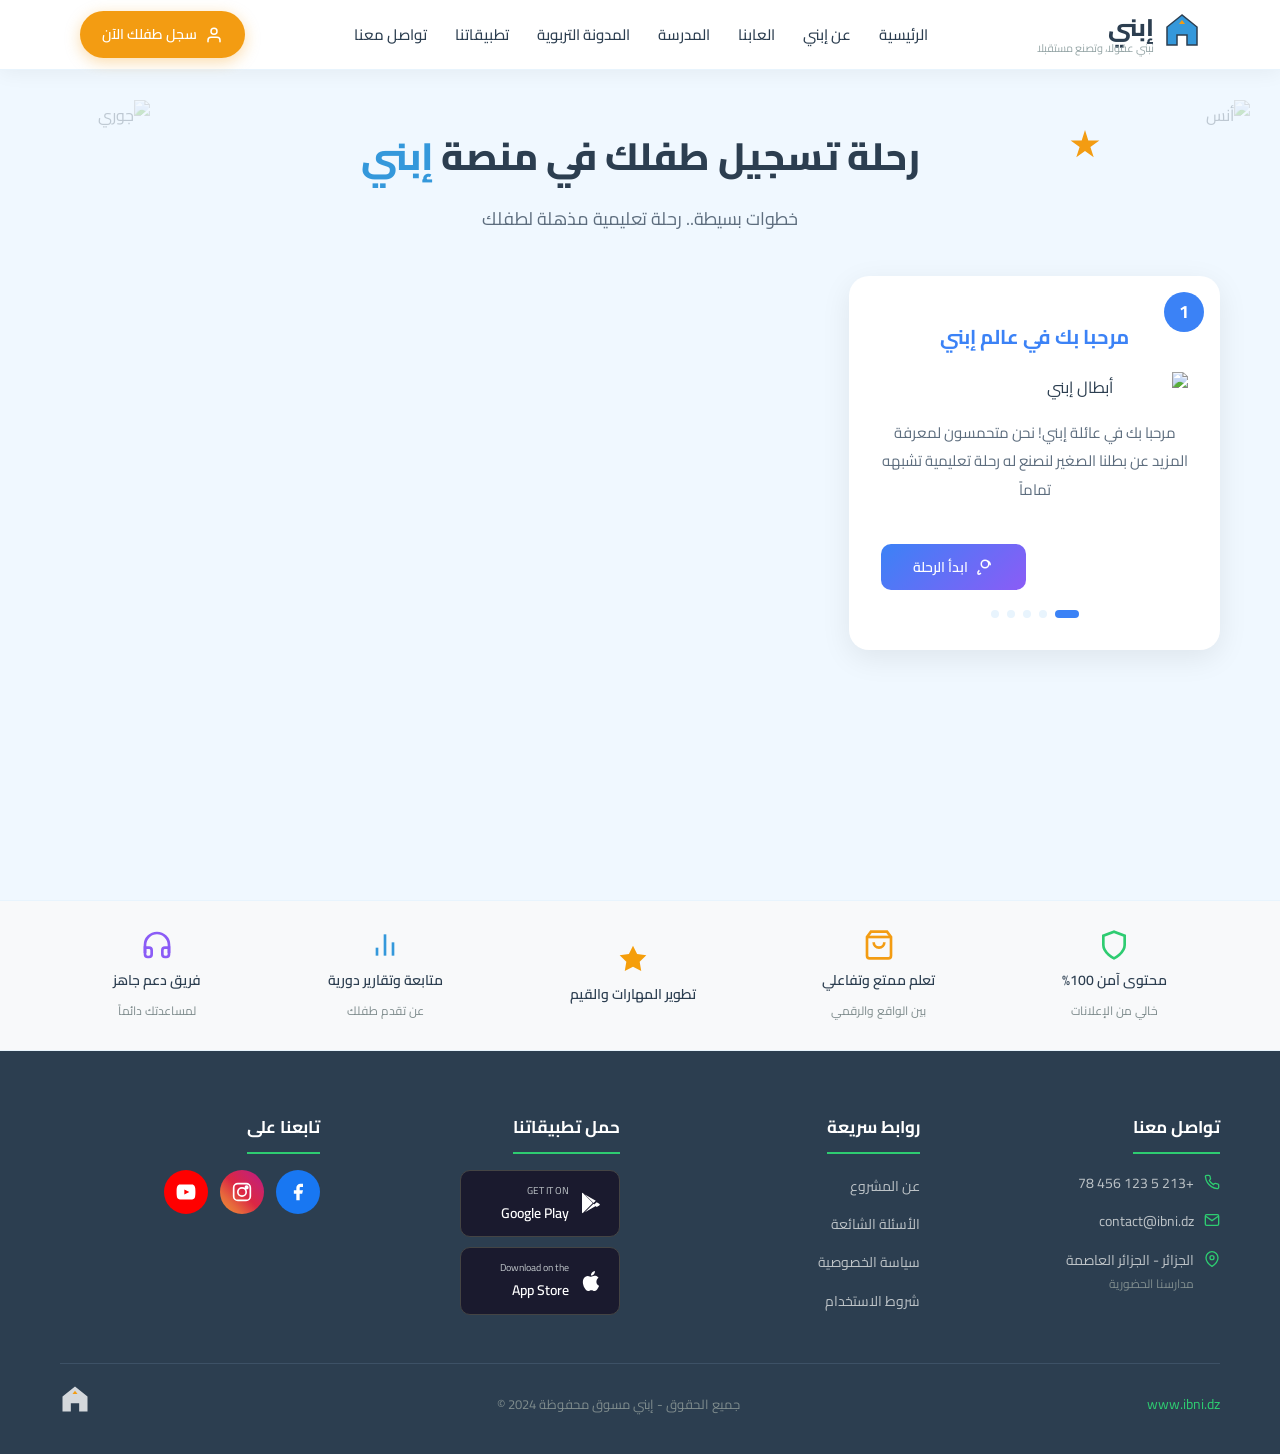
==== register.html @ ed9579e9 "Add files via upload" ====
<!DOCTYPE html>
<html lang="ar" dir="rtl">
<head>
  <meta charset="UTF-8">
  <meta name="viewport" content="width=device-width, initial-scale=1.0">
  <title>إبني - تسجيل طفلك</title>
  <link rel="preconnect" href="https://fonts.googleapis.com">
  <link rel="preconnect" href="https://fonts.gstatic.com" crossorigin>
  <link href="https://fonts.googleapis.com/css2?family=Cairo:wght@400;600;700;800&family=Tajawal:wght@400;500;700&display=swap" rel="stylesheet">
  <link rel="stylesheet" href="https://cdnjs.cloudflare.com/ajax/libs/font-awesome/6.5.1/css/all.min.css">
  <link rel="stylesheet" href="styles.css">
</head>
<body class="register-page">

<!-- ═══════════════ NAVIGATION BAR ═══════════════ -->
<nav class="navbar" id="navbar">
  <div class="nav-container">
    <a href="index.html" class="nav-logo">
      <div class="logo-icon">
        <svg width="36" height="36" viewBox="0 0 36 36" fill="none">
          <path d="M18 3L3 15V33H13V23H23V33H33V15L18 3Z" fill="#3498DB" stroke="#2C3E50" stroke-width="1.5"/>
          <polygon points="18,8 15,12 21,12" fill="#F39C12"/>
        </svg>
      </div>
      <div class="logo-text">
        <span class="logo-name">إبني</span>
        <span class="logo-tagline">نبني عقولا، وتصنع مستقبلا</span>
      </div>
    </a>
    <ul class="nav-links" id="navLinks">
      <li><a href="index.html">الرئيسية</a></li>
      <li><a href="index.html#about">عن إبني</a></li>
      <li><a href="index.html#games">العابنا</a></li>
      <li><a href="index.html#school">المدرسة</a></li>
      <li><a href="index.html#blog">المدونة التربوية</a></li>
      <li><a href="index.html#apps">تطبيقاتنا</a></li>
      <li><a href="index.html#contact">تواصل معنا</a></li>
    </ul>
    <a href="register.html" class="nav-cta active-cta">
      <svg width="18" height="18" viewBox="0 0 24 24" fill="none" stroke="currentColor" stroke-width="2" stroke-linecap="round" stroke-linejoin="round"><path d="M20 21v-2a4 4 0 0 0-4-4H8a4 4 0 0 0-4 4v2"/><circle cx="12" cy="7" r="4"/></svg>
      <span>سجل طفلك الآن</span>
    </a>
    <button class="hamburger" id="hamburger" aria-label="القائمة">
      <svg width="28" height="28" viewBox="0 0 24 24" fill="none" stroke="#2C3E50" stroke-width="2.5" stroke-linecap="round"><line x1="3" y1="6" x2="21" y2="6"/><line x1="3" y1="12" x2="21" y2="12"/><line x1="3" y1="18" x2="21" y2="18"/></svg>
    </button>
  </div>
</nav>

<!-- ═══════════════ REGISTRATION SECTION ═══════════════ -->
<section class="register-section">
  <!-- Decorative characters -->
  <img src="img/anas.png" alt="أنس" class="register-deco register-deco-right" loading="lazy">
  <img src="img/jouri.png" alt="جوري" class="register-deco register-deco-left" loading="lazy">
  <span class="register-star float-animation"></span>

  <div class="container">
    <h1 class="register-title">رحلة تسجيل طفلك في منصة <span class="text-blue">إبني</span></h1>
    <p class="register-subtitle">خطوات بسيطة.. رحلة تعليمية مذهلة لطفلك</p>

    <div class="register-grid" id="registerGrid">

      <!-- ═══ STEP 1 ═══ -->
      <div class="step-card active-step" data-step="1">
        <span class="step-badge" style="background:#3B82F6">1</span>
        <h3 class="step-title" style="color:#3B82F6">مرحبا بك في عالم إبني</h3>
        <div class="step-illustration">
          <img src="img/hero-characters.png" alt="أبطال إبني" loading="lazy" class="float-animation" style="width:200px">
        </div>
        <p class="step-paragraph">مرحبا بك في عائلة إبني! نحن متحمسون لمعرفة المزيد عن بطلنا الصغير لنصنع له رحلة تعليمية تشبهه تماماً</p>
        <div class="step-nav">
          <div></div>
          <button class="btn-next" style="background:linear-gradient(135deg,#3B82F6,#8B5CF6)" data-next="2">
            <svg width="18" height="18" viewBox="0 0 24 24" fill="none" stroke="currentColor" stroke-width="2"><path d="M4.5 16.5c-1.5 1.38-2 2.5-2 3.5 0 2 2.5 2 4 0"/><circle cx="12" cy="8" r="5" fill="none"/><path d="M15 4.1c2.3.8 4 3 4 5.4"/></svg>
            ابدأ الرحلة
          </button>
        </div>
        <div class="progress-dots">
          <span class="dot active-dot" style="background:#3B82F6"></span>
          <span class="dot"></span><span class="dot"></span><span class="dot"></span><span class="dot"></span>
        </div>
      </div>

      <!-- ═══ STEP 2 ═══ -->
      <div class="step-card" data-step="2">
        <span class="step-badge" style="background:#22C55E">2</span>
        <h3 class="step-title" style="color:#22C55E">تعرف على بطلنا</h3>
        <div class="form-group">
          <label>ما اسم بطلنا/بطلتنا الصغير؟</label>
          <div class="input-wrap">
            <svg class="input-icon" width="18" height="18" viewBox="0 0 24 24" fill="none" stroke="#95A5A6" stroke-width="2"><path d="M20 21v-2a4 4 0 0 0-4-4H8a4 4 0 0 0-4 4v2"/><circle cx="12" cy="7" r="4"/></svg>
            <input type="text" id="childName" placeholder="اكتب اسم الطفل" required>
          </div>
        </div>
        <div class="form-group">
          <label>كم شمعة أطفأ في كعكة ميلاده الأخيرة؟</label>
          <span class="sub-label">(اختر عمر الطفل)</span>
          <div class="age-picker" id="agePicker">
            <button type="button" class="age-btn" data-age="5">5</button>
            <button type="button" class="age-btn" data-age="6">6</button>
            <button type="button" class="age-btn" data-age="7">7</button>
            <button type="button" class="age-btn" data-age="8">8</button>
            <button type="button" class="age-btn" data-age="9">9</button>
            <button type="button" class="age-btn" data-age="10">10</button>
          </div>
        </div>
        <div class="step-deco-bottom">
          <img src="img/anas.png" alt="أنس" class="step-deco-char float-animation" loading="lazy" style="width:60px">
          <img src="img/jouri.png" alt="جوري" class="step-deco-char float-animation" loading="lazy" style="width:60px;animation-delay:1s">
        </div>
        <div class="step-nav">
          <button class="btn-prev" data-prev="1">السابق</button>
          <button class="btn-next" style="background:#22C55E" data-next="3">التالي</button>
        </div>
        <div class="progress-dots">
          <span class="dot done-dot"></span>
          <span class="dot active-dot" style="background:#22C55E"></span>
          <span class="dot"></span><span class="dot"></span><span class="dot"></span>
        </div>
      </div>

      <!-- ═══ STEP 3 ═══ -->
      <div class="step-card" data-step="3">
        <span class="step-badge" style="background:#F97316">3</span>
        <h3 class="step-title" style="color:#F97316">اهتمامات بطلنا</h3>
        <p class="step-question">إذا تركت الخيارات لبطلنا كيف يفضل قضاء وقته؟</p>
        <span class="sub-label">(اختر إجابة أو أكثر)</span>
        <div class="selection-grid" id="interestsGrid">
          <div class="selection-card" data-value="blocks">
            <svg width="32" height="32" viewBox="0 0 24 24" fill="none" stroke="#F97316" stroke-width="2"><path d="M12 2l-2 7H3l6 4.5L7 21l5-3.5L17 21l-2-7.5L21 9h-7z"/><rect x="6" y="14" width="4" height="4" rx="1"/><rect x="14" y="14" width="4" height="4" rx="1"/></svg>
            <span>تركيب المكعبات وبناء الأبراج</span>
            <span class="check-badge"><svg width="12" height="12" viewBox="0 0 24 24" fill="none" stroke="white" stroke-width="3"><polyline points="20,6 9,17 4,12"/></svg></span>
          </div>
          <div class="selection-card" data-value="drawing">
            <svg width="32" height="32" viewBox="0 0 24 24" fill="none" stroke="#F97316" stroke-width="2"><path d="M12 19l7-7 3 3-7 7-3-3z"/><path d="M18 13l-1.5-7.5L2 2l3.5 14.5L13 18"/><path d="M2 2l7.586 7.586"/><circle cx="11" cy="11" r="2"/></svg>
            <span>الرسم والتلوين واكتشاف الألوان</span>
            <span class="check-badge"><svg width="12" height="12" viewBox="0 0 24 24" fill="none" stroke="white" stroke-width="3"><polyline points="20,6 9,17 4,12"/></svg></span>
          </div>
          <div class="selection-card" data-value="games">
            <svg width="32" height="32" viewBox="0 0 24 24" fill="none" stroke="#F97316" stroke-width="2"><rect x="2" y="6" width="20" height="12" rx="2"/><line x1="6" y1="12" x2="10" y2="12"/><line x1="8" y1="10" x2="8" y2="14"/><circle cx="15" cy="10" r="1" fill="#F97316"/><circle cx="18" cy="13" r="1" fill="#F97316"/></svg>
            <span>اللعب بالألعاب الرقمية</span>
            <span class="check-badge"><svg width="12" height="12" viewBox="0 0 24 24" fill="none" stroke="white" stroke-width="3"><polyline points="20,6 9,17 4,12"/></svg></span>
          </div>
          <div class="selection-card" data-value="sports">
            <svg width="32" height="32" viewBox="0 0 24 24" fill="none" stroke="#F97316" stroke-width="2"><circle cx="12" cy="5" r="2"/><path d="M4 17l4-5 3 3 5-7 4 4"/></svg>
            <span>الحركة، الجري، الرياضة الحركية</span>
            <span class="check-badge"><svg width="12" height="12" viewBox="0 0 24 24" fill="none" stroke="white" stroke-width="3"><polyline points="20,6 9,17 4,12"/></svg></span>
          </div>
        </div>
        <div class="step-nav">
          <button class="btn-prev" data-prev="2">السابق</button>
          <button class="btn-next" style="background:#F97316" data-next="4">التالي</button>
        </div>
        <div class="progress-dots">
          <span class="dot done-dot"></span><span class="dot done-dot"></span>
          <span class="dot active-dot" style="background:#F97316"></span>
          <span class="dot"></span><span class="dot"></span>
        </div>
      </div>

      <!-- ═══ STEP 4 ═══ -->
      <div class="step-card" data-step="4">
        <span class="step-badge" style="background:#8B5CF6">4</span>
        <h3 class="step-title" style="color:#8B5CF6">القوة الخارقة التي نطمح لها</h3>
        <p class="step-question">ولي أمر حريص، ما هي القوة الخارقة التي تطمع أن يطورها طفلك معنا في إبني؟</p>
        <div class="selection-grid" id="superpowersGrid">
          <div class="selection-card superpower-card" data-value="focus">
            <svg width="32" height="32" viewBox="0 0 24 24" fill="none" stroke="#8B5CF6" stroke-width="2"><path d="M12 2a8 8 0 0 0-8 8c0 3.4 2 6.1 5 7.4V20h6v-2.6c3-1.3 5-4 5-7.4a8 8 0 0 0-8-8z"/><line x1="12" y1="20" x2="12" y2="22"/><line x1="9" y1="22" x2="15" y2="22"/></svg>
            <span>التركيز القوي والذكاء المنطقي</span>
            <span class="check-badge purple"><svg width="12" height="12" viewBox="0 0 24 24" fill="none" stroke="white" stroke-width="3"><polyline points="20,6 9,17 4,12"/></svg></span>
          </div>
          <div class="selection-card superpower-card" data-value="social">
            <svg width="32" height="32" viewBox="0 0 24 24" fill="none" stroke="#8B5CF6" stroke-width="2"><path d="M17 21v-2a4 4 0 0 0-4-4H5a4 4 0 0 0-4 4v2"/><circle cx="9" cy="7" r="4"/><path d="M23 21v-2a4 4 0 0 0-3-3.87"/><path d="M16 3.13a4 4 0 0 1 0 7.75"/></svg>
            <span>المهارات الاجتماعية والعمل الجماعي</span>
            <span class="check-badge purple"><svg width="12" height="12" viewBox="0 0 24 24" fill="none" stroke="white" stroke-width="3"><polyline points="20,6 9,17 4,12"/></svg></span>
          </div>
          <div class="selection-card superpower-card" data-value="tech">
            <svg width="32" height="32" viewBox="0 0 24 24" fill="none" stroke="#8B5CF6" stroke-width="2"><rect x="4" y="4" width="16" height="16" rx="2"/><rect x="9" y="9" width="6" height="6"/><line x1="9" y1="1" x2="9" y2="4"/><line x1="15" y1="1" x2="15" y2="4"/><line x1="9" y1="20" x2="9" y2="23"/><line x1="15" y1="20" x2="15" y2="23"/><line x1="20" y1="9" x2="23" y2="9"/><line x1="20" y1="14" x2="23" y2="14"/><line x1="1" y1="9" x2="4" y2="9"/><line x1="1" y1="14" x2="4" y2="14"/></svg>
            <span>دمج التكنولوجيا بالتعلم الذكي</span>
            <span class="check-badge purple"><svg width="12" height="12" viewBox="0 0 24 24" fill="none" stroke="white" stroke-width="3"><polyline points="20,6 9,17 4,12"/></svg></span>
          </div>
          <div class="selection-card superpower-card" data-value="creativity">
            <svg width="32" height="32" viewBox="0 0 24 24" fill="none" stroke="#8B5CF6" stroke-width="2"><path d="M4.5 16.5c-1.5 1.38-2 2.5-2 3.5 0 2 2.5 2 4 0 1.5-2 .5-3.5 0-4.5"/><path d="M12 2C6.5 2 2 6 2 10c0 1.5.5 2.8 1 4l9 8 9-8c.5-1.2 1-2.5 1-4 0-4-4.5-8-10-8z" fill="none"/><path d="M15 4.1c2.3.8 4 3 4 5.4"/></svg>
            <span>الإبداع والإبتكار والخيال</span>
            <span class="check-badge purple"><svg width="12" height="12" viewBox="0 0 24 24" fill="none" stroke="white" stroke-width="3"><polyline points="20,6 9,17 4,12"/></svg></span>
          </div>
        </div>
        <div class="step-nav">
          <button class="btn-prev" data-prev="3">السابق</button>
          <button class="btn-next" style="background:#8B5CF6" data-next="5">التالي</button>
        </div>
        <div class="progress-dots">
          <span class="dot done-dot"></span><span class="dot done-dot"></span><span class="dot done-dot"></span>
          <span class="dot active-dot" style="background:#8B5CF6"></span>
          <span class="dot"></span>
        </div>
      </div>

      <!-- ═══ STEP 5 ═══ -->
      <div class="step-card" data-step="5">
        <span class="step-badge" style="background:#3B82F6">5</span>
        <h3 class="step-title" style="color:#3B82F6">وسيلة التواصل</h3>
        <p class="step-subtitle-text">لنرسل لك كل جديد ومحتوى مميز لطفلك</p>
        <div class="form-group">
          <label>اسم ولي الأمر</label>
          <div class="input-wrap">
            <svg class="input-icon" width="18" height="18" viewBox="0 0 24 24" fill="none" stroke="#95A5A6" stroke-width="2"><path d="M20 21v-2a4 4 0 0 0-4-4H8a4 4 0 0 0-4 4v2"/><circle cx="12" cy="7" r="4"/></svg>
            <input type="text" id="regParentName" placeholder="اكتب اسمك الكامل" required>
          </div>
        </div>
        <div class="form-group">
          <label>رقم الهاتف</label>
          <div class="input-wrap">
            <svg class="input-icon" width="18" height="18" viewBox="0 0 24 24" fill="none" stroke="#95A5A6" stroke-width="2"><path d="M22 16.92v3a2 2 0 0 1-2.18 2 19.79 19.79 0 0 1-8.63-3.07 19.5 19.5 0 0 1-6-6 19.79 19.79 0 0 1-3.07-8.67A2 2 0 0 1 4.11 2h3a2 2 0 0 1 2 1.72c.13.81.32 1.6.57 2.37a2 2 0 0 1-.45 2.11L8.09 9.91a16 16 0 0 0 6 6l1.27-1.27a2 2 0 0 1 2.11-.45c.77.25 1.56.44 2.37.57A2 2 0 0 1 22 16.92z"/></svg>
            <input type="tel" id="regPhone" placeholder="07 XX XX XX XX" pattern="0[5-7][0-9]{8}" required>
          </div>
        </div>
        <div class="form-group">
          <label>الولاية</label>
          <div class="input-wrap">
            <svg class="input-icon" width="18" height="18" viewBox="0 0 24 24" fill="none" stroke="#95A5A6" stroke-width="2"><path d="M21 10c0 7-9 13-9 13s-9-6-9-13a9 9 0 0 1 18 0z"/><circle cx="12" cy="10" r="3"/></svg>
            <select id="regWilaya" required>
              <option value="">اختر الولاية</option>
              <option value="01">01 - Adrar</option><option value="02">02 - Chlef</option><option value="03">03 - Laghouat</option><option value="04">04 - Oum El Bouaghi</option><option value="05">05 - Batna</option><option value="06">06 - Béjaïa</option><option value="07">07 - Biskra</option><option value="08">08 - Béchar</option><option value="09">09 - Blida</option><option value="10">10 - Bouira</option><option value="11">11 - Tamanrasset</option><option value="12">12 - Tébessa</option><option value="13">13 - Tlemcen</option><option value="14">14 - Tiaret</option><option value="15">15 - Tizi Ouzou</option><option value="16">16 - Algiers</option><option value="17">17 - Djelfa</option><option value="18">18 - Jijel</option><option value="19">19 - Sétif</option><option value="20">20 - Saïda</option><option value="21">21 - Skikda</option><option value="22">22 - Sidi Bel Abbès</option><option value="23">23 - Annaba</option><option value="24">24 - Guelma</option><option value="25">25 - Constantine</option><option value="26">26 - Médéa</option><option value="27">27 - Mostaganem</option><option value="28">28 - M'Sila</option><option value="29">29 - Mascara</option><option value="30">30 - Ouargla</option><option value="31">31 - Oran</option><option value="32">32 - El Bayadh</option><option value="33">33 - Illizi</option><option value="34">34 - Bordj Bou Arréridj</option><option value="35">35 - Boumerdès</option><option value="36">36 - El Tarf</option><option value="37">37 - Tindouf</option><option value="38">38 - Tissemsilt</option><option value="39">39 - El Oued</option><option value="40">40 - Khenchela</option><option value="41">41 - Souk Ahras</option><option value="42">42 - Tipaza</option><option value="43">43 - Mila</option><option value="44">44 - Aïn Defla</option><option value="45">45 - Naâma</option><option value="46">46 - Aïn Témouchent</option><option value="47">47 - Ghardaïa</option><option value="48">48 - Relizane</option><option value="49">49 - Timimoun</option><option value="50">50 - Bordj Badji Mokhtar</option><option value="51">51 - Ouled Djellal</option><option value="52">52 - Béni Abbès</option><option value="53">53 - In Salah</option><option value="54">54 - In Guezzam</option><option value="55">55 - Touggourt</option><option value="56">56 - Djanet</option><option value="57">57 - El M'Ghair</option><option value="58">58 - El Meniaa</option>
            </select>
          </div>
        </div>
        <div class="trust-note">
          <svg width="16" height="16" viewBox="0 0 24 24" fill="none" stroke="#22C55E" stroke-width="2"><path d="M12 22s8-4 8-10V5l-8-3-8 3v7c0 6 8 10 8 10z"/><polyline points="9,12 11,14 15,10"/></svg>
          <span>معلوماتك آمنة 100% ولا نشاركها مع أي جهة</span>
        </div>
        <div class="step-nav">
          <button class="btn-prev" data-prev="4">السابق</button>
          <button class="btn-next" style="background:#3B82F6" data-next="6">التالي</button>
        </div>
        <div class="progress-dots">
          <span class="dot done-dot"></span><span class="dot done-dot"></span><span class="dot done-dot"></span><span class="dot done-dot"></span>
          <span class="dot active-dot" style="background:#3B82F6"></span>
        </div>
      </div>

      <!-- ═══ STEP 6 ═══ -->
      <div class="step-card" data-step="6">
        <span class="step-badge step-badge-star" style="background:#22C55E">
          <svg width="20" height="20" viewBox="0 0 24 24" fill="white"><polygon points="12,2 15.09,8.26 22,9.27 17,14.14 18.18,21.02 12,17.77 5.82,21.02 7,14.14 2,9.27 8.91,8.26"/></svg>
        </span>
        <div class="confetti-container" id="confettiContainer"></div>
        <div class="celebration-image">
          <img src="img/hero-characters.png" alt="أبطال إبني يحتفلون" loading="lazy" style="width:220px">
        </div>
        <div class="success-check">
          <svg width="50" height="50" viewBox="0 0 24 24" fill="none" stroke="#2ECC71" stroke-width="2"><circle cx="12" cy="12" r="10"/><polyline points="9,12 11,14 15,10"/></svg>
        </div>
        <h3 class="step-title success-title">تم بنجاح</h3>
        <div class="success-box">
          <p class="success-line1">تم تجهيز ملف البطل بنجاح</p>
          <p class="success-line2">أرسلنا لك هدية ترحيبية عبر الواتساب تحتوي على نصائح وألعاب تعليمية مجانية.</p>
        </div>
        <a href="index.html" class="btn-home">
          <svg width="18" height="18" viewBox="0 0 24 24" fill="none" stroke="currentColor" stroke-width="2"><path d="M3 9l9-7 9 7v11a2 2 0 0 1-2 2H5a2 2 0 0 1-2-2z"/><polyline points="9,22 9,12 15,12 15,22"/></svg>
          الذهاب للصفحة الرئيسية
        </a>
      </div>
    </div>
  </div>
</section>

<!-- ═══════════════ TRUST BAR ═══════════════ -->
<section class="trust-bar">
  <div class="container">
    <div class="trust-bar-grid">
      <div class="trust-bar-item">
        <svg width="32" height="32" viewBox="0 0 24 24" fill="none" stroke="#2ECC71" stroke-width="2"><path d="M12 22s8-4 8-10V5l-8-3-8 3v7c0 6 8 10 8 10z"/></svg>
        <span class="trust-bar-text">محتوى آمن 100%</span>
        <span class="trust-bar-sub">خالي من الإعلانات</span>
      </div>
      <div class="trust-bar-item">
        <svg width="32" height="32" viewBox="0 0 24 24" fill="none" stroke="#F39C12" stroke-width="2"><path d="M6 2L3 6v14a2 2 0 0 0 2 2h14a2 2 0 0 0 2-2V6l-3-4z"/><line x1="3" y1="6" x2="21" y2="6"/><path d="M16 10a4 4 0 0 1-8 0"/></svg>
        <span class="trust-bar-text">تعلم ممتع وتفاعلي</span>
        <span class="trust-bar-sub">بين الواقع والرقمي</span>
      </div>
      <div class="trust-bar-item">
        <svg width="32" height="32" viewBox="0 0 24 24" fill="#F59E0B"><polygon points="12,2 15.09,8.26 22,9.27 17,14.14 18.18,21.02 12,17.77 5.82,21.02 7,14.14 2,9.27 8.91,8.26"/></svg>
        <span class="trust-bar-text">تطوير المهارات والقيم</span>
      </div>
      <div class="trust-bar-item">
        <svg width="32" height="32" viewBox="0 0 24 24" fill="none" stroke="#3498DB" stroke-width="2"><line x1="18" y1="20" x2="18" y2="10"/><line x1="12" y1="20" x2="12" y2="4"/><line x1="6" y1="20" x2="6" y2="14"/></svg>
        <span class="trust-bar-text">متابعة وتقارير دورية</span>
        <span class="trust-bar-sub">عن تقدم طفلك</span>
      </div>
      <div class="trust-bar-item">
        <svg width="32" height="32" viewBox="0 0 24 24" fill="none" stroke="#8B5CF6" stroke-width="2"><path d="M3 18v-6a9 9 0 0 1 18 0v6"/><path d="M21 19a2 2 0 0 1-2 2h-1a2 2 0 0 1-2-2v-3a2 2 0 0 1 2-2h3zM3 19a2 2 0 0 0 2 2h1a2 2 0 0 0 2-2v-3a2 2 0 0 0-2-2H3z"/></svg>
        <span class="trust-bar-text">فريق دعم جاهز</span>
        <span class="trust-bar-sub">لمساعدتك دائماً</span>
      </div>
    </div>
  </div>
</section>

<!-- ═══════════════ FOOTER ═══════════════ -->
<footer class="site-footer">
  <div class="container">
    <div class="footer-grid">
      <div class="footer-col">
        <h4 class="footer-heading">تواصل معنا</h4>
        <ul class="footer-contact">
          <li><svg width="16" height="16" viewBox="0 0 24 24" fill="none" stroke="#2ECC71" stroke-width="2"><path d="M22 16.92v3a2 2 0 0 1-2.18 2 19.79 19.79 0 0 1-8.63-3.07 19.5 19.5 0 0 1-6-6 19.79 19.79 0 0 1-3.07-8.67A2 2 0 0 1 4.11 2h3a2 2 0 0 1 2 1.72c.13.81.32 1.6.57 2.37a2 2 0 0 1-.45 2.11L8.09 9.91a16 16 0 0 0 6 6l1.27-1.27a2 2 0 0 1 2.11-.45c.77.25 1.56.44 2.37.57A2 2 0 0 1 22 16.92z"/></svg><span>+213 5 123 456 78</span></li>
          <li><svg width="16" height="16" viewBox="0 0 24 24" fill="none" stroke="#2ECC71" stroke-width="2"><path d="M4 4h16c1.1 0 2 .9 2 2v12c0 1.1-.9 2-2 2H4c-1.1 0-2-.9-2-2V6c0-1.1.9-2 2-2z"/><polyline points="22,6 12,13 2,6"/></svg><span>contact@ibni.dz</span></li>
          <li><svg width="16" height="16" viewBox="0 0 24 24" fill="none" stroke="#2ECC71" stroke-width="2"><path d="M21 10c0 7-9 13-9 13s-9-6-9-13a9 9 0 0 1 18 0z"/><circle cx="12" cy="10" r="3"/></svg><div><span>الجزائر - الجزائر العاصمة</span><span class="footer-sub">مدارسنا الحضورية</span></div></li>
        </ul>
      </div>
      <div class="footer-col">
        <h4 class="footer-heading">روابط سريعة</h4>
        <ul class="footer-links"><li><a href="#">عن المشروع</a></li><li><a href="#">الأسئلة الشائعة</a></li><li><a href="#">سياسة الخصوصية</a></li><li><a href="#">شروط الاستخدام</a></li></ul>
      </div>
      <div class="footer-col">
        <h4 class="footer-heading">حمل تطبيقاتنا</h4>
        <div class="store-buttons">
          <a href="#" class="store-btn"><svg width="24" height="24" viewBox="0 0 24 24" fill="#FFFFFF"><path d="M3.609 1.814L13.792 12 3.61 22.186a.996.996 0 0 1-.61-.92V2.734a1 1 0 0 1 .609-.92zm10.89 10.893l2.302 2.302-10.937 6.333 8.635-8.635zm3.199-1.4l2.538 1.472a1 1 0 0 1 0 1.728l-2.538 1.47-2.536-2.534 2.536-2.137zM5.864 3.469L16.8 9.802l-2.302 2.302L5.864 3.47z"/></svg><div><span class="store-small">GET IT ON</span><span class="store-big">Google Play</span></div></a>
          <a href="#" class="store-btn"><svg width="24" height="24" viewBox="0 0 24 24" fill="#FFFFFF"><path d="M18.71 19.5c-.83 1.24-1.71 2.45-3.05 2.47-1.34.03-1.77-.79-3.29-.79-1.53 0-2 .77-3.27.82-1.31.05-2.3-1.32-3.14-2.53C4.25 17 2.94 12.45 4.7 9.39c.87-1.52 2.43-2.48 4.12-2.51 1.28-.02 2.5.87 3.29.87.78 0 2.26-1.07 3.8-.91.65.03 2.47.26 3.64 1.98-.09.06-2.17 1.28-2.15 3.81.03 3.02 2.65 4.03 2.68 4.04-.03.07-.42 1.44-1.38 2.83M13 3.5c.73-.83 1.94-1.46 2.94-1.5.13 1.17-.34 2.35-1.04 3.19-.69.85-1.83 1.51-2.95 1.42-.15-1.15.41-2.35 1.05-3.11z"/></svg><div><span class="store-small">Download on the</span><span class="store-big">App Store</span></div></a>
        </div>
      </div>
      <div class="footer-col">
        <h4 class="footer-heading">تابعنا على</h4>
        <div class="social-icons">
          <a href="#" class="social-circle social-fb" aria-label="فيسبوك"><svg width="20" height="20" viewBox="0 0 24 24" fill="#FFFFFF"><path d="M18 2h-3a5 5 0 0 0-5 5v3H7v4h3v8h4v-8h3l1-4h-4V7a1 1 0 0 1 1-1h3z"/></svg></a>
          <a href="#" class="social-circle social-ig" aria-label="انستغرام"><svg width="20" height="20" viewBox="0 0 24 24" fill="none" stroke="#FFFFFF" stroke-width="2"><rect x="2" y="2" width="20" height="20" rx="5"/><circle cx="12" cy="12" r="5"/><circle cx="17.5" cy="6.5" r="1.5" fill="#FFFFFF"/></svg></a>
          <a href="#" class="social-circle social-yt" aria-label="يوتيوب"><svg width="20" height="20" viewBox="0 0 24 24" fill="#FFFFFF"><path d="M23 7s-.3-2-1.2-2.9C20.7 3 19.5 3 19 3H5c-.5 0-1.7 0-2.8 1.1C1.3 5 1 7 1 7s-.3 2-.3 4v2c0 2 .3 4 .3 4s.3 2 1.2 2.9C3.3 21 4.5 21 5 21h14c.5 0 1.7 0 2.8-1.1.9-.9 1.2-2.9 1.2-2.9s.3-2 .3-4v-2c0-2-.3-4-.3-4zM10 15V9l6 3-6 3z"/></svg></a>
        </div>
      </div>
    </div>
    <div class="footer-bottom">
      <span class="footer-url">www.ibni.dz</span>
      <span class="footer-copy">جميع الحقوق - إبني مسوق محفوظة 2024 &copy;</span>
      <div class="footer-logo-small"><svg width="30" height="30" viewBox="0 0 36 36" fill="none"><path d="M18 3L3 15V33H13V23H23V33H33V15L18 3Z" fill="#FFFFFF" opacity="0.8"/><polygon points="18,8 15,12 21,12" fill="#F39C12"/></svg></div>
    </div>
  </div>
</footer>

<script src="script.js"></script>
</body>
</html>
---- styles.css ----
/* ═══════════════════════════════════════
   IBNI DESIGN SYSTEM — styles.css
   ═══════════════════════════════════════ */

/* ── RESET & BASE ─────────────────────── */
*, *::before, *::after { margin: 0; padding: 0; box-sizing: border-box; }
html { scroll-behavior: smooth; }
body {
  font-family: 'Cairo', 'Tajawal', sans-serif;
  background: #F0F8FF;
  color: #2C3E50;
  line-height: 1.9;
  font-size: 16px;
  overflow-x: hidden;
}
img { max-width: 100%; height: auto; display: block; }
a { text-decoration: none; color: inherit; }
ul { list-style: none; }
button { cursor: pointer; border: none; background: none; font-family: inherit; }
input, select, textarea { font-family: inherit; }
.container { max-width: 1200px; margin: 0 auto; padding: 0 20px; }

/* ── NAVBAR ───────────────────────────── */
.navbar {
  position: fixed; top: 0; width: 100%; z-index: 1000;
  background: #FFFFFF;
  border-bottom: 1px solid #E8F4FD;
  box-shadow: 0 2px 20px rgba(0,0,0,0.06);
  height: 70px;
  transition: all 0.3s ease;
}
.navbar.scrolled {
  box-shadow: 0 4px 30px rgba(0,0,0,0.12);
  height: 62px;
}
.nav-container {
  max-width: 1200px; margin: 0 auto;
  display: flex; align-items: center; justify-content: space-between;
  height: 100%; padding: 0 40px;
}
.nav-logo { display: flex; align-items: center; gap: 10px; }
.logo-icon { flex-shrink: 0; }
.logo-text { display: flex; flex-direction: column; }
.logo-name { font-size: 24px; font-weight: 800; color: #2C3E50; line-height: 1.2; }
.logo-tagline { font-size: 11px; color: #95A5A6; line-height: 1.2; }
.nav-links {
  display: flex; align-items: center; gap: 28px;
}
.nav-links a {
  font-size: 15px; font-weight: 500; color: #2C3E50;
  transition: all 0.3s ease;
  padding-bottom: 4px;
  border-bottom: 2px solid transparent;
}
.nav-links a:hover { color: #2ECC71; }
.nav-links a.active {
  color: #3498DB;
  border-bottom: 2px solid #3498DB;
}
.nav-cta {
  display: flex; align-items: center; gap: 8px;
  background: #F39C12; color: #FFFFFF;
  padding: 10px 22px; border-radius: 25px;
  font-weight: 600; font-size: 14px;
  transition: all 0.3s ease;
  box-shadow: 0 4px 15px rgba(243,156,18,0.35);
  white-space: nowrap;
}
.nav-cta:hover { background: #E67E22; transform: scale(1.03); }
.hamburger { display: none; padding: 8px; }

/* ── HERO ─────────────────────────────── */
.hero {
  background: linear-gradient(135deg, #F0F8FF 0%, #FFFFFF 100%);
  min-height: 100vh;
  padding-top: 100px;
  position: relative;
  overflow: hidden;
}
.hero-grid {
  display: grid; grid-template-columns: 55% 45%;
  align-items: center; gap: 40px;
  min-height: calc(100vh - 100px);
}
.hero-text h1 {
  margin-bottom: 20px;
}
.hero-line {
  display: block;
  font-size: 42px; font-weight: 800; color: #2C3E50;
  line-height: 1.4;
}
.hero-highlight { color: #F39C12; }
.hero-subtitle {
  font-size: 18px; color: #5D6D7E; line-height: 1.9;
  margin-bottom: 35px;
}
.hero-buttons {
  display: flex; gap: 16px; flex-wrap: wrap;
  margin-bottom: 30px;
}
.btn { display: inline-flex; align-items: center; gap: 10px; transition: all 0.3s ease; }
.btn:active { transform: scale(0.97); }
.btn-primary-cta {
  background: #F39C12; color: #FFFFFF;
  padding: 16px 32px; border-radius: 14px;
  font-size: 18px; font-weight: 700;
  box-shadow: 0 6px 20px rgba(243,156,18,0.4);
}
.btn-primary-cta:hover { background: #E67E22; transform: translateY(-2px); }
.btn-main-text { display: block; font-size: 18px; font-weight: 700; }
.btn-sub-text { display: block; font-size: 12px; font-weight: 400; opacity: 0.9; }
.btn-secondary-cta {
  background: transparent; color: #3498DB;
  padding: 14px 28px; border-radius: 14px;
  border: 2px solid #3498DB;
  font-size: 16px; font-weight: 600;
}
.btn-secondary-cta:hover { background: #3498DB; color: #FFFFFF; }
.trust-badges {
  display: flex; gap: 20px; flex-wrap: wrap;
}
.trust-badge {
  display: flex; align-items: center; gap: 6px;
  font-size: 14px; color: #5D6D7E;
}
.hero-image {
  position: relative; display: flex; justify-content: center; align-items: center;
}
.hero-image img {
  width: 100%; max-width: 560px;
  filter: drop-shadow(0 20px 40px rgba(0,0,0,0.12));
  animation: float 4s ease-in-out infinite;
}

/* Floating dots */
.floating-dot {
  position: absolute; border-radius: 50%; pointer-events: none;
}
.dot-1 { width: 14px; height: 14px; background: #F39C12; top: 10%; right: 10%; animation: float 3s ease-in-out infinite; }
.dot-2 { width: 10px; height: 10px; background: #2ECC71; bottom: 20%; left: 5%; animation: float 5s ease-in-out infinite 1s; }
.dot-3 { width: 12px; height: 12px; background: #3498DB; top: 30%; left: 15%; animation: float 6s ease-in-out infinite 2s; }

/* Decorative circles */
.hero-decorations { position: absolute; width: 100%; height: 100%; top: 0; left: 0; pointer-events: none; overflow: hidden; }
.deco-circle {
  position: absolute; border-radius: 50%; opacity: 0.15;
}
.deco-1 { width: 12px; height: 12px; background: #F39C12; top: 15%; left: 8%; animation: float 5s ease-in-out infinite; }
.deco-2 { width: 10px; height: 10px; background: #2ECC71; top: 25%; right: 12%; animation: float 4s ease-in-out infinite 0.5s; }
.deco-3 { width: 8px; height: 8px; background: #3498DB; top: 60%; left: 15%; animation: float 6s ease-in-out infinite 1s; }
.deco-4 { width: 14px; height: 14px; background: #8B5CF6; top: 70%; right: 20%; animation: float 5s ease-in-out infinite 1.5s; }
.deco-5 { width: 10px; height: 10px; background: #F39C12; bottom: 20%; left: 25%; animation: float 4s ease-in-out infinite 2s; }
.deco-6 { width: 8px; height: 8px; background: #2ECC71; top: 40%; right: 35%; animation: float 3s ease-in-out infinite 0.8s; }
.deco-7 { width: 12px; height: 12px; background: #3498DB; bottom: 30%; right: 8%; animation: float 5s ease-in-out infinite 1.2s; }
.deco-8 { width: 10px; height: 10px; background: #E74C3C; top: 50%; left: 40%; animation: float 6s ease-in-out infinite 2.5s; }

/* Wave dividers */
.wave-divider { position: relative; width: 100%; line-height: 0; margin-top: -2px; }
.wave-divider svg { width: 100%; height: 80px; }

/* ── SECTION HEADERS ──────────────────── */
.section-header {
  text-align: center; margin-bottom: 50px;
  display: flex; align-items: center; justify-content: center;
  gap: 12px; flex-wrap: wrap;
}
.section-header h2 {
  font-size: 32px; font-weight: 700; color: #2C3E50;
}
.section-icon { flex-shrink: 0; }
.section-underline {
  width: 60px; height: 3px; background: #2ECC71;
  margin: 10px auto 0; border-radius: 2px;
  display: block; flex-basis: 100%;
}

/* ── CHARACTERS SECTION ───────────────── */
.characters-section {
  background: #FFFFFF; padding: 80px 40px;
}
.characters-grid {
  display: flex; gap: 24px; justify-content: center; flex-wrap: wrap;
}
.character-card {
  background: #FFFFFF; border-radius: 20px; padding: 28px;
  box-shadow: 0 8px 30px rgba(0,0,0,0.08);
  text-align: center; flex: 1; min-width: 260px; max-width: 340px;
  transition: all 0.3s ease;
  border: 1px solid #E8F4FD;
}
.character-card:hover {
  transform: translateY(-6px);
  box-shadow: 0 16px 48px rgba(0,0,0,0.12);
}
.character-img-wrap { margin-bottom: 16px; }
.character-img { width: 160px; margin: 0 auto; }
.character-name { font-size: 22px; font-weight: 700; color: #2C3E50; margin-bottom: 4px; }
.character-desc { font-size: 14px; color: #7F8C8D; margin-bottom: 16px; }
.character-actions { display: flex; justify-content: space-between; align-items: center; }
.btn-discover {
  background: #2ECC71; color: #FFFFFF;
  padding: 8px 18px; border-radius: 20px;
  font-size: 13px; font-weight: 600;
  transition: all 0.3s ease;
}
.btn-discover:hover { background: #27AE60; transform: scale(1.03); }
.btn-audio {
  background: #F0F8FF; padding: 8px; border-radius: 50%;
  display: flex; align-items: center; justify-content: center;
  transition: all 0.3s ease;
}
.btn-audio:hover { background: #E8F4FD; }

/* ── PILLARS SECTION ──────────────────── */
.pillars-section {
  background: #F8FBFF; padding: 80px 40px;
}
.pillars-grid {
  display: grid; grid-template-columns: repeat(4, 1fr); gap: 20px;
}
.pillar-card {
  background: #FFFFFF; border-radius: 20px; padding: 28px;
  box-shadow: 0 8px 30px rgba(0,0,0,0.08);
  display: flex; flex-direction: column;
  transition: all 0.3s ease;
  border: 1px solid #E8F4FD;
}
.pillar-card:hover {
  transform: translateY(-6px);
  box-shadow: 0 16px 48px rgba(0,0,0,0.14);
}
.pillar-icon-wrap {
  width: 50px; height: 50px; border-radius: 50%;
  display: flex; align-items: center; justify-content: center;
  margin-bottom: 16px;
}
.pillar-image-wrap {
  border-radius: 12px; overflow: hidden; margin-bottom: 16px;
  height: 140px;
}
.pillar-image-wrap img { width: 100%; height: 100%; object-fit: cover; }
.pillar-title { font-size: 20px; font-weight: 700; margin-bottom: 10px; }
.pillar-body { font-size: 15px; color: #5D6D7E; line-height: 1.8; margin-bottom: 16px; flex: 1; }
.pillar-link {
  display: inline-flex; align-items: center; gap: 6px;
  color: #3498DB; font-weight: 600; font-size: 14px;
  transition: all 0.3s ease; margin-top: auto;
}
.pillar-link:hover { color: #2ECC71; }

/* ── COMPARISON SECTION ───────────────── */
.comparison-section { background: #FFFFFF; padding: 80px 40px; }
.comparison-grid {
  display: grid; grid-template-columns: 1fr auto 1fr;
  gap: 30px; align-items: start;
}
.comparison-col {
  background: #FFFFFF; border-radius: 20px; padding: 28px;
  box-shadow: 0 8px 30px rgba(0,0,0,0.08);
  border: 1px solid #E8F4FD;
}
.comparison-header {
  padding: 12px 24px; border-radius: 12px;
  font-size: 18px; font-weight: 700; color: #FFFFFF;
  text-align: center; margin-bottom: 16px;
}
.comparison-header-green { background: #2ECC71; }
.comparison-header-gray { background: #95A5A6; }
.comparison-img-wrap { text-align: center; margin-bottom: 16px; }
.comparison-img-wrap img { width: 140px; margin: 0 auto; }
.grayscale-img { filter: grayscale(60%); }
.comparison-list li {
  display: flex; align-items: center; gap: 10px;
  padding: 10px 0;
  border-bottom: 1px dashed #E8F4FD;
  font-size: 15px; color: #2C3E50;
}
.comparison-list li:last-child { border-bottom: none; }
.comparison-center {
  display: flex; align-items: center; justify-content: center;
  padding-top: 80px;
}
.comparison-logo { display: flex; }

/* ── CTA SECTION ──────────────────────── */
.cta-section { padding: 80px 40px; }
.cta-wrapper {
  background: linear-gradient(135deg, #EBF5FB 0%, #E8F8F5 100%);
  border-radius: 30px; padding: 60px 40px;
  text-align: center;
}
.cta-title { font-size: 32px; font-weight: 700; color: #2C3E50; margin-bottom: 10px; }
.cta-subtitle { font-size: 18px; color: #5D6D7E; margin-bottom: 40px; }
.cta-grid {
  display: grid; grid-template-columns: 200px 1fr 200px;
  gap: 30px; align-items: start;
}
.cta-badge {
  display: flex; flex-direction: column; align-items: center; gap: 8px;
  padding: 20px; text-align: center;
}
.cta-badge-title { font-size: 16px; font-weight: 700; color: #2C3E50; }
.cta-badge-sub { font-size: 14px; color: #7F8C8D; }
.cta-form {
  background: #FFFFFF; padding: 36px; border-radius: 20px;
  box-shadow: 0 8px 30px rgba(0,0,0,0.08);
  text-align: right;
}

/* ── FORM ELEMENTS ────────────────────── */
.form-group { margin-bottom: 16px; }
.form-group label {
  display: block; font-size: 15px; font-weight: 600;
  color: #2C3E50; margin-bottom: 6px;
}
.input-wrap {
  position: relative;
}
.input-icon {
  position: absolute; right: 14px; top: 50%; transform: translateY(-50%);
  pointer-events: none;
}
.input-wrap input,
.input-wrap select {
  width: 100%; height: 52px;
  border: 1.5px solid #E8F4FD; border-radius: 10px;
  padding: 0 44px 0 16px;
  font-size: 15px; font-family: 'Cairo', sans-serif;
  color: #2C3E50; background: #FFFFFF;
  transition: all 0.3s ease;
  appearance: none; -webkit-appearance: none;
}
.input-wrap input:focus,
.input-wrap select:focus {
  outline: none;
  border-color: #2ECC71;
  box-shadow: 0 0 0 3px rgba(46,204,113,0.15);
}
.input-wrap input::placeholder { color: #95A5A6; }
.input-wrap input.error,
.input-wrap select.error {
  border-color: #E74C3C;
  animation: shake 0.4s ease;
}
.btn-submit {
  width: 100%; height: 54px;
  background: #F39C12; color: #FFFFFF;
  font-size: 18px; font-weight: 700;
  border: none; border-radius: 12px;
  cursor: pointer;
  box-shadow: 0 6px 20px rgba(243,156,18,0.4);
  transition: all 0.3s ease;
  margin-top: 8px;
}
.btn-submit:hover { background: #E67E22; transform: translateY(-2px); }
.btn-submit:active { transform: scale(0.97); }

/* ── TRUST BAR ────────────────────────── */
.trust-bar {
  background: #F8F9FA; padding: 28px 40px;
  border-top: 1px solid #E8F4FD;
  border-bottom: 1px solid #E8F4FD;
}
.trust-bar-grid {
  display: flex; justify-content: space-around; align-items: center;
  flex-wrap: wrap; gap: 20px;
}
.trust-bar-item {
  display: flex; flex-direction: column; align-items: center; gap: 6px;
  text-align: center;
}
.trust-bar-text { font-size: 14px; font-weight: 600; color: #2C3E50; }
.trust-bar-sub { font-size: 12px; color: #7F8C8D; }

/* ── FOOTER ───────────────────────────── */
.site-footer {
  background: #2C3E50; color: #ECF0F1;
  padding: 60px 40px 30px;
}
.footer-grid {
  display: grid; grid-template-columns: repeat(4, 1fr);
  gap: 40px;
}
.footer-heading {
  font-size: 17px; font-weight: 700; color: #FFFFFF;
  padding-bottom: 8px;
  border-bottom: 2px solid #2ECC71;
  margin-bottom: 16px; display: inline-block;
}
.footer-contact li {
  display: flex; align-items: flex-start; gap: 10px;
  font-size: 14px; color: #BDC3C7;
  margin-bottom: 12px;
}
.footer-contact li svg { flex-shrink: 0; margin-top: 4px; }
.footer-sub { display: block; font-size: 12px; color: #7F8C8D; }
.footer-links li { margin-bottom: 8px; }
.footer-links a {
  font-size: 14px; color: #BDC3C7;
  transition: all 0.2s ease;
}
.footer-links a:hover { color: #2ECC71; padding-right: 5px; }
.store-buttons { display: flex; flex-direction: column; gap: 10px; }
.store-btn {
  display: flex; align-items: center; gap: 10px;
  background: #1A1A2E; border: 1px solid #444;
  border-radius: 10px; padding: 10px 16px;
  width: 160px; transition: all 0.3s ease;
}
.store-btn:hover { border-color: #2ECC71; }
.store-small { display: block; font-size: 10px; color: #BDC3C7; }
.store-big { display: block; font-size: 14px; font-weight: 600; color: #FFFFFF; }
.social-icons { display: flex; gap: 12px; }
.social-circle {
  width: 44px; height: 44px; border-radius: 50%;
  display: flex; align-items: center; justify-content: center;
  transition: all 0.2s ease;
}
.social-circle:hover { transform: scale(1.15) rotate(5deg); filter: brightness(1.15); }
.social-fb { background: #1877F2; }
.social-ig { background: linear-gradient(45deg, #f09433, #e6683c, #dc2743, #cc2366, #bc1888); }
.social-yt { background: #FF0000; }
.footer-bottom {
  border-top: 1px solid #3D5166;
  padding-top: 20px; margin-top: 40px;
  display: flex; justify-content: space-between; align-items: center;
}
.footer-url { color: #2ECC71; font-size: 14px; }
.footer-copy { color: #7F8C8D; font-size: 13px; }

/* ═══════════════════════════════════════
   REGISTRATION PAGE
   ═══════════════════════════════════════ */
.register-page { background: #F0F8FF; }
.register-section {
  padding: 120px 20px 60px;
  position: relative; min-height: 100vh;
}
.register-deco {
  position: absolute; width: 120px; opacity: 0.25;
  pointer-events: none; z-index: 0;
}
.register-deco-right { top: 100px; right: 30px; }
.register-deco-left { top: 100px; left: 30px; }
.register-star {
  position: absolute; top: 130px; right: 180px;
  width: 30px; height: 30px; pointer-events: none;
  background: #F39C12; clip-path: polygon(50% 0%,61% 35%,98% 35%,68% 57%,79% 91%,50% 70%,21% 91%,32% 57%,2% 35%,39% 35%);
}
.register-title {
  font-size: 38px; font-weight: 800; color: #2C3E50;
  text-align: center; margin-bottom: 10px;
}
.text-blue { color: #3498DB; }
.register-subtitle {
  font-size: 18px; color: #5D6D7E; text-align: center;
  margin-bottom: 40px;
}
.register-grid {
  display: grid; grid-template-columns: repeat(3, 1fr);
  gap: 24px; max-width: 1200px; margin: 0 auto;
}
.step-card {
  background: #FFFFFF; border-radius: 20px; padding: 32px;
  box-shadow: 0 8px 30px rgba(0,0,0,0.08);
  position: relative; display: none;
  flex-direction: column; overflow: hidden;
}
.step-card.active-step { display: flex; }
.step-badge {
  position: absolute; top: 16px; right: 16px;
  width: 40px; height: 40px; border-radius: 50%;
  display: flex; align-items: center; justify-content: center;
  color: #FFFFFF; font-size: 18px; font-weight: 700;
}
.step-badge-star { padding: 8px; }
.step-title {
  font-size: 20px; font-weight: 700;
  text-align: center; margin-bottom: 16px; margin-top: 10px;
}
.step-illustration { text-align: center; margin-bottom: 16px; }
.step-paragraph {
  font-size: 15px; color: #5D6D7E; text-align: center;
  line-height: 1.9; margin-bottom: 20px;
}
.step-question {
  font-size: 14px; color: #5D6D7E; margin-bottom: 8px;
  line-height: 1.8;
}
.sub-label {
  display: block; font-size: 13px; color: #95A5A6; margin-bottom: 16px;
}
.step-subtitle-text {
  font-size: 14px; color: #5D6D7E; margin-bottom: 20px; text-align: center;
}

/* Age picker */
.age-picker {
  display: flex; gap: 10px; justify-content: center; flex-wrap: wrap;
  margin-bottom: 16px;
}
.age-btn {
  width: 48px; height: 48px; border-radius: 50%;
  border: 2px solid #E8F4FD; background: #FFFFFF;
  font-size: 16px; font-weight: 600; color: #5D6D7E;
  transition: all 0.2s ease; cursor: pointer;
}
.age-btn.selected {
  background: #22C55E; color: #FFFFFF;
  border-color: #22C55E; transform: scale(1.1);
  box-shadow: 0 4px 12px rgba(34,197,94,0.35);
}

/* Selection cards */
.selection-grid {
  display: grid; grid-template-columns: 1fr 1fr; gap: 12px;
  margin-bottom: 16px;
}
.selection-card {
  padding: 16px 12px; border: 2px solid #E8F4FD;
  border-radius: 14px; background: #FFFFFF;
  text-align: center; cursor: pointer;
  transition: all 0.2s ease; position: relative;
}
.selection-card svg { margin-bottom: 8px; }
.selection-card span:not(.check-badge) { display: block; font-size: 13px; font-weight: 600; }
.check-badge {
  position: absolute; top: -6px; right: -6px;
  width: 20px; height: 20px; border-radius: 50%;
  background: #F97316; display: none;
  align-items: center; justify-content: center;
}
.check-badge.purple { background: #8B5CF6; }
.selection-card.selected .check-badge { display: flex; }
.selection-card.selected {
  border-color: #F97316; background: #FFF7ED;
  transform: scale(1.02);
}
.selection-card:hover:not(.selected) {
  border-color: rgba(249,115,22,0.5); background: #FFFAF5;
}
.superpower-card.selected {
  border-color: #8B5CF6; background: #FAF5FF;
}
.superpower-card:hover:not(.selected) {
  border-color: rgba(139,92,246,0.5); background: #FDFAFF;
}

/* Step navigation */
.step-nav {
  display: flex; justify-content: space-between; align-items: center;
  margin-top: 20px; gap: 12px;
}
.btn-prev {
  background: #FFFFFF; border: 1.5px solid #E8F4FD;
  color: #5D6D7E; padding: 10px 24px; border-radius: 10px;
  font-size: 14px; font-weight: 500;
  transition: all 0.3s ease;
}
.btn-prev:hover { border-color: #BDC3C7; }
.btn-next {
  color: #FFFFFF; padding: 10px 32px; border-radius: 10px;
  font-size: 14px; font-weight: 600;
  transition: all 0.3s ease;
  display: flex; align-items: center; gap: 8px;
}
.btn-next:hover { transform: scale(1.03); filter: brightness(1.1); }

/* Progress dots */
.progress-dots {
  display: flex; justify-content: center; gap: 8px;
  margin-top: 20px;
}
.dot {
  width: 8px; height: 8px; border-radius: 50%;
  background: #E8F4FD; transition: all 0.3s ease;
}
.active-dot { width: 24px; border-radius: 4px; }
.done-dot { background: #BDC3C7; }

/* Step decorative bottom */
.step-deco-bottom {
  display: flex; justify-content: center; gap: 20px;
  margin: 16px 0;
}
.step-deco-char { opacity: 0.5; }

/* Step 6 - Success */
.confetti-container {
  position: absolute; top: 0; left: 0; width: 100%; height: 100%;
  pointer-events: none; overflow: hidden;
}
.confetti-piece {
  position: absolute; top: -20px; opacity: 0;
  animation: confettiFall 3s ease-in forwards;
}
.celebration-image { text-align: center; margin-bottom: 16px; }
.success-check { text-align: center; margin-bottom: 8px; }
.success-title { color: #22C55E !important; font-size: 24px !important; font-weight: 800 !important; }
.success-box {
  background: #F0FFF4; border: 1px solid #22C55E;
  border-radius: 14px; padding: 16px 20px;
  margin-bottom: 20px;
}
.success-line1 { font-size: 16px; font-weight: 700; color: #2C3E50; margin-bottom: 4px; }
.success-line2 { font-size: 14px; color: #5D6D7E; line-height: 1.8; }
.btn-home {
  display: flex; align-items: center; justify-content: center; gap: 8px;
  width: 100%; height: 52px;
  background: #22C55E; color: #FFFFFF;
  font-size: 16px; font-weight: 700;
  border-radius: 12px; margin-top: 20px;
  transition: all 0.3s ease;
}
.btn-home:hover { background: #16A34A; transform: translateY(-2px); }

/* Trust note */
.trust-note {
  display: flex; align-items: center; justify-content: center; gap: 6px;
  font-size: 13px; color: #22C55E;
  margin-top: 12px;
}

/* ═══════════════════════════════════════
   ANIMATIONS
   ═══════════════════════════════════════ */
@keyframes float {
  0%, 100% { transform: translateY(0px); }
  50% { transform: translateY(-12px); }
}
.float-animation { animation: float 4s ease-in-out infinite; }

@keyframes fadeInRight {
  from { opacity: 0; transform: translateX(30px); }
  to { opacity: 1; transform: translateX(0); }
}
@keyframes fadeInLeft {
  from { opacity: 0; transform: translateX(-30px); }
  to { opacity: 1; transform: translateX(0); }
}
@keyframes fadeInUp {
  from { opacity: 0; transform: translateY(20px); }
  to { opacity: 1; transform: translateY(0); }
}
.animate-fadeInRight { animation: fadeInRight 0.8s ease both; }
.animate-fadeInLeft { animation: fadeInLeft 0.8s ease 0.2s both; }
.animate-fadeInUp { animation: fadeInUp 0.6s ease both; }
.delay-1 { animation-delay: 0.4s; }
.delay-2 { animation-delay: 0.6s; }

@keyframes pulse {
  0%, 100% { transform: scale(1); }
  50% { transform: scale(1.05); }
}
.pulse-animation { animation: pulse 3s ease-in-out infinite; }

@keyframes confettiFall {
  0% { transform: translateY(-20px) rotate(0deg); opacity: 1; }
  100% { transform: translateY(380px) rotate(720deg); opacity: 0; }
}

@keyframes shake {
  0%, 100% { transform: translateX(0); }
  20% { transform: translateX(-6px); }
  40% { transform: translateX(6px); }
  60% { transform: translateX(-4px); }
  80% { transform: translateX(4px); }
}

/* Scroll reveal */
.reveal {
  opacity: 0; transform: translateY(30px);
  transition: opacity 0.6s ease, transform 0.6s ease;
}
.reveal.revealed { opacity: 1; transform: translateY(0); }

/* ═══════════════════════════════════════
   RESPONSIVE
   ═══════════════════════════════════════ */

/* Laptop */
@media (max-width: 1200px) {
  .hero-line { font-size: 36px; }
  .pillars-grid { grid-template-columns: repeat(4, 1fr); gap: 16px; }
  .pillar-card { padding: 22px; }
  .register-grid { grid-template-columns: repeat(3, 1fr); gap: 20px; }
  .nav-container { padding: 0 20px; }
  .nav-links { gap: 18px; }
}

/* Tablet */
@media (max-width: 1024px) {
  .hero-grid { grid-template-columns: 1fr 1fr; }
  .hero-line { font-size: 32px; }
  .hero-image img { max-width: 400px; }
  .pillars-grid { grid-template-columns: repeat(2, 1fr); }
  .register-grid { grid-template-columns: repeat(2, 1fr); }
  .footer-grid { grid-template-columns: repeat(2, 1fr); gap: 30px; }
  .cta-grid { grid-template-columns: 1fr; }
  .cta-badge { display: none; }
  .comparison-grid { grid-template-columns: 1fr auto 1fr; gap: 16px; }
}

/* Mobile */
@media (max-width: 768px) {
  .nav-links { 
    display: none; flex-direction: column;
    position: absolute; top: 100%; left: 0; right: 0;
    background: #FFFFFF; padding: 20px;
    box-shadow: 0 8px 30px rgba(0,0,0,0.1);
    gap: 16px; z-index: 999;
  }
  .nav-links.open { display: flex; }
  .hamburger { display: block; }
  .nav-cta { padding: 8px 16px; font-size: 12px; }

  .hero { padding-top: 80px; }
  .hero-grid { grid-template-columns: 1fr; text-align: center; }
  .hero-image { order: -1; }
  .hero-image img { max-width: 300px; margin: 0 auto; }
  .hero-line { font-size: 28px; }
  .hero-subtitle { font-size: 16px; }
  .hero-buttons { flex-direction: column; align-items: stretch; }
  .btn-primary-cta, .btn-secondary-cta { width: 100%; justify-content: center; }
  .trust-badges { justify-content: center; }
  .trust-badge { font-size: 12px; }

  .characters-section { padding: 60px 20px; }
  .characters-grid { flex-direction: column; align-items: center; }
  .character-card { max-width: 100%; }

  .pillars-section { padding: 60px 20px; }
  .pillars-grid { grid-template-columns: 1fr 1fr; }

  .comparison-grid {
    grid-template-columns: 1fr;
    gap: 20px;
  }
  .comparison-center { order: -1; padding-top: 0; }
  .comparison-before { order: -1; }

  .cta-section { padding: 40px 20px; }
  .cta-wrapper { padding: 40px 20px; border-radius: 20px; }
  .cta-title { font-size: 24px; }
  .cta-form { padding: 24px; }

  .register-section { padding: 100px 10px 40px; }
  .register-title { font-size: 26px; }
  .register-subtitle { font-size: 15px; }
  .register-grid { grid-template-columns: 1fr; max-width: 480px; }
  .register-deco { display: none; }
  .register-star { display: none; }

  .trust-bar { padding: 20px; }
  .trust-bar-grid { justify-content: center; }
  .trust-bar-item { min-width: 140px; }

  .footer-grid { grid-template-columns: 1fr; gap: 30px; }
  .footer-bottom { flex-direction: column; gap: 10px; text-align: center; }

  .section-header h2 { font-size: 24px; }
}

/* Very small */
@media (max-width: 480px) {
  .pillars-grid { grid-template-columns: 1fr; }
  .hero-line { font-size: 24px; }
  .selection-grid { grid-template-columns: 1fr; }
  .trust-bar-item { min-width: 120px; }
}
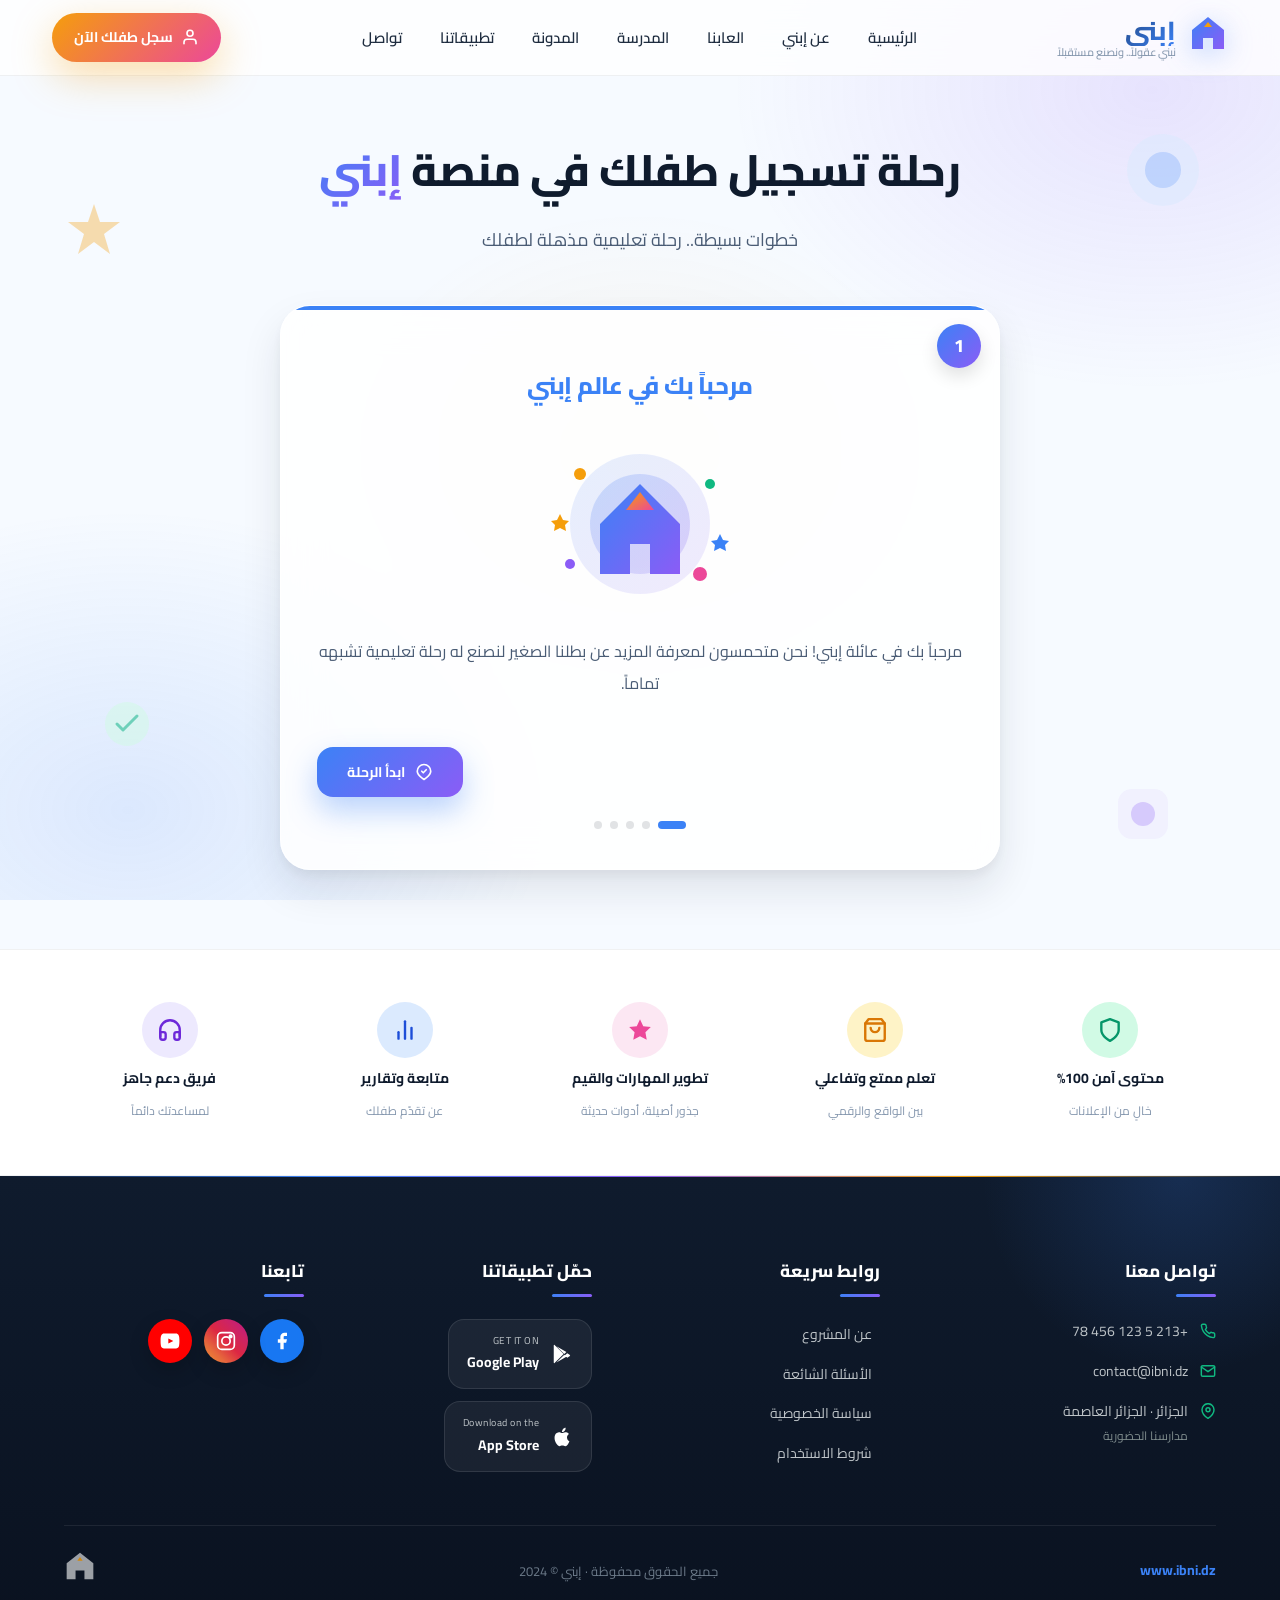
==== commit 9e2fc3ef: "feat: premium redesign — remove register card, dedupe images, add icons & smooth animations Co-Autho" ====
--- a/register.html
+++ b/register.html
@@ -3,55 +3,73 @@
 <head>
   <meta charset="UTF-8">
   <meta name="viewport" content="width=device-width, initial-scale=1.0">
-  <title>إبني - تسجيل طفلك</title>
+  <title>إبني · رحلة تسجيل طفلك</title>
+  <meta name="theme-color" content="#3B82F6">
   <link rel="preconnect" href="https://fonts.googleapis.com">
   <link rel="preconnect" href="https://fonts.gstatic.com" crossorigin>
   <link href="https://fonts.googleapis.com/css2?family=Cairo:wght@400;600;700;800&family=Tajawal:wght@400;500;700&display=swap" rel="stylesheet">
-  <link rel="stylesheet" href="https://cdnjs.cloudflare.com/ajax/libs/font-awesome/6.5.1/css/all.min.css">
   <link rel="stylesheet" href="styles.css">
 </head>
 <body class="register-page">
 
-<!-- ═══════════════ NAVIGATION BAR ═══════════════ -->
+<!-- ═══════════════ NAVIGATION ═══════════════ -->
 <nav class="navbar" id="navbar">
   <div class="nav-container">
     <a href="index.html" class="nav-logo">
       <div class="logo-icon">
-        <svg width="36" height="36" viewBox="0 0 36 36" fill="none">
-          <path d="M18 3L3 15V33H13V23H23V33H33V15L18 3Z" fill="#3498DB" stroke="#2C3E50" stroke-width="1.5"/>
-          <polygon points="18,8 15,12 21,12" fill="#F39C12"/>
+        <svg width="40" height="40" viewBox="0 0 40 40" fill="none">
+          <defs>
+            <linearGradient id="logoGradR" x1="0" y1="0" x2="1" y2="1">
+              <stop offset="0%" stop-color="#3B82F6"/>
+              <stop offset="100%" stop-color="#8B5CF6"/>
+            </linearGradient>
+          </defs>
+          <path d="M20 4L4 17v19h11V25h10v11h11V17L20 4z" fill="url(#logoGradR)"/>
+          <polygon points="20,9 16,14 24,14" fill="#F59E0B"/>
         </svg>
       </div>
       <div class="logo-text">
         <span class="logo-name">إبني</span>
-        <span class="logo-tagline">نبني عقولا، وتصنع مستقبلا</span>
+        <span class="logo-tagline">نبني عقولاً.. ونصنع مستقبلاً</span>
       </div>
     </a>
+
     <ul class="nav-links" id="navLinks">
       <li><a href="index.html">الرئيسية</a></li>
       <li><a href="index.html#about">عن إبني</a></li>
       <li><a href="index.html#games">العابنا</a></li>
       <li><a href="index.html#school">المدرسة</a></li>
-      <li><a href="index.html#blog">المدونة التربوية</a></li>
+      <li><a href="index.html#blog">المدونة</a></li>
       <li><a href="index.html#apps">تطبيقاتنا</a></li>
-      <li><a href="index.html#contact">تواصل معنا</a></li>
+      <li><a href="index.html#contact">تواصل</a></li>
     </ul>
-    <a href="register.html" class="nav-cta active-cta">
-      <svg width="18" height="18" viewBox="0 0 24 24" fill="none" stroke="currentColor" stroke-width="2" stroke-linecap="round" stroke-linejoin="round"><path d="M20 21v-2a4 4 0 0 0-4-4H8a4 4 0 0 0-4 4v2"/><circle cx="12" cy="7" r="4"/></svg>
+
+    <a href="register.html" class="nav-cta">
+      <svg width="18" height="18" viewBox="0 0 24 24" fill="none" stroke="currentColor" stroke-width="2.2" stroke-linecap="round" stroke-linejoin="round"><path d="M20 21v-2a4 4 0 0 0-4-4H8a4 4 0 0 0-4 4v2"/><circle cx="12" cy="7" r="4"/></svg>
       <span>سجل طفلك الآن</span>
     </a>
+
     <button class="hamburger" id="hamburger" aria-label="القائمة">
-      <svg width="28" height="28" viewBox="0 0 24 24" fill="none" stroke="#2C3E50" stroke-width="2.5" stroke-linecap="round"><line x1="3" y1="6" x2="21" y2="6"/><line x1="3" y1="12" x2="21" y2="12"/><line x1="3" y1="18" x2="21" y2="18"/></svg>
+      <svg width="28" height="28" viewBox="0 0 24 24" fill="none" stroke="#0F1B2D" stroke-width="2.4" stroke-linecap="round"><line x1="3" y1="6" x2="21" y2="6"/><line x1="3" y1="12" x2="21" y2="12"/><line x1="3" y1="18" x2="21" y2="18"/></svg>
     </button>
   </div>
 </nav>
 
-<!-- ═══════════════ REGISTRATION SECTION ═══════════════ -->
+<!-- ═══════════════ REGISTRATION ═══════════════ -->
 <section class="register-section">
-  <!-- Decorative characters -->
-  <img src="img/anas.png" alt="أنس" class="register-deco register-deco-right" loading="lazy">
-  <img src="img/jouri.png" alt="جوري" class="register-deco register-deco-left" loading="lazy">
-  <span class="register-star float-animation"></span>
+  <!-- Abstract floating shapes (no character duplicates) -->
+  <span class="register-shape s1" aria-hidden="true">
+    <svg viewBox="0 0 80 80" fill="none"><circle cx="40" cy="40" r="36" fill="#DBEAFE"/><circle cx="40" cy="40" r="18" fill="#3B82F6" opacity="0.4"/></svg>
+  </span>
+  <span class="register-shape s2" aria-hidden="true">
+    <svg viewBox="0 0 60 60" fill="none"><polygon points="30,4 36,22 56,22 40,34 46,54 30,42 14,54 20,34 4,22 24,22" fill="#F59E0B" opacity="0.6"/></svg>
+  </span>
+  <span class="register-shape s3" aria-hidden="true">
+    <svg viewBox="0 0 70 70" fill="none"><rect x="10" y="10" width="50" height="50" rx="14" fill="#EDE9FE"/><circle cx="35" cy="35" r="12" fill="#8B5CF6" opacity="0.5"/></svg>
+  </span>
+  <span class="register-shape s4" aria-hidden="true">
+    <svg viewBox="0 0 50 50" fill="none"><circle cx="25" cy="25" r="22" fill="#D1FAE5"/><path d="M15 25l6 6 14-14" stroke="#10B981" stroke-width="3" stroke-linecap="round" stroke-linejoin="round" fill="none"/></svg>
+  </span>
 
   <div class="container">
     <h1 class="register-title">رحلة تسجيل طفلك في منصة <span class="text-blue">إبني</span></h1>
@@ -60,37 +78,64 @@
     <div class="register-grid" id="registerGrid">
 
       <!-- ═══ STEP 1 ═══ -->
-      <div class="step-card active-step" data-step="1">
-        <span class="step-badge" style="background:#3B82F6">1</span>
-        <h3 class="step-title" style="color:#3B82F6">مرحبا بك في عالم إبني</h3>
+      <div class="step-card active-step" data-step="1" style="--step-color: #3B82F6;">
+        <span class="step-badge" style="background: linear-gradient(135deg,#3B82F6,#8B5CF6);">1</span>
+        <h3 class="step-title" style="color:#3B82F6;">مرحباً بك في عالم إبني</h3>
+
         <div class="step-illustration">
-          <img src="img/hero-characters.png" alt="أبطال إبني" loading="lazy" class="float-animation" style="width:200px">
-        </div>
-        <p class="step-paragraph">مرحبا بك في عائلة إبني! نحن متحمسون لمعرفة المزيد عن بطلنا الصغير لنصنع له رحلة تعليمية تشبهه تماماً</p>
+          <svg width="220" height="180" viewBox="0 0 220 180" fill="none" aria-hidden="true">
+            <defs>
+              <linearGradient id="welcomeGrad" x1="0" y1="0" x2="1" y2="1">
+                <stop offset="0%" stop-color="#3B82F6"/>
+                <stop offset="100%" stop-color="#8B5CF6"/>
+              </linearGradient>
+              <linearGradient id="warmGrad" x1="0" y1="0" x2="1" y2="1">
+                <stop offset="0%" stop-color="#F59E0B"/>
+                <stop offset="100%" stop-color="#EC4899"/>
+              </linearGradient>
+            </defs>
+            <circle cx="110" cy="90" r="70" fill="url(#welcomeGrad)" opacity="0.12"/>
+            <circle cx="110" cy="90" r="50" fill="url(#welcomeGrad)" opacity="0.2"/>
+            <path d="M110 50 L70 90 v50 h30 v-30 h20 v30 h30 V90 L110 50z" fill="url(#welcomeGrad)"/>
+            <polygon points="110,58 96,76 124,76" fill="url(#warmGrad)"/>
+            <circle cx="50" cy="40" r="6" fill="#F59E0B"/>
+            <circle cx="180" cy="50" r="5" fill="#10B981"/>
+            <circle cx="170" cy="140" r="7" fill="#EC4899"/>
+            <circle cx="40" cy="130" r="5" fill="#8B5CF6"/>
+            <polygon points="30,80 33,86 39,87 35,91 36,97 30,94 24,97 25,91 21,87 27,86" fill="#F59E0B"/>
+            <polygon points="190,100 193,106 199,107 195,111 196,117 190,114 184,117 185,111 181,107 187,106" fill="#3B82F6"/>
+          </svg>
+        </div>
+
+        <p class="step-paragraph">مرحباً بك في عائلة إبني! نحن متحمسون لمعرفة المزيد عن بطلنا الصغير لنصنع له رحلة تعليمية تشبهه تماماً.</p>
+
         <div class="step-nav">
           <div></div>
-          <button class="btn-next" style="background:linear-gradient(135deg,#3B82F6,#8B5CF6)" data-next="2">
-            <svg width="18" height="18" viewBox="0 0 24 24" fill="none" stroke="currentColor" stroke-width="2"><path d="M4.5 16.5c-1.5 1.38-2 2.5-2 3.5 0 2 2.5 2 4 0"/><circle cx="12" cy="8" r="5" fill="none"/><path d="M15 4.1c2.3.8 4 3 4 5.4"/></svg>
+          <button class="btn-next" style="background: linear-gradient(135deg,#3B82F6,#8B5CF6); box-shadow: 0 14px 30px rgba(59,130,246,0.35);" data-next="2">
+            <svg width="18" height="18" viewBox="0 0 24 24" fill="none" stroke="currentColor" stroke-width="2.2" stroke-linecap="round" stroke-linejoin="round"><path d="M12 2C7 2 3 6 3 11c0 5 9 11 9 11s9-6 9-11c0-5-4-9-9-9z"/><path d="M9 11l2 2 4-4"/></svg>
             ابدأ الرحلة
           </button>
         </div>
+
         <div class="progress-dots">
-          <span class="dot active-dot" style="background:#3B82F6"></span>
+          <span class="dot active-dot" style="background:#3B82F6;"></span>
           <span class="dot"></span><span class="dot"></span><span class="dot"></span><span class="dot"></span>
         </div>
       </div>
 
       <!-- ═══ STEP 2 ═══ -->
-      <div class="step-card" data-step="2">
-        <span class="step-badge" style="background:#22C55E">2</span>
-        <h3 class="step-title" style="color:#22C55E">تعرف على بطلنا</h3>
+      <div class="step-card" data-step="2" style="--step-color: #10B981;">
+        <span class="step-badge" style="background: linear-gradient(135deg,#10B981,#059669);">2</span>
+        <h3 class="step-title" style="color:#059669;">تعرّف على بطلنا</h3>
+
         <div class="form-group">
           <label>ما اسم بطلنا/بطلتنا الصغير؟</label>
           <div class="input-wrap">
-            <svg class="input-icon" width="18" height="18" viewBox="0 0 24 24" fill="none" stroke="#95A5A6" stroke-width="2"><path d="M20 21v-2a4 4 0 0 0-4-4H8a4 4 0 0 0-4 4v2"/><circle cx="12" cy="7" r="4"/></svg>
+            <svg class="input-icon" width="18" height="18" viewBox="0 0 24 24" fill="none" stroke="#8597AE" stroke-width="2" stroke-linecap="round" stroke-linejoin="round"><path d="M20 21v-2a4 4 0 0 0-4-4H8a4 4 0 0 0-4 4v2"/><circle cx="12" cy="7" r="4"/></svg>
             <input type="text" id="childName" placeholder="اكتب اسم الطفل" required>
           </div>
         </div>
+
         <div class="form-group">
           <label>كم شمعة أطفأ في كعكة ميلاده الأخيرة؟</label>
           <span class="sub-label">(اختر عمر الطفل)</span>
@@ -103,163 +148,210 @@
             <button type="button" class="age-btn" data-age="10">10</button>
           </div>
         </div>
-        <div class="step-deco-bottom">
-          <img src="img/anas.png" alt="أنس" class="step-deco-char float-animation" loading="lazy" style="width:60px">
-          <img src="img/jouri.png" alt="جوري" class="step-deco-char float-animation" loading="lazy" style="width:60px;animation-delay:1s">
-        </div>
+
         <div class="step-nav">
           <button class="btn-prev" data-prev="1">السابق</button>
-          <button class="btn-next" style="background:#22C55E" data-next="3">التالي</button>
-        </div>
+          <button class="btn-next" style="background: linear-gradient(135deg,#10B981,#059669); box-shadow: 0 14px 30px rgba(16,185,129,0.35);" data-next="3">التالي</button>
+        </div>
+
         <div class="progress-dots">
           <span class="dot done-dot"></span>
-          <span class="dot active-dot" style="background:#22C55E"></span>
+          <span class="dot active-dot" style="background:#10B981;"></span>
           <span class="dot"></span><span class="dot"></span><span class="dot"></span>
         </div>
       </div>
 
       <!-- ═══ STEP 3 ═══ -->
-      <div class="step-card" data-step="3">
-        <span class="step-badge" style="background:#F97316">3</span>
-        <h3 class="step-title" style="color:#F97316">اهتمامات بطلنا</h3>
-        <p class="step-question">إذا تركت الخيارات لبطلنا كيف يفضل قضاء وقته؟</p>
+      <div class="step-card" data-step="3" style="--step-color: #F59E0B;">
+        <span class="step-badge" style="background: linear-gradient(135deg,#F59E0B,#D97706);">3</span>
+        <h3 class="step-title" style="color:#D97706;">اهتمامات بطلنا</h3>
+
+        <p class="step-question">إذا تركت الخيارات لبطلنا، كيف يفضّل قضاء وقته؟</p>
         <span class="sub-label">(اختر إجابة أو أكثر)</span>
+
         <div class="selection-grid" id="interestsGrid">
           <div class="selection-card" data-value="blocks">
-            <svg width="32" height="32" viewBox="0 0 24 24" fill="none" stroke="#F97316" stroke-width="2"><path d="M12 2l-2 7H3l6 4.5L7 21l5-3.5L17 21l-2-7.5L21 9h-7z"/><rect x="6" y="14" width="4" height="4" rx="1"/><rect x="14" y="14" width="4" height="4" rx="1"/></svg>
+            <svg width="32" height="32" viewBox="0 0 24 24" fill="none" stroke="#F59E0B" stroke-width="2" stroke-linecap="round" stroke-linejoin="round">
+              <rect x="3" y="3" width="8" height="8" rx="1.5"/><rect x="13" y="3" width="8" height="8" rx="1.5"/>
+              <rect x="8" y="13" width="8" height="8" rx="1.5"/>
+            </svg>
             <span>تركيب المكعبات وبناء الأبراج</span>
             <span class="check-badge"><svg width="12" height="12" viewBox="0 0 24 24" fill="none" stroke="white" stroke-width="3"><polyline points="20,6 9,17 4,12"/></svg></span>
           </div>
           <div class="selection-card" data-value="drawing">
-            <svg width="32" height="32" viewBox="0 0 24 24" fill="none" stroke="#F97316" stroke-width="2"><path d="M12 19l7-7 3 3-7 7-3-3z"/><path d="M18 13l-1.5-7.5L2 2l3.5 14.5L13 18"/><path d="M2 2l7.586 7.586"/><circle cx="11" cy="11" r="2"/></svg>
+            <svg width="32" height="32" viewBox="0 0 24 24" fill="none" stroke="#F59E0B" stroke-width="2" stroke-linecap="round" stroke-linejoin="round">
+              <path d="M3 17.25V21h3.75L17.81 9.94l-3.75-3.75z"/>
+              <path d="M14 7l3 3"/><path d="M5 21l4-1.5"/>
+            </svg>
             <span>الرسم والتلوين واكتشاف الألوان</span>
             <span class="check-badge"><svg width="12" height="12" viewBox="0 0 24 24" fill="none" stroke="white" stroke-width="3"><polyline points="20,6 9,17 4,12"/></svg></span>
           </div>
           <div class="selection-card" data-value="games">
-            <svg width="32" height="32" viewBox="0 0 24 24" fill="none" stroke="#F97316" stroke-width="2"><rect x="2" y="6" width="20" height="12" rx="2"/><line x1="6" y1="12" x2="10" y2="12"/><line x1="8" y1="10" x2="8" y2="14"/><circle cx="15" cy="10" r="1" fill="#F97316"/><circle cx="18" cy="13" r="1" fill="#F97316"/></svg>
+            <svg width="32" height="32" viewBox="0 0 24 24" fill="none" stroke="#F59E0B" stroke-width="2" stroke-linecap="round" stroke-linejoin="round">
+              <rect x="2" y="6" width="20" height="12" rx="3"/>
+              <line x1="6" y1="12" x2="10" y2="12"/><line x1="8" y1="10" x2="8" y2="14"/>
+              <circle cx="15" cy="10" r="1" fill="#F59E0B"/><circle cx="18" cy="13" r="1" fill="#F59E0B"/>
+            </svg>
             <span>اللعب بالألعاب الرقمية</span>
             <span class="check-badge"><svg width="12" height="12" viewBox="0 0 24 24" fill="none" stroke="white" stroke-width="3"><polyline points="20,6 9,17 4,12"/></svg></span>
           </div>
           <div class="selection-card" data-value="sports">
-            <svg width="32" height="32" viewBox="0 0 24 24" fill="none" stroke="#F97316" stroke-width="2"><circle cx="12" cy="5" r="2"/><path d="M4 17l4-5 3 3 5-7 4 4"/></svg>
+            <svg width="32" height="32" viewBox="0 0 24 24" fill="none" stroke="#F59E0B" stroke-width="2" stroke-linecap="round" stroke-linejoin="round">
+              <circle cx="12" cy="5" r="2"/>
+              <path d="M4 17l4-5 3 3 5-7 4 4"/>
+            </svg>
             <span>الحركة، الجري، الرياضة الحركية</span>
             <span class="check-badge"><svg width="12" height="12" viewBox="0 0 24 24" fill="none" stroke="white" stroke-width="3"><polyline points="20,6 9,17 4,12"/></svg></span>
           </div>
         </div>
+
         <div class="step-nav">
           <button class="btn-prev" data-prev="2">السابق</button>
-          <button class="btn-next" style="background:#F97316" data-next="4">التالي</button>
-        </div>
+          <button class="btn-next" style="background: linear-gradient(135deg,#F59E0B,#D97706); box-shadow: 0 14px 30px rgba(245,158,11,0.35);" data-next="4">التالي</button>
+        </div>
+
         <div class="progress-dots">
           <span class="dot done-dot"></span><span class="dot done-dot"></span>
-          <span class="dot active-dot" style="background:#F97316"></span>
+          <span class="dot active-dot" style="background:#F59E0B;"></span>
           <span class="dot"></span><span class="dot"></span>
         </div>
       </div>
 
       <!-- ═══ STEP 4 ═══ -->
-      <div class="step-card" data-step="4">
-        <span class="step-badge" style="background:#8B5CF6">4</span>
-        <h3 class="step-title" style="color:#8B5CF6">القوة الخارقة التي نطمح لها</h3>
-        <p class="step-question">ولي أمر حريص، ما هي القوة الخارقة التي تطمع أن يطورها طفلك معنا في إبني؟</p>
+      <div class="step-card" data-step="4" style="--step-color: #8B5CF6;">
+        <span class="step-badge" style="background: linear-gradient(135deg,#8B5CF6,#6D28D9);">4</span>
+        <h3 class="step-title" style="color:#6D28D9;">القوة الخارقة التي نطمح لها</h3>
+
+        <p class="step-question">ولي أمر حريص، ما القوة الخارقة التي تطمح أن يطوّرها طفلك معنا في إبني؟</p>
+        <span class="sub-label">(اختر إجابة أو أكثر)</span>
+
         <div class="selection-grid" id="superpowersGrid">
           <div class="selection-card superpower-card" data-value="focus">
-            <svg width="32" height="32" viewBox="0 0 24 24" fill="none" stroke="#8B5CF6" stroke-width="2"><path d="M12 2a8 8 0 0 0-8 8c0 3.4 2 6.1 5 7.4V20h6v-2.6c3-1.3 5-4 5-7.4a8 8 0 0 0-8-8z"/><line x1="12" y1="20" x2="12" y2="22"/><line x1="9" y1="22" x2="15" y2="22"/></svg>
+            <svg width="32" height="32" viewBox="0 0 24 24" fill="none" stroke="#8B5CF6" stroke-width="2" stroke-linecap="round" stroke-linejoin="round">
+              <circle cx="12" cy="12" r="9"/><circle cx="12" cy="12" r="5"/><circle cx="12" cy="12" r="1.5" fill="#8B5CF6"/>
+            </svg>
             <span>التركيز القوي والذكاء المنطقي</span>
             <span class="check-badge purple"><svg width="12" height="12" viewBox="0 0 24 24" fill="none" stroke="white" stroke-width="3"><polyline points="20,6 9,17 4,12"/></svg></span>
           </div>
           <div class="selection-card superpower-card" data-value="social">
-            <svg width="32" height="32" viewBox="0 0 24 24" fill="none" stroke="#8B5CF6" stroke-width="2"><path d="M17 21v-2a4 4 0 0 0-4-4H5a4 4 0 0 0-4 4v2"/><circle cx="9" cy="7" r="4"/><path d="M23 21v-2a4 4 0 0 0-3-3.87"/><path d="M16 3.13a4 4 0 0 1 0 7.75"/></svg>
+            <svg width="32" height="32" viewBox="0 0 24 24" fill="none" stroke="#8B5CF6" stroke-width="2" stroke-linecap="round" stroke-linejoin="round">
+              <path d="M17 21v-2a4 4 0 0 0-4-4H5a4 4 0 0 0-4 4v2"/><circle cx="9" cy="7" r="4"/>
+              <path d="M23 21v-2a4 4 0 0 0-3-3.87"/><path d="M16 3.13a4 4 0 0 1 0 7.75"/>
+            </svg>
             <span>المهارات الاجتماعية والعمل الجماعي</span>
             <span class="check-badge purple"><svg width="12" height="12" viewBox="0 0 24 24" fill="none" stroke="white" stroke-width="3"><polyline points="20,6 9,17 4,12"/></svg></span>
           </div>
           <div class="selection-card superpower-card" data-value="tech">
-            <svg width="32" height="32" viewBox="0 0 24 24" fill="none" stroke="#8B5CF6" stroke-width="2"><rect x="4" y="4" width="16" height="16" rx="2"/><rect x="9" y="9" width="6" height="6"/><line x1="9" y1="1" x2="9" y2="4"/><line x1="15" y1="1" x2="15" y2="4"/><line x1="9" y1="20" x2="9" y2="23"/><line x1="15" y1="20" x2="15" y2="23"/><line x1="20" y1="9" x2="23" y2="9"/><line x1="20" y1="14" x2="23" y2="14"/><line x1="1" y1="9" x2="4" y2="9"/><line x1="1" y1="14" x2="4" y2="14"/></svg>
-            <span>دمج التكنولوجيا بالتعلم الذكي</span>
+            <svg width="32" height="32" viewBox="0 0 24 24" fill="none" stroke="#8B5CF6" stroke-width="2" stroke-linecap="round" stroke-linejoin="round">
+              <rect x="4" y="4" width="16" height="16" rx="2.5"/><rect x="9" y="9" width="6" height="6"/>
+              <line x1="9" y1="2" x2="9" y2="4"/><line x1="15" y1="2" x2="15" y2="4"/>
+              <line x1="9" y1="20" x2="9" y2="22"/><line x1="15" y1="20" x2="15" y2="22"/>
+              <line x1="20" y1="9" x2="22" y2="9"/><line x1="20" y1="14" x2="22" y2="14"/>
+              <line x1="2" y1="9" x2="4" y2="9"/><line x1="2" y1="14" x2="4" y2="14"/>
+            </svg>
+            <span>دمج التكنولوجيا بالتعلّم الذكي</span>
             <span class="check-badge purple"><svg width="12" height="12" viewBox="0 0 24 24" fill="none" stroke="white" stroke-width="3"><polyline points="20,6 9,17 4,12"/></svg></span>
           </div>
           <div class="selection-card superpower-card" data-value="creativity">
-            <svg width="32" height="32" viewBox="0 0 24 24" fill="none" stroke="#8B5CF6" stroke-width="2"><path d="M4.5 16.5c-1.5 1.38-2 2.5-2 3.5 0 2 2.5 2 4 0 1.5-2 .5-3.5 0-4.5"/><path d="M12 2C6.5 2 2 6 2 10c0 1.5.5 2.8 1 4l9 8 9-8c.5-1.2 1-2.5 1-4 0-4-4.5-8-10-8z" fill="none"/><path d="M15 4.1c2.3.8 4 3 4 5.4"/></svg>
-            <span>الإبداع والإبتكار والخيال</span>
+            <svg width="32" height="32" viewBox="0 0 24 24" fill="none" stroke="#8B5CF6" stroke-width="2" stroke-linecap="round" stroke-linejoin="round">
+              <path d="M9 2L12 8l6 1-4.5 4.5L15 20l-6-3-6 3 1.5-6.5L0 9l6-1L9 2z" transform="translate(3,1)"/>
+            </svg>
+            <span>الإبداع والابتكار والخيال</span>
             <span class="check-badge purple"><svg width="12" height="12" viewBox="0 0 24 24" fill="none" stroke="white" stroke-width="3"><polyline points="20,6 9,17 4,12"/></svg></span>
           </div>
         </div>
+
         <div class="step-nav">
           <button class="btn-prev" data-prev="3">السابق</button>
-          <button class="btn-next" style="background:#8B5CF6" data-next="5">التالي</button>
-        </div>
+          <button class="btn-next" style="background: linear-gradient(135deg,#8B5CF6,#6D28D9); box-shadow: 0 14px 30px rgba(139,92,246,0.35);" data-next="5">التالي</button>
+        </div>
+
         <div class="progress-dots">
           <span class="dot done-dot"></span><span class="dot done-dot"></span><span class="dot done-dot"></span>
-          <span class="dot active-dot" style="background:#8B5CF6"></span>
+          <span class="dot active-dot" style="background:#8B5CF6;"></span>
           <span class="dot"></span>
         </div>
       </div>
 
       <!-- ═══ STEP 5 ═══ -->
-      <div class="step-card" data-step="5">
-        <span class="step-badge" style="background:#3B82F6">5</span>
-        <h3 class="step-title" style="color:#3B82F6">وسيلة التواصل</h3>
-        <p class="step-subtitle-text">لنرسل لك كل جديد ومحتوى مميز لطفلك</p>
+      <div class="step-card" data-step="5" style="--step-color: #3B82F6;">
+        <span class="step-badge" style="background: linear-gradient(135deg,#3B82F6,#1D4ED8);">5</span>
+        <h3 class="step-title" style="color:#1D4ED8;">وسيلة التواصل</h3>
+        <p class="step-subtitle-text">لنُرسل لك كل جديد ومحتوى مميّز لطفلك</p>
+
         <div class="form-group">
           <label>اسم ولي الأمر</label>
           <div class="input-wrap">
-            <svg class="input-icon" width="18" height="18" viewBox="0 0 24 24" fill="none" stroke="#95A5A6" stroke-width="2"><path d="M20 21v-2a4 4 0 0 0-4-4H8a4 4 0 0 0-4 4v2"/><circle cx="12" cy="7" r="4"/></svg>
+            <svg class="input-icon" width="18" height="18" viewBox="0 0 24 24" fill="none" stroke="#8597AE" stroke-width="2" stroke-linecap="round" stroke-linejoin="round"><path d="M20 21v-2a4 4 0 0 0-4-4H8a4 4 0 0 0-4 4v2"/><circle cx="12" cy="7" r="4"/></svg>
             <input type="text" id="regParentName" placeholder="اكتب اسمك الكامل" required>
           </div>
         </div>
+
         <div class="form-group">
           <label>رقم الهاتف</label>
           <div class="input-wrap">
-            <svg class="input-icon" width="18" height="18" viewBox="0 0 24 24" fill="none" stroke="#95A5A6" stroke-width="2"><path d="M22 16.92v3a2 2 0 0 1-2.18 2 19.79 19.79 0 0 1-8.63-3.07 19.5 19.5 0 0 1-6-6 19.79 19.79 0 0 1-3.07-8.67A2 2 0 0 1 4.11 2h3a2 2 0 0 1 2 1.72c.13.81.32 1.6.57 2.37a2 2 0 0 1-.45 2.11L8.09 9.91a16 16 0 0 0 6 6l1.27-1.27a2 2 0 0 1 2.11-.45c.77.25 1.56.44 2.37.57A2 2 0 0 1 22 16.92z"/></svg>
+            <svg class="input-icon" width="18" height="18" viewBox="0 0 24 24" fill="none" stroke="#8597AE" stroke-width="2" stroke-linecap="round" stroke-linejoin="round"><path d="M22 16.92v3a2 2 0 0 1-2.18 2 19.79 19.79 0 0 1-8.63-3.07 19.5 19.5 0 0 1-6-6 19.79 19.79 0 0 1-3.07-8.67A2 2 0 0 1 4.11 2h3a2 2 0 0 1 2 1.72c.13.81.32 1.6.57 2.37a2 2 0 0 1-.45 2.11L8.09 9.91a16 16 0 0 0 6 6l1.27-1.27a2 2 0 0 1 2.11-.45c.77.25 1.56.44 2.37.57A2 2 0 0 1 22 16.92z"/></svg>
             <input type="tel" id="regPhone" placeholder="07 XX XX XX XX" pattern="0[5-7][0-9]{8}" required>
           </div>
         </div>
+
         <div class="form-group">
           <label>الولاية</label>
           <div class="input-wrap">
-            <svg class="input-icon" width="18" height="18" viewBox="0 0 24 24" fill="none" stroke="#95A5A6" stroke-width="2"><path d="M21 10c0 7-9 13-9 13s-9-6-9-13a9 9 0 0 1 18 0z"/><circle cx="12" cy="10" r="3"/></svg>
+            <svg class="input-icon" width="18" height="18" viewBox="0 0 24 24" fill="none" stroke="#8597AE" stroke-width="2" stroke-linecap="round" stroke-linejoin="round"><path d="M21 10c0 7-9 13-9 13s-9-6-9-13a9 9 0 0 1 18 0z"/><circle cx="12" cy="10" r="3"/></svg>
             <select id="regWilaya" required>
               <option value="">اختر الولاية</option>
-              <option value="01">01 - Adrar</option><option value="02">02 - Chlef</option><option value="03">03 - Laghouat</option><option value="04">04 - Oum El Bouaghi</option><option value="05">05 - Batna</option><option value="06">06 - Béjaïa</option><option value="07">07 - Biskra</option><option value="08">08 - Béchar</option><option value="09">09 - Blida</option><option value="10">10 - Bouira</option><option value="11">11 - Tamanrasset</option><option value="12">12 - Tébessa</option><option value="13">13 - Tlemcen</option><option value="14">14 - Tiaret</option><option value="15">15 - Tizi Ouzou</option><option value="16">16 - Algiers</option><option value="17">17 - Djelfa</option><option value="18">18 - Jijel</option><option value="19">19 - Sétif</option><option value="20">20 - Saïda</option><option value="21">21 - Skikda</option><option value="22">22 - Sidi Bel Abbès</option><option value="23">23 - Annaba</option><option value="24">24 - Guelma</option><option value="25">25 - Constantine</option><option value="26">26 - Médéa</option><option value="27">27 - Mostaganem</option><option value="28">28 - M'Sila</option><option value="29">29 - Mascara</option><option value="30">30 - Ouargla</option><option value="31">31 - Oran</option><option value="32">32 - El Bayadh</option><option value="33">33 - Illizi</option><option value="34">34 - Bordj Bou Arréridj</option><option value="35">35 - Boumerdès</option><option value="36">36 - El Tarf</option><option value="37">37 - Tindouf</option><option value="38">38 - Tissemsilt</option><option value="39">39 - El Oued</option><option value="40">40 - Khenchela</option><option value="41">41 - Souk Ahras</option><option value="42">42 - Tipaza</option><option value="43">43 - Mila</option><option value="44">44 - Aïn Defla</option><option value="45">45 - Naâma</option><option value="46">46 - Aïn Témouchent</option><option value="47">47 - Ghardaïa</option><option value="48">48 - Relizane</option><option value="49">49 - Timimoun</option><option value="50">50 - Bordj Badji Mokhtar</option><option value="51">51 - Ouled Djellal</option><option value="52">52 - Béni Abbès</option><option value="53">53 - In Salah</option><option value="54">54 - In Guezzam</option><option value="55">55 - Touggourt</option><option value="56">56 - Djanet</option><option value="57">57 - El M'Ghair</option><option value="58">58 - El Meniaa</option>
+              <option value="01">01 - Adrar</option><option value="02">02 - Chlef</option><option value="03">03 - Laghouat</option><option value="04">04 - Oum El Bouaghi</option><option value="05">05 - Batna</option><option value="06">06 - Béjaïa</option><option value="07">07 - Biskra</option><option value="08">08 - Béchar</option><option value="09">09 - Blida</option><option value="10">10 - Bouira</option><option value="11">11 - Tamanrasset</option><option value="12">12 - Tébessa</option><option value="13">13 - Tlemcen</option><option value="14">14 - Tiaret</option><option value="15">15 - Tizi Ouzou</option><option value="16">16 - Algiers</option><option value="17">17 - Djelfa</option><option value="18">18 - Jijel</option><option value="19">19 - Sétif</option><option value="20">20 - Saïda</option><option value="21">21 - Skikda</option><option value="22">22 - Sidi Bel Abbès</option><option value="23">23 - Annaba</option><option value="24">24 - Guelma</option><option value="25">25 - Constantine</option><option value="26">26 - Médéa</option><option value="27">27 - Mostaganem</option><option value="28">28 - M'Sila</option><option value="29">29 - Mascara</option><option value="30">30 - Ouargla</option><option value="31">31 - Oran</option><option value="32">32 - El Bayadh</option><option value="33">33 - Illizi</option><option value="34">34 - Bordj Bou Arréridj</option><option value="35">35 - Boumerdès</option><option value="36">36 - El Tarf</option><option value="37">37 - Tindouf</option><option value="38">38 - Tissemsilt</option><option value="39">39 - El Oued</option><option value="40">40 - Khenchela</option><option value="41">41 - Souk Ahras</option><option value="42">42 - Tipaza</option><option value="43">43 - Mila</option><option value="44">44 - Aïn Defla</option><option value="45">45 - Naâma</option><option value="46">46 - Aïn Témouchent</option><option value="47">47 - Ghardaïa</option><option value="48">48 - Relizane</option>
             </select>
           </div>
         </div>
-        <div class="trust-note">
-          <svg width="16" height="16" viewBox="0 0 24 24" fill="none" stroke="#22C55E" stroke-width="2"><path d="M12 22s8-4 8-10V5l-8-3-8 3v7c0 6 8 10 8 10z"/><polyline points="9,12 11,14 15,10"/></svg>
-          <span>معلوماتك آمنة 100% ولا نشاركها مع أي جهة</span>
-        </div>
+
+        <div style="text-align:center;">
+          <span class="trust-note">
+            <svg width="16" height="16" viewBox="0 0 24 24" fill="none" stroke="currentColor" stroke-width="2.2" stroke-linecap="round" stroke-linejoin="round"><path d="M12 22s8-4 8-10V5l-8-3-8 3v7c0 6 8 10 8 10z"/><polyline points="9,12 11,14 15,10"/></svg>
+            معلوماتك آمنة 100% ولا نشاركها مع أي جهة
+          </span>
+        </div>
+
         <div class="step-nav">
           <button class="btn-prev" data-prev="4">السابق</button>
-          <button class="btn-next" style="background:#3B82F6" data-next="6">التالي</button>
-        </div>
+          <button class="btn-next" style="background: linear-gradient(135deg,#3B82F6,#1D4ED8); box-shadow: 0 14px 30px rgba(59,130,246,0.35);" data-next="6">التالي</button>
+        </div>
+
         <div class="progress-dots">
           <span class="dot done-dot"></span><span class="dot done-dot"></span><span class="dot done-dot"></span><span class="dot done-dot"></span>
-          <span class="dot active-dot" style="background:#3B82F6"></span>
-        </div>
-      </div>
-
-      <!-- ═══ STEP 6 ═══ -->
-      <div class="step-card" data-step="6">
-        <span class="step-badge step-badge-star" style="background:#22C55E">
+          <span class="dot active-dot" style="background:#3B82F6;"></span>
+        </div>
+      </div>
+
+      <!-- ═══ STEP 6 — SUCCESS ═══ -->
+      <div class="step-card" data-step="6" style="--step-color: #10B981;">
+        <span class="step-badge step-badge-star" style="background: linear-gradient(135deg,#10B981,#059669);">
           <svg width="20" height="20" viewBox="0 0 24 24" fill="white"><polygon points="12,2 15.09,8.26 22,9.27 17,14.14 18.18,21.02 12,17.77 5.82,21.02 7,14.14 2,9.27 8.91,8.26"/></svg>
         </span>
         <div class="confetti-container" id="confettiContainer"></div>
+
         <div class="celebration-image">
-          <img src="img/hero-characters.png" alt="أبطال إبني يحتفلون" loading="lazy" style="width:220px">
-        </div>
+          <img src="img/heroes-celebrate.png" alt="أبطال إبني يحتفلون" loading="lazy">
+        </div>
+
         <div class="success-check">
-          <svg width="50" height="50" viewBox="0 0 24 24" fill="none" stroke="#2ECC71" stroke-width="2"><circle cx="12" cy="12" r="10"/><polyline points="9,12 11,14 15,10"/></svg>
-        </div>
+          <svg width="40" height="40" viewBox="0 0 24 24" fill="none" stroke="currentColor" stroke-width="2.6" stroke-linecap="round" stroke-linejoin="round"><polyline points="20,6 9,17 4,12"/></svg>
+        </div>
+
         <h3 class="step-title success-title">تم بنجاح</h3>
+
         <div class="success-box">
           <p class="success-line1">تم تجهيز ملف البطل بنجاح</p>
           <p class="success-line2">أرسلنا لك هدية ترحيبية عبر الواتساب تحتوي على نصائح وألعاب تعليمية مجانية.</p>
         </div>
+
         <a href="index.html" class="btn-home">
-          <svg width="18" height="18" viewBox="0 0 24 24" fill="none" stroke="currentColor" stroke-width="2"><path d="M3 9l9-7 9 7v11a2 2 0 0 1-2 2H5a2 2 0 0 1-2-2z"/><polyline points="9,22 9,12 15,12 15,22"/></svg>
+          <svg width="18" height="18" viewBox="0 0 24 24" fill="none" stroke="currentColor" stroke-width="2.2" stroke-linecap="round" stroke-linejoin="round"><path d="M3 9l9-7 9 7v11a2 2 0 0 1-2 2H5a2 2 0 0 1-2-2z"/><polyline points="9,22 9,12 15,12 15,22"/></svg>
           الذهاب للصفحة الرئيسية
         </a>
       </div>
+
     </div>
   </div>
 </section>
@@ -269,26 +361,37 @@
   <div class="container">
     <div class="trust-bar-grid">
       <div class="trust-bar-item">
-        <svg width="32" height="32" viewBox="0 0 24 24" fill="none" stroke="#2ECC71" stroke-width="2"><path d="M12 22s8-4 8-10V5l-8-3-8 3v7c0 6 8 10 8 10z"/></svg>
+        <span class="trust-icon-wrap" style="background: var(--leaf-soft); color: var(--leaf-deep);">
+          <svg width="26" height="26" viewBox="0 0 24 24" fill="none" stroke="currentColor" stroke-width="2.2" stroke-linecap="round" stroke-linejoin="round"><path d="M12 22s8-4 8-10V5l-8-3-8 3v7c0 6 8 10 8 10z"/></svg>
+        </span>
         <span class="trust-bar-text">محتوى آمن 100%</span>
-        <span class="trust-bar-sub">خالي من الإعلانات</span>
+        <span class="trust-bar-sub">خالٍ من الإعلانات</span>
       </div>
       <div class="trust-bar-item">
-        <svg width="32" height="32" viewBox="0 0 24 24" fill="none" stroke="#F39C12" stroke-width="2"><path d="M6 2L3 6v14a2 2 0 0 0 2 2h14a2 2 0 0 0 2-2V6l-3-4z"/><line x1="3" y1="6" x2="21" y2="6"/><path d="M16 10a4 4 0 0 1-8 0"/></svg>
+        <span class="trust-icon-wrap" style="background: var(--accent-soft); color: var(--accent-deep);">
+          <svg width="26" height="26" viewBox="0 0 24 24" fill="none" stroke="currentColor" stroke-width="2.2" stroke-linecap="round" stroke-linejoin="round"><path d="M6 2L3 6v14a2 2 0 0 0 2 2h14a2 2 0 0 0 2-2V6l-3-4z"/><line x1="3" y1="6" x2="21" y2="6"/><path d="M16 10a4 4 0 0 1-8 0"/></svg>
+        </span>
         <span class="trust-bar-text">تعلم ممتع وتفاعلي</span>
         <span class="trust-bar-sub">بين الواقع والرقمي</span>
       </div>
       <div class="trust-bar-item">
-        <svg width="32" height="32" viewBox="0 0 24 24" fill="#F59E0B"><polygon points="12,2 15.09,8.26 22,9.27 17,14.14 18.18,21.02 12,17.77 5.82,21.02 7,14.14 2,9.27 8.91,8.26"/></svg>
+        <span class="trust-icon-wrap" style="background: var(--rose-soft); color: var(--rose);">
+          <svg width="26" height="26" viewBox="0 0 24 24" fill="currentColor"><polygon points="12,2 15,8.5 22,9.3 17,14 18.2,21 12,17.8 5.8,21 7,14 2,9.3 9,8.5"/></svg>
+        </span>
         <span class="trust-bar-text">تطوير المهارات والقيم</span>
+        <span class="trust-bar-sub">جذور أصيلة، أدوات حديثة</span>
       </div>
       <div class="trust-bar-item">
-        <svg width="32" height="32" viewBox="0 0 24 24" fill="none" stroke="#3498DB" stroke-width="2"><line x1="18" y1="20" x2="18" y2="10"/><line x1="12" y1="20" x2="12" y2="4"/><line x1="6" y1="20" x2="6" y2="14"/></svg>
-        <span class="trust-bar-text">متابعة وتقارير دورية</span>
-        <span class="trust-bar-sub">عن تقدم طفلك</span>
+        <span class="trust-icon-wrap" style="background: var(--brand-soft); color: var(--brand-deep);">
+          <svg width="26" height="26" viewBox="0 0 24 24" fill="none" stroke="currentColor" stroke-width="2.2" stroke-linecap="round" stroke-linejoin="round"><line x1="18" y1="20" x2="18" y2="10"/><line x1="12" y1="20" x2="12" y2="4"/><line x1="6" y1="20" x2="6" y2="14"/></svg>
+        </span>
+        <span class="trust-bar-text">متابعة وتقارير</span>
+        <span class="trust-bar-sub">عن تقدّم طفلك</span>
       </div>
       <div class="trust-bar-item">
-        <svg width="32" height="32" viewBox="0 0 24 24" fill="none" stroke="#8B5CF6" stroke-width="2"><path d="M3 18v-6a9 9 0 0 1 18 0v6"/><path d="M21 19a2 2 0 0 1-2 2h-1a2 2 0 0 1-2-2v-3a2 2 0 0 1 2-2h3zM3 19a2 2 0 0 0 2 2h1a2 2 0 0 0 2-2v-3a2 2 0 0 0-2-2H3z"/></svg>
+        <span class="trust-icon-wrap" style="background: var(--plum-soft); color: var(--plum-deep);">
+          <svg width="26" height="26" viewBox="0 0 24 24" fill="none" stroke="currentColor" stroke-width="2.2" stroke-linecap="round" stroke-linejoin="round"><path d="M3 18v-6a9 9 0 0 1 18 0v6"/><path d="M21 19a2 2 0 0 1-2 2h-1a2 2 0 0 1-2-2v-3a2 2 0 0 1 2-2h3zM3 19a2 2 0 0 0 2 2h1a2 2 0 0 0 2-2v-3a2 2 0 0 0-2-2H3z"/></svg>
+        </span>
         <span class="trust-bar-text">فريق دعم جاهز</span>
         <span class="trust-bar-sub">لمساعدتك دائماً</span>
       </div>
@@ -303,9 +406,9 @@
       <div class="footer-col">
         <h4 class="footer-heading">تواصل معنا</h4>
         <ul class="footer-contact">
-          <li><svg width="16" height="16" viewBox="0 0 24 24" fill="none" stroke="#2ECC71" stroke-width="2"><path d="M22 16.92v3a2 2 0 0 1-2.18 2 19.79 19.79 0 0 1-8.63-3.07 19.5 19.5 0 0 1-6-6 19.79 19.79 0 0 1-3.07-8.67A2 2 0 0 1 4.11 2h3a2 2 0 0 1 2 1.72c.13.81.32 1.6.57 2.37a2 2 0 0 1-.45 2.11L8.09 9.91a16 16 0 0 0 6 6l1.27-1.27a2 2 0 0 1 2.11-.45c.77.25 1.56.44 2.37.57A2 2 0 0 1 22 16.92z"/></svg><span>+213 5 123 456 78</span></li>
-          <li><svg width="16" height="16" viewBox="0 0 24 24" fill="none" stroke="#2ECC71" stroke-width="2"><path d="M4 4h16c1.1 0 2 .9 2 2v12c0 1.1-.9 2-2 2H4c-1.1 0-2-.9-2-2V6c0-1.1.9-2 2-2z"/><polyline points="22,6 12,13 2,6"/></svg><span>contact@ibni.dz</span></li>
-          <li><svg width="16" height="16" viewBox="0 0 24 24" fill="none" stroke="#2ECC71" stroke-width="2"><path d="M21 10c0 7-9 13-9 13s-9-6-9-13a9 9 0 0 1 18 0z"/><circle cx="12" cy="10" r="3"/></svg><div><span>الجزائر - الجزائر العاصمة</span><span class="footer-sub">مدارسنا الحضورية</span></div></li>
+          <li><svg width="16" height="16" viewBox="0 0 24 24" fill="none" stroke="#10B981" stroke-width="2.2" stroke-linecap="round" stroke-linejoin="round"><path d="M22 16.92v3a2 2 0 0 1-2.18 2 19.79 19.79 0 0 1-8.63-3.07 19.5 19.5 0 0 1-6-6 19.79 19.79 0 0 1-3.07-8.67A2 2 0 0 1 4.11 2h3a2 2 0 0 1 2 1.72c.13.81.32 1.6.57 2.37a2 2 0 0 1-.45 2.11L8.09 9.91a16 16 0 0 0 6 6l1.27-1.27a2 2 0 0 1 2.11-.45c.77.25 1.56.44 2.37.57A2 2 0 0 1 22 16.92z"/></svg><span>+213 5 123 456 78</span></li>
+          <li><svg width="16" height="16" viewBox="0 0 24 24" fill="none" stroke="#10B981" stroke-width="2.2" stroke-linecap="round" stroke-linejoin="round"><path d="M4 4h16c1.1 0 2 .9 2 2v12c0 1.1-.9 2-2 2H4c-1.1 0-2-.9-2-2V6c0-1.1.9-2 2-2z"/><polyline points="22,6 12,13 2,6"/></svg><span>contact@ibni.dz</span></li>
+          <li><svg width="16" height="16" viewBox="0 0 24 24" fill="none" stroke="#10B981" stroke-width="2.2" stroke-linecap="round" stroke-linejoin="round"><path d="M21 10c0 7-9 13-9 13s-9-6-9-13a9 9 0 0 1 18 0z"/><circle cx="12" cy="10" r="3"/></svg><div><span>الجزائر · الجزائر العاصمة</span><span class="footer-sub">مدارسنا الحضورية</span></div></li>
         </ul>
       </div>
       <div class="footer-col">
@@ -313,14 +416,14 @@
         <ul class="footer-links"><li><a href="#">عن المشروع</a></li><li><a href="#">الأسئلة الشائعة</a></li><li><a href="#">سياسة الخصوصية</a></li><li><a href="#">شروط الاستخدام</a></li></ul>
       </div>
       <div class="footer-col">
-        <h4 class="footer-heading">حمل تطبيقاتنا</h4>
+        <h4 class="footer-heading">حمّل تطبيقاتنا</h4>
         <div class="store-buttons">
-          <a href="#" class="store-btn"><svg width="24" height="24" viewBox="0 0 24 24" fill="#FFFFFF"><path d="M3.609 1.814L13.792 12 3.61 22.186a.996.996 0 0 1-.61-.92V2.734a1 1 0 0 1 .609-.92zm10.89 10.893l2.302 2.302-10.937 6.333 8.635-8.635zm3.199-1.4l2.538 1.472a1 1 0 0 1 0 1.728l-2.538 1.47-2.536-2.534 2.536-2.137zM5.864 3.469L16.8 9.802l-2.302 2.302L5.864 3.47z"/></svg><div><span class="store-small">GET IT ON</span><span class="store-big">Google Play</span></div></a>
-          <a href="#" class="store-btn"><svg width="24" height="24" viewBox="0 0 24 24" fill="#FFFFFF"><path d="M18.71 19.5c-.83 1.24-1.71 2.45-3.05 2.47-1.34.03-1.77-.79-3.29-.79-1.53 0-2 .77-3.27.82-1.31.05-2.3-1.32-3.14-2.53C4.25 17 2.94 12.45 4.7 9.39c.87-1.52 2.43-2.48 4.12-2.51 1.28-.02 2.5.87 3.29.87.78 0 2.26-1.07 3.8-.91.65.03 2.47.26 3.64 1.98-.09.06-2.17 1.28-2.15 3.81.03 3.02 2.65 4.03 2.68 4.04-.03.07-.42 1.44-1.38 2.83M13 3.5c.73-.83 1.94-1.46 2.94-1.5.13 1.17-.34 2.35-1.04 3.19-.69.85-1.83 1.51-2.95 1.42-.15-1.15.41-2.35 1.05-3.11z"/></svg><div><span class="store-small">Download on the</span><span class="store-big">App Store</span></div></a>
+          <a href="#" class="store-btn"><svg width="22" height="22" viewBox="0 0 24 24" fill="#FFFFFF"><path d="M3.609 1.814L13.792 12 3.61 22.186a.996.996 0 0 1-.61-.92V2.734a1 1 0 0 1 .609-.92zm10.89 10.893l2.302 2.302-10.937 6.333 8.635-8.635zm3.199-1.4l2.538 1.472a1 1 0 0 1 0 1.728l-2.538 1.47-2.536-2.534 2.536-2.137zM5.864 3.469L16.8 9.802l-2.302 2.302L5.864 3.47z"/></svg><div><span class="store-small">GET IT ON</span><span class="store-big">Google Play</span></div></a>
+          <a href="#" class="store-btn"><svg width="22" height="22" viewBox="0 0 24 24" fill="#FFFFFF"><path d="M18.71 19.5c-.83 1.24-1.71 2.45-3.05 2.47-1.34.03-1.77-.79-3.29-.79-1.53 0-2 .77-3.27.82-1.31.05-2.3-1.32-3.14-2.53C4.25 17 2.94 12.45 4.7 9.39c.87-1.52 2.43-2.48 4.12-2.51 1.28-.02 2.5.87 3.29.87.78 0 2.26-1.07 3.8-.91.65.03 2.47.26 3.64 1.98-.09.06-2.17 1.28-2.15 3.81.03 3.02 2.65 4.03 2.68 4.04-.03.07-.42 1.44-1.38 2.83M13 3.5c.73-.83 1.94-1.46 2.94-1.5.13 1.17-.34 2.35-1.04 3.19-.69.85-1.83 1.51-2.95 1.42-.15-1.15.41-2.35 1.05-3.11z"/></svg><div><span class="store-small">Download on the</span><span class="store-big">App Store</span></div></a>
         </div>
       </div>
       <div class="footer-col">
-        <h4 class="footer-heading">تابعنا على</h4>
+        <h4 class="footer-heading">تابعنا</h4>
         <div class="social-icons">
           <a href="#" class="social-circle social-fb" aria-label="فيسبوك"><svg width="20" height="20" viewBox="0 0 24 24" fill="#FFFFFF"><path d="M18 2h-3a5 5 0 0 0-5 5v3H7v4h3v8h4v-8h3l1-4h-4V7a1 1 0 0 1 1-1h3z"/></svg></a>
           <a href="#" class="social-circle social-ig" aria-label="انستغرام"><svg width="20" height="20" viewBox="0 0 24 24" fill="none" stroke="#FFFFFF" stroke-width="2"><rect x="2" y="2" width="20" height="20" rx="5"/><circle cx="12" cy="12" r="5"/><circle cx="17.5" cy="6.5" r="1.5" fill="#FFFFFF"/></svg></a>
@@ -330,8 +433,13 @@
     </div>
     <div class="footer-bottom">
       <span class="footer-url">www.ibni.dz</span>
-      <span class="footer-copy">جميع الحقوق - إبني مسوق محفوظة 2024 &copy;</span>
-      <div class="footer-logo-small"><svg width="30" height="30" viewBox="0 0 36 36" fill="none"><path d="M18 3L3 15V33H13V23H23V33H33V15L18 3Z" fill="#FFFFFF" opacity="0.8"/><polygon points="18,8 15,12 21,12" fill="#F39C12"/></svg></div>
+      <span class="footer-copy">جميع الحقوق محفوظة · إبني &copy; 2024</span>
+      <div class="footer-logo-small">
+        <svg width="32" height="32" viewBox="0 0 36 36" fill="none">
+          <path d="M18 3L3 15V33H13V23H23V33H33V15L18 3Z" fill="#FFFFFF" opacity="0.7"/>
+          <polygon points="18,8 15,12 21,12" fill="#F59E0B"/>
+        </svg>
+      </div>
     </div>
   </div>
 </footer>
--- a/styles.css
+++ b/styles.css
@@ -1,663 +1,1185 @@
-/* ═══════════════════════════════════════
-   IBNI DESIGN SYSTEM — styles.css
-   ═══════════════════════════════════════ */
-
-/* ── RESET & BASE ─────────────────────── */
+/* ═══════════════════════════════════════════════════════════════
+   IBNI · PREMIUM DESIGN SYSTEM
+   Refined typography, glass-morphism, fluid motion, depth.
+   ═══════════════════════════════════════════════════════════════ */
+
+/* ── DESIGN TOKENS ────────────────────────────────────────────── */
+:root {
+  /* Brand palette */
+  --ink-900: #0F1B2D;
+  --ink-700: #1F2D40;
+  --ink-500: #4A5C75;
+  --ink-300: #8597AE;
+  --ink-100: #C9D4E3;
+
+  --paper: #F6FAFF;
+  --paper-soft: #ECF3FC;
+  --paper-card: #FFFFFF;
+
+  --brand: #3B82F6;
+  --brand-deep: #1D4ED8;
+  --brand-soft: #DBEAFE;
+
+  --accent: #F59E0B;
+  --accent-deep: #D97706;
+  --accent-soft: #FEF3C7;
+
+  --leaf: #10B981;
+  --leaf-deep: #059669;
+  --leaf-soft: #D1FAE5;
+
+  --plum: #8B5CF6;
+  --plum-deep: #6D28D9;
+  --plum-soft: #EDE9FE;
+
+  --rose: #EC4899;
+  --rose-soft: #FCE7F3;
+
+  --danger: #EF4444;
+
+  /* Gradients */
+  --grad-sky: linear-gradient(135deg, #DBEAFE 0%, #EDE9FE 50%, #FCE7F3 100%);
+  --grad-brand: linear-gradient(135deg, #3B82F6 0%, #8B5CF6 100%);
+  --grad-warm: linear-gradient(135deg, #F59E0B 0%, #EC4899 100%);
+  --grad-mint: linear-gradient(135deg, #10B981 0%, #3B82F6 100%);
+  --grad-aurora: linear-gradient(120deg, #DBEAFE, #FEF3C7, #D1FAE5, #EDE9FE, #FCE7F3);
+
+  /* Shadows (multi-layer for depth) */
+  --shadow-xs: 0 1px 2px rgba(15, 27, 45, 0.05);
+  --shadow-sm: 0 2px 6px rgba(15, 27, 45, 0.06), 0 1px 2px rgba(15, 27, 45, 0.04);
+  --shadow-md: 0 8px 20px rgba(15, 27, 45, 0.08), 0 2px 6px rgba(15, 27, 45, 0.04);
+  --shadow-lg: 0 20px 40px rgba(15, 27, 45, 0.10), 0 6px 12px rgba(15, 27, 45, 0.05);
+  --shadow-xl: 0 30px 60px rgba(15, 27, 45, 0.14), 0 10px 20px rgba(15, 27, 45, 0.06);
+  --shadow-glow-brand: 0 14px 40px rgba(59, 130, 246, 0.35);
+  --shadow-glow-accent: 0 14px 40px rgba(245, 158, 11, 0.35);
+  --shadow-glow-leaf: 0 14px 40px rgba(16, 185, 129, 0.35);
+
+  /* Motion */
+  --ease-out-quint: cubic-bezier(0.22, 1, 0.36, 1);
+  --ease-out-back: cubic-bezier(0.34, 1.56, 0.64, 1);
+  --ease-smooth: cubic-bezier(0.4, 0, 0.2, 1);
+
+  /* Radii */
+  --r-sm: 10px;
+  --r-md: 16px;
+  --r-lg: 22px;
+  --r-xl: 30px;
+  --r-pill: 999px;
+}
+
+/* ── RESET & BASE ─────────────────────────────────────────────── */
 *, *::before, *::after { margin: 0; padding: 0; box-sizing: border-box; }
-html { scroll-behavior: smooth; }
+html { scroll-behavior: smooth; -webkit-font-smoothing: antialiased; }
 body {
   font-family: 'Cairo', 'Tajawal', sans-serif;
-  background: #F0F8FF;
-  color: #2C3E50;
-  line-height: 1.9;
+  background: var(--paper);
+  color: var(--ink-700);
+  line-height: 1.85;
   font-size: 16px;
   overflow-x: hidden;
+  font-feature-settings: "kern", "liga", "ss01";
 }
 img { max-width: 100%; height: auto; display: block; }
 a { text-decoration: none; color: inherit; }
 ul { list-style: none; }
 button { cursor: pointer; border: none; background: none; font-family: inherit; }
 input, select, textarea { font-family: inherit; }
-.container { max-width: 1200px; margin: 0 auto; padding: 0 20px; }
-
-/* ── NAVBAR ───────────────────────────── */
+.container { max-width: 1200px; margin: 0 auto; padding: 0 24px; }
+
+::selection { background: var(--brand); color: #fff; }
+
+/* Custom scrollbar */
+::-webkit-scrollbar { width: 10px; height: 10px; }
+::-webkit-scrollbar-track { background: var(--paper-soft); }
+::-webkit-scrollbar-thumb { background: linear-gradient(180deg, var(--brand), var(--plum)); border-radius: 10px; border: 2px solid var(--paper-soft); }
+::-webkit-scrollbar-thumb:hover { background: var(--brand-deep); }
+
+/* ── NAVBAR ───────────────────────────────────────────────────── */
 .navbar {
-  position: fixed; top: 0; width: 100%; z-index: 1000;
-  background: #FFFFFF;
-  border-bottom: 1px solid #E8F4FD;
-  box-shadow: 0 2px 20px rgba(0,0,0,0.06);
-  height: 70px;
-  transition: all 0.3s ease;
+  position: fixed; top: 0; inset-inline: 0; z-index: 1000;
+  background: rgba(255, 255, 255, 0.78);
+  backdrop-filter: saturate(180%) blur(18px);
+  -webkit-backdrop-filter: saturate(180%) blur(18px);
+  border-bottom: 1px solid rgba(15, 27, 45, 0.06);
+  height: 76px;
+  transition: all 0.45s var(--ease-out-quint);
 }
 .navbar.scrolled {
-  box-shadow: 0 4px 30px rgba(0,0,0,0.12);
-  height: 62px;
+  height: 64px;
+  background: rgba(255, 255, 255, 0.92);
+  box-shadow: 0 12px 30px rgba(15, 27, 45, 0.08);
 }
 .nav-container {
-  max-width: 1200px; margin: 0 auto;
+  max-width: 1240px; margin: 0 auto;
   display: flex; align-items: center; justify-content: space-between;
-  height: 100%; padding: 0 40px;
-}
-.nav-logo { display: flex; align-items: center; gap: 10px; }
-.logo-icon { flex-shrink: 0; }
-.logo-text { display: flex; flex-direction: column; }
-.logo-name { font-size: 24px; font-weight: 800; color: #2C3E50; line-height: 1.2; }
-.logo-tagline { font-size: 11px; color: #95A5A6; line-height: 1.2; }
-.nav-links {
-  display: flex; align-items: center; gap: 28px;
-}
+  height: 100%; padding: 0 32px; gap: 24px;
+}
+.nav-logo {
+  display: flex; align-items: center; gap: 12px;
+  transition: transform 0.35s var(--ease-out-back);
+}
+.nav-logo:hover { transform: scale(1.03); }
+.logo-icon {
+  flex-shrink: 0;
+  filter: drop-shadow(0 6px 14px rgba(59, 130, 246, 0.35));
+  transition: transform 0.6s var(--ease-out-quint);
+}
+.nav-logo:hover .logo-icon { transform: rotate(-6deg); }
+.logo-text { display: flex; flex-direction: column; line-height: 1.1; }
+.logo-name {
+  font-size: 26px; font-weight: 800; color: var(--ink-900);
+  background: linear-gradient(135deg, var(--ink-900), var(--brand));
+  -webkit-background-clip: text; background-clip: text; -webkit-text-fill-color: transparent;
+}
+.logo-tagline { font-size: 11px; color: var(--ink-300); font-weight: 500; }
+
+.nav-links { display: flex; align-items: center; gap: 6px; }
+.nav-links li { position: relative; }
 .nav-links a {
-  font-size: 15px; font-weight: 500; color: #2C3E50;
-  transition: all 0.3s ease;
-  padding-bottom: 4px;
-  border-bottom: 2px solid transparent;
-}
-.nav-links a:hover { color: #2ECC71; }
+  font-size: 15px; font-weight: 600; color: var(--ink-700);
+  padding: 10px 16px; border-radius: var(--r-pill);
+  position: relative;
+  transition: color 0.3s var(--ease-out-quint);
+}
+.nav-links a::before {
+  content: ""; position: absolute; inset: 0;
+  border-radius: var(--r-pill);
+  background: var(--brand-soft);
+  opacity: 0; transform: scale(0.8);
+  transition: all 0.35s var(--ease-out-back);
+  z-index: -1;
+}
+.nav-links a:hover { color: var(--brand-deep); }
+.nav-links a:hover::before { opacity: 1; transform: scale(1); }
 .nav-links a.active {
-  color: #3498DB;
-  border-bottom: 2px solid #3498DB;
-}
+  color: var(--brand-deep);
+  background: var(--brand-soft);
+}
+
 .nav-cta {
-  display: flex; align-items: center; gap: 8px;
-  background: #F39C12; color: #FFFFFF;
-  padding: 10px 22px; border-radius: 25px;
-  font-weight: 600; font-size: 14px;
-  transition: all 0.3s ease;
-  box-shadow: 0 4px 15px rgba(243,156,18,0.35);
+  display: inline-flex; align-items: center; gap: 8px;
+  background: var(--grad-warm); color: #FFFFFF;
+  padding: 12px 22px; border-radius: var(--r-pill);
+  font-weight: 700; font-size: 14px;
+  box-shadow: var(--shadow-glow-accent);
   white-space: nowrap;
-}
-.nav-cta:hover { background: #E67E22; transform: scale(1.03); }
-.hamburger { display: none; padding: 8px; }
-
-/* ── HERO ─────────────────────────────── */
+  position: relative; overflow: hidden;
+  transition: transform 0.4s var(--ease-out-back), box-shadow 0.4s var(--ease-out-quint);
+}
+.nav-cta::after {
+  content: ""; position: absolute; inset: 0;
+  background: linear-gradient(120deg, transparent 30%, rgba(255,255,255,0.45) 50%, transparent 70%);
+  transform: translateX(-100%);
+  transition: transform 0.7s var(--ease-out-quint);
+}
+.nav-cta:hover { transform: translateY(-3px) scale(1.04); box-shadow: 0 22px 50px rgba(245, 158, 11, 0.45); }
+.nav-cta:hover::after { transform: translateX(100%); }
+.nav-cta:active { transform: translateY(-1px) scale(0.99); }
+
+.hamburger {
+  display: none; padding: 10px; border-radius: var(--r-md);
+  transition: background 0.3s;
+}
+.hamburger:hover { background: var(--paper-soft); }
+
+/* ── HERO ─────────────────────────────────────────────────────── */
 .hero {
-  background: linear-gradient(135deg, #F0F8FF 0%, #FFFFFF 100%);
+  position: relative;
   min-height: 100vh;
-  padding-top: 100px;
-  position: relative;
+  padding-top: 110px;
   overflow: hidden;
+  background:
+    radial-gradient(1200px 600px at 80% -10%, rgba(139, 92, 246, 0.18), transparent 60%),
+    radial-gradient(900px 600px at -10% 30%, rgba(59, 130, 246, 0.18), transparent 60%),
+    radial-gradient(800px 500px at 50% 100%, rgba(245, 158, 11, 0.14), transparent 60%),
+    linear-gradient(180deg, #F6FAFF 0%, #FFFFFF 100%);
 }
 .hero-grid {
-  display: grid; grid-template-columns: 55% 45%;
-  align-items: center; gap: 40px;
-  min-height: calc(100vh - 100px);
-}
-.hero-text h1 {
-  margin-bottom: 20px;
-}
+  display: grid; grid-template-columns: 1.05fr 0.95fr;
+  align-items: center; gap: 56px;
+  min-height: calc(100vh - 110px);
+  position: relative; z-index: 2;
+  padding: 40px 0 80px;
+}
+
+/* Animated mesh blobs */
+.hero-decorations { position: absolute; inset: 0; pointer-events: none; overflow: hidden; }
+.deco-blob {
+  position: absolute; border-radius: 50%;
+  filter: blur(60px); opacity: 0.55;
+  animation: blobFloat 18s ease-in-out infinite;
+}
+.deco-blob.b1 { width: 380px; height: 380px; background: rgba(59, 130, 246, 0.35); top: -80px; right: -80px; }
+.deco-blob.b2 { width: 320px; height: 320px; background: rgba(245, 158, 11, 0.3); bottom: -60px; left: -80px; animation-delay: -4s; }
+.deco-blob.b3 { width: 260px; height: 260px; background: rgba(139, 92, 246, 0.28); top: 40%; left: 35%; animation-delay: -8s; }
+.deco-blob.b4 { width: 200px; height: 200px; background: rgba(16, 185, 129, 0.28); top: 18%; right: 35%; animation-delay: -12s; }
+
+/* Floating dots */
+.deco-dot {
+  position: absolute; border-radius: 50%;
+  opacity: 0.85;
+  animation: floatY 6s ease-in-out infinite;
+}
+.deco-dot.d1 { width: 12px; height: 12px; background: var(--accent); top: 18%; left: 6%; }
+.deco-dot.d2 { width: 10px; height: 10px; background: var(--leaf); top: 28%; right: 8%; animation-delay: -1.5s; }
+.deco-dot.d3 { width: 14px; height: 14px; background: var(--brand); bottom: 22%; left: 12%; animation-delay: -3s; }
+.deco-dot.d4 { width: 8px; height: 8px; background: var(--plum); top: 60%; left: 45%; animation-delay: -2s; }
+.deco-dot.d5 { width: 10px; height: 10px; background: var(--rose); bottom: 30%; right: 10%; animation-delay: -4.5s; }
+
+.hero-text { position: relative; z-index: 3; }
+.hero-eyebrow {
+  display: inline-flex; align-items: center; gap: 8px;
+  background: rgba(255, 255, 255, 0.7);
+  backdrop-filter: blur(12px);
+  border: 1px solid rgba(59, 130, 246, 0.2);
+  padding: 8px 16px; border-radius: var(--r-pill);
+  font-size: 13px; font-weight: 600;
+  color: var(--brand-deep);
+  margin-bottom: 24px;
+  box-shadow: var(--shadow-sm);
+}
+.hero-eyebrow .pulse-dot {
+  width: 8px; height: 8px; border-radius: 50%;
+  background: var(--leaf);
+  box-shadow: 0 0 0 0 rgba(16, 185, 129, 0.7);
+  animation: pulseDot 2s infinite;
+}
+
+.hero-text h1 { margin-bottom: 22px; }
 .hero-line {
   display: block;
-  font-size: 42px; font-weight: 800; color: #2C3E50;
-  line-height: 1.4;
-}
-.hero-highlight { color: #F39C12; }
+  font-size: clamp(28px, 4.2vw, 50px);
+  font-weight: 800; color: var(--ink-900);
+  line-height: 1.25;
+  letter-spacing: -0.01em;
+}
+.hero-highlight {
+  background: var(--grad-warm);
+  -webkit-background-clip: text; background-clip: text; -webkit-text-fill-color: transparent;
+  position: relative; display: inline-block;
+}
+.hero-highlight::after {
+  content: ""; position: absolute; left: 0; right: 0; bottom: -6px; height: 10px;
+  background: var(--grad-warm); opacity: 0.18;
+  border-radius: 6px;
+  z-index: -1;
+}
 .hero-subtitle {
-  font-size: 18px; color: #5D6D7E; line-height: 1.9;
-  margin-bottom: 35px;
-}
-.hero-buttons {
-  display: flex; gap: 16px; flex-wrap: wrap;
-  margin-bottom: 30px;
-}
-.btn { display: inline-flex; align-items: center; gap: 10px; transition: all 0.3s ease; }
+  font-size: 18px; color: var(--ink-500); line-height: 1.95;
+  margin-bottom: 38px;
+  max-width: 560px;
+}
+
+.hero-buttons { display: flex; gap: 16px; flex-wrap: wrap; margin-bottom: 36px; }
+.btn {
+  display: inline-flex; align-items: center; gap: 12px;
+  transition: transform 0.4s var(--ease-out-back), box-shadow 0.4s var(--ease-out-quint), background 0.3s;
+  position: relative; overflow: hidden;
+}
+.btn::before {
+  content: ""; position: absolute; inset: 0;
+  background: linear-gradient(120deg, transparent 30%, rgba(255,255,255,0.35) 50%, transparent 70%);
+  transform: translateX(-100%);
+  transition: transform 0.8s var(--ease-out-quint);
+  pointer-events: none;
+}
+.btn:hover::before { transform: translateX(100%); }
 .btn:active { transform: scale(0.97); }
+
 .btn-primary-cta {
-  background: #F39C12; color: #FFFFFF;
-  padding: 16px 32px; border-radius: 14px;
-  font-size: 18px; font-weight: 700;
-  box-shadow: 0 6px 20px rgba(243,156,18,0.4);
-}
-.btn-primary-cta:hover { background: #E67E22; transform: translateY(-2px); }
-.btn-main-text { display: block; font-size: 18px; font-weight: 700; }
-.btn-sub-text { display: block; font-size: 12px; font-weight: 400; opacity: 0.9; }
+  background: var(--grad-warm); color: #FFFFFF;
+  padding: 18px 32px; border-radius: var(--r-md);
+  font-size: 17px; font-weight: 700;
+  box-shadow: var(--shadow-glow-accent);
+}
+.btn-primary-cta:hover { transform: translateY(-3px); box-shadow: 0 24px 50px rgba(245, 158, 11, 0.45); }
+.btn-main-text { display: block; font-size: 17px; font-weight: 700; }
+.btn-sub-text { display: block; font-size: 12px; font-weight: 500; opacity: 0.92; margin-top: 2px; }
+
 .btn-secondary-cta {
-  background: transparent; color: #3498DB;
-  padding: 14px 28px; border-radius: 14px;
-  border: 2px solid #3498DB;
-  font-size: 16px; font-weight: 600;
-}
-.btn-secondary-cta:hover { background: #3498DB; color: #FFFFFF; }
-.trust-badges {
-  display: flex; gap: 20px; flex-wrap: wrap;
-}
+  background: rgba(255, 255, 255, 0.7);
+  backdrop-filter: blur(10px);
+  color: var(--brand-deep);
+  padding: 16px 28px; border-radius: var(--r-md);
+  border: 1.5px solid var(--brand);
+  font-size: 16px; font-weight: 700;
+  box-shadow: var(--shadow-sm);
+}
+.btn-secondary-cta:hover { background: var(--brand); color: #fff; transform: translateY(-2px); box-shadow: var(--shadow-glow-brand); }
+
+.trust-badges { display: flex; gap: 20px; flex-wrap: wrap; }
 .trust-badge {
-  display: flex; align-items: center; gap: 6px;
-  font-size: 14px; color: #5D6D7E;
-}
+  display: inline-flex; align-items: center; gap: 8px;
+  font-size: 14px; color: var(--ink-500); font-weight: 600;
+  padding: 6px 0;
+}
+.trust-badge svg { flex-shrink: 0; }
+
+/* Hero image card */
 .hero-image {
-  position: relative; display: flex; justify-content: center; align-items: center;
-}
-.hero-image img {
-  width: 100%; max-width: 560px;
-  filter: drop-shadow(0 20px 40px rgba(0,0,0,0.12));
-  animation: float 4s ease-in-out infinite;
-}
-
-/* Floating dots */
-.floating-dot {
-  position: absolute; border-radius: 50%; pointer-events: none;
-}
-.dot-1 { width: 14px; height: 14px; background: #F39C12; top: 10%; right: 10%; animation: float 3s ease-in-out infinite; }
-.dot-2 { width: 10px; height: 10px; background: #2ECC71; bottom: 20%; left: 5%; animation: float 5s ease-in-out infinite 1s; }
-.dot-3 { width: 12px; height: 12px; background: #3498DB; top: 30%; left: 15%; animation: float 6s ease-in-out infinite 2s; }
-
-/* Decorative circles */
-.hero-decorations { position: absolute; width: 100%; height: 100%; top: 0; left: 0; pointer-events: none; overflow: hidden; }
-.deco-circle {
-  position: absolute; border-radius: 50%; opacity: 0.15;
-}
-.deco-1 { width: 12px; height: 12px; background: #F39C12; top: 15%; left: 8%; animation: float 5s ease-in-out infinite; }
-.deco-2 { width: 10px; height: 10px; background: #2ECC71; top: 25%; right: 12%; animation: float 4s ease-in-out infinite 0.5s; }
-.deco-3 { width: 8px; height: 8px; background: #3498DB; top: 60%; left: 15%; animation: float 6s ease-in-out infinite 1s; }
-.deco-4 { width: 14px; height: 14px; background: #8B5CF6; top: 70%; right: 20%; animation: float 5s ease-in-out infinite 1.5s; }
-.deco-5 { width: 10px; height: 10px; background: #F39C12; bottom: 20%; left: 25%; animation: float 4s ease-in-out infinite 2s; }
-.deco-6 { width: 8px; height: 8px; background: #2ECC71; top: 40%; right: 35%; animation: float 3s ease-in-out infinite 0.8s; }
-.deco-7 { width: 12px; height: 12px; background: #3498DB; bottom: 30%; right: 8%; animation: float 5s ease-in-out infinite 1.2s; }
-.deco-8 { width: 10px; height: 10px; background: #E74C3C; top: 50%; left: 40%; animation: float 6s ease-in-out infinite 2.5s; }
+  position: relative;
+  display: flex; justify-content: center; align-items: center;
+  perspective: 1000px;
+}
+.hero-image-card {
+  position: relative;
+  border-radius: var(--r-xl);
+  padding: 18px;
+  background: linear-gradient(135deg, rgba(255,255,255,0.85), rgba(255,255,255,0.55));
+  backdrop-filter: blur(14px);
+  border: 1px solid rgba(255, 255, 255, 0.6);
+  box-shadow: var(--shadow-xl), inset 0 1px 0 rgba(255,255,255,0.8);
+  transform: rotate(-2deg);
+  animation: floatCard 7s ease-in-out infinite;
+  transition: transform 0.6s var(--ease-out-quint);
+}
+.hero-image-card:hover { transform: rotate(0deg) scale(1.02); }
+.hero-image-card img {
+  width: 100%; max-width: 520px;
+  border-radius: var(--r-lg);
+  filter: drop-shadow(0 20px 35px rgba(15, 27, 45, 0.18));
+}
+
+/* Floating chip badges over hero image */
+.float-chip {
+  position: absolute; z-index: 4;
+  background: #fff; padding: 12px 18px;
+  border-radius: var(--r-pill);
+  display: inline-flex; align-items: center; gap: 10px;
+  font-size: 14px; font-weight: 700; color: var(--ink-900);
+  box-shadow: var(--shadow-lg);
+  border: 1px solid rgba(15, 27, 45, 0.05);
+  animation: floatY 5s ease-in-out infinite;
+}
+.float-chip .chip-icon {
+  width: 32px; height: 32px; border-radius: 50%;
+  display: inline-flex; align-items: center; justify-content: center;
+  flex-shrink: 0;
+}
+.float-chip.chip-1 { top: 8%; left: -10px; animation-delay: -1s; }
+.float-chip.chip-1 .chip-icon { background: var(--leaf-soft); color: var(--leaf-deep); }
+.float-chip.chip-2 { bottom: 16%; right: -10px; animation-delay: -3s; }
+.float-chip.chip-2 .chip-icon { background: var(--accent-soft); color: var(--accent-deep); }
+.float-chip.chip-3 { top: 45%; right: -20px; animation-delay: -5s; }
+.float-chip.chip-3 .chip-icon { background: var(--plum-soft); color: var(--plum-deep); }
 
 /* Wave dividers */
 .wave-divider { position: relative; width: 100%; line-height: 0; margin-top: -2px; }
-.wave-divider svg { width: 100%; height: 80px; }
-
-/* ── SECTION HEADERS ──────────────────── */
+.wave-divider svg { width: 100%; height: 80px; display: block; }
+
+/* ── SECTION HEADERS ──────────────────────────────────────────── */
 .section-header {
-  text-align: center; margin-bottom: 50px;
-  display: flex; align-items: center; justify-content: center;
-  gap: 12px; flex-wrap: wrap;
+  text-align: center; margin-bottom: 60px;
+  position: relative;
+}
+.section-eyebrow {
+  display: inline-flex; align-items: center; gap: 8px;
+  font-size: 13px; font-weight: 700;
+  letter-spacing: 0.18em; text-transform: uppercase;
+  color: var(--brand-deep);
+  margin-bottom: 14px;
+}
+.section-eyebrow::before, .section-eyebrow::after {
+  content: ""; width: 28px; height: 2px;
+  background: linear-gradient(90deg, transparent, var(--brand));
+  border-radius: 2px;
+}
+.section-eyebrow::after {
+  background: linear-gradient(90deg, var(--brand), transparent);
 }
 .section-header h2 {
-  font-size: 32px; font-weight: 700; color: #2C3E50;
-}
-.section-icon { flex-shrink: 0; }
-.section-underline {
-  width: 60px; height: 3px; background: #2ECC71;
-  margin: 10px auto 0; border-radius: 2px;
-  display: block; flex-basis: 100%;
-}
-
-/* ── CHARACTERS SECTION ───────────────── */
+  font-size: clamp(26px, 3.4vw, 40px);
+  font-weight: 800; color: var(--ink-900);
+  letter-spacing: -0.01em;
+  line-height: 1.3;
+}
+.section-header h2 .text-grad {
+  background: var(--grad-brand);
+  -webkit-background-clip: text; background-clip: text; -webkit-text-fill-color: transparent;
+}
+.section-subtitle {
+  margin-top: 12px;
+  font-size: 17px; color: var(--ink-500);
+  max-width: 620px; margin-inline: auto;
+}
+
+/* ── CHARACTERS SECTION ───────────────────────────────────────── */
 .characters-section {
-  background: #FFFFFF; padding: 80px 40px;
+  background: #FFFFFF; padding: 100px 24px;
+  position: relative; overflow: hidden;
+}
+.characters-section::before {
+  content: ""; position: absolute; inset: 0;
+  background:
+    radial-gradient(500px 300px at 15% 20%, rgba(59, 130, 246, 0.06), transparent 70%),
+    radial-gradient(500px 300px at 85% 80%, rgba(245, 158, 11, 0.06), transparent 70%);
+  pointer-events: none;
 }
 .characters-grid {
-  display: flex; gap: 24px; justify-content: center; flex-wrap: wrap;
+  display: grid; grid-template-columns: repeat(3, 1fr); gap: 28px;
+  position: relative; z-index: 1;
 }
 .character-card {
-  background: #FFFFFF; border-radius: 20px; padding: 28px;
-  box-shadow: 0 8px 30px rgba(0,0,0,0.08);
-  text-align: center; flex: 1; min-width: 260px; max-width: 340px;
-  transition: all 0.3s ease;
-  border: 1px solid #E8F4FD;
+  position: relative;
+  background: #FFFFFF; border-radius: var(--r-xl); padding: 32px 28px 26px;
+  box-shadow: var(--shadow-md);
+  text-align: center;
+  border: 1px solid rgba(15, 27, 45, 0.05);
+  transition: transform 0.5s var(--ease-out-quint), box-shadow 0.5s var(--ease-out-quint);
+  overflow: hidden;
+}
+.character-card::before {
+  content: ""; position: absolute; inset: 0;
+  background: var(--character-grad, var(--grad-brand));
+  opacity: 0;
+  transition: opacity 0.5s var(--ease-out-quint);
+  pointer-events: none;
+}
+.character-card::after {
+  content: ""; position: absolute; top: -50%; right: -50%;
+  width: 200%; height: 200%;
+  background: radial-gradient(circle at center, var(--character-glow, rgba(59, 130, 246, 0.18)), transparent 50%);
+  opacity: 0;
+  transition: opacity 0.6s var(--ease-out-quint);
+  pointer-events: none;
 }
 .character-card:hover {
-  transform: translateY(-6px);
-  box-shadow: 0 16px 48px rgba(0,0,0,0.12);
-}
-.character-img-wrap { margin-bottom: 16px; }
-.character-img { width: 160px; margin: 0 auto; }
-.character-name { font-size: 22px; font-weight: 700; color: #2C3E50; margin-bottom: 4px; }
-.character-desc { font-size: 14px; color: #7F8C8D; margin-bottom: 16px; }
-.character-actions { display: flex; justify-content: space-between; align-items: center; }
+  transform: translateY(-10px) scale(1.015);
+  box-shadow: var(--shadow-xl);
+}
+.character-card:hover::after { opacity: 1; }
+.character-card.c-anas { --character-glow: rgba(59, 130, 246, 0.22); }
+.character-card.c-jouri { --character-glow: rgba(236, 72, 153, 0.22); }
+.character-card.c-dalil { --character-glow: rgba(245, 158, 11, 0.22); }
+
+.character-img-wrap {
+  margin-bottom: 22px; position: relative; z-index: 2;
+  display: flex; justify-content: center;
+}
+.character-img-wrap::before {
+  content: ""; position: absolute;
+  width: 180px; height: 180px; border-radius: 50%;
+  background: var(--character-glow, rgba(59, 130, 246, 0.18));
+  filter: blur(30px); top: 10px;
+  z-index: -1;
+  transition: transform 0.6s var(--ease-out-quint);
+}
+.character-card:hover .character-img-wrap::before { transform: scale(1.15); }
+.character-img {
+  width: 170px;
+  filter: drop-shadow(0 14px 24px rgba(15, 27, 45, 0.18));
+  transition: transform 0.6s var(--ease-out-quint);
+}
+.character-card:hover .character-img { transform: translateY(-6px) scale(1.04); }
+
+.character-name {
+  font-size: 24px; font-weight: 800; color: var(--ink-900); margin-bottom: 4px;
+  position: relative; z-index: 2;
+}
+.character-desc {
+  font-size: 14px; color: var(--ink-500); margin-bottom: 20px;
+  position: relative; z-index: 2;
+}
+.character-actions {
+  display: flex; justify-content: center; align-items: center; gap: 10px;
+  position: relative; z-index: 2;
+}
 .btn-discover {
-  background: #2ECC71; color: #FFFFFF;
-  padding: 8px 18px; border-radius: 20px;
-  font-size: 13px; font-weight: 600;
-  transition: all 0.3s ease;
-}
-.btn-discover:hover { background: #27AE60; transform: scale(1.03); }
+  display: inline-flex; align-items: center; gap: 6px;
+  background: var(--ink-900); color: #FFFFFF;
+  padding: 10px 20px; border-radius: var(--r-pill);
+  font-size: 13px; font-weight: 700;
+  transition: transform 0.4s var(--ease-out-back), background 0.3s;
+}
+.btn-discover:hover { background: var(--brand); transform: scale(1.06); }
 .btn-audio {
-  background: #F0F8FF; padding: 8px; border-radius: 50%;
-  display: flex; align-items: center; justify-content: center;
-  transition: all 0.3s ease;
-}
-.btn-audio:hover { background: #E8F4FD; }
-
-/* ── PILLARS SECTION ──────────────────── */
+  width: 38px; height: 38px;
+  background: var(--paper-soft); border-radius: 50%;
+  display: inline-flex; align-items: center; justify-content: center;
+  transition: transform 0.4s var(--ease-out-back), background 0.3s;
+}
+.btn-audio:hover { background: var(--brand-soft); transform: scale(1.1) rotate(-8deg); }
+
+/* ── PILLARS SECTION ──────────────────────────────────────────── */
 .pillars-section {
-  background: #F8FBFF; padding: 80px 40px;
+  background: var(--paper-soft);
+  padding: 100px 24px;
+  position: relative;
 }
 .pillars-grid {
-  display: grid; grid-template-columns: repeat(4, 1fr); gap: 20px;
+  display: grid; grid-template-columns: repeat(4, 1fr); gap: 24px;
 }
 .pillar-card {
-  background: #FFFFFF; border-radius: 20px; padding: 28px;
-  box-shadow: 0 8px 30px rgba(0,0,0,0.08);
+  position: relative;
+  background: #FFFFFF;
+  border-radius: var(--r-xl); padding: 32px 26px;
+  box-shadow: var(--shadow-md);
   display: flex; flex-direction: column;
-  transition: all 0.3s ease;
-  border: 1px solid #E8F4FD;
+  border: 1px solid rgba(15, 27, 45, 0.04);
+  transition: transform 0.5s var(--ease-out-quint), box-shadow 0.5s var(--ease-out-quint);
+  overflow: hidden;
+}
+.pillar-card::after {
+  content: ""; position: absolute; top: 0; left: 0; right: 0;
+  height: 4px; background: var(--pillar-color, var(--brand));
+  transform: scaleX(0); transform-origin: left;
+  transition: transform 0.6s var(--ease-out-quint);
 }
 .pillar-card:hover {
-  transform: translateY(-6px);
-  box-shadow: 0 16px 48px rgba(0,0,0,0.14);
-}
+  transform: translateY(-8px);
+  box-shadow: var(--shadow-xl);
+}
+.pillar-card:hover::after { transform: scaleX(1); }
+
 .pillar-icon-wrap {
-  width: 50px; height: 50px; border-radius: 50%;
-  display: flex; align-items: center; justify-content: center;
-  margin-bottom: 16px;
-}
-.pillar-image-wrap {
-  border-radius: 12px; overflow: hidden; margin-bottom: 16px;
-  height: 140px;
-}
-.pillar-image-wrap img { width: 100%; height: 100%; object-fit: cover; }
-.pillar-title { font-size: 20px; font-weight: 700; margin-bottom: 10px; }
-.pillar-body { font-size: 15px; color: #5D6D7E; line-height: 1.8; margin-bottom: 16px; flex: 1; }
+  width: 72px; height: 72px; border-radius: 22px;
+  display: inline-flex; align-items: center; justify-content: center;
+  margin-bottom: 22px;
+  position: relative;
+  background: var(--pillar-icon-bg);
+  transition: transform 0.6s var(--ease-out-back);
+}
+.pillar-card:hover .pillar-icon-wrap { transform: rotate(-8deg) scale(1.08); }
+.pillar-icon-wrap::before {
+  content: ""; position: absolute; inset: -6px;
+  border-radius: 26px;
+  background: var(--pillar-icon-bg);
+  opacity: 0.4; filter: blur(12px); z-index: -1;
+}
+.pillar-icon-wrap svg { position: relative; z-index: 1; }
+
+.pillar-title { font-size: 20px; font-weight: 800; margin-bottom: 12px; color: var(--ink-900); }
+.pillar-body { font-size: 15px; color: var(--ink-500); line-height: 1.85; margin-bottom: 18px; flex: 1; }
 .pillar-link {
   display: inline-flex; align-items: center; gap: 6px;
-  color: #3498DB; font-weight: 600; font-size: 14px;
-  transition: all 0.3s ease; margin-top: auto;
-}
-.pillar-link:hover { color: #2ECC71; }
-
-/* ── COMPARISON SECTION ───────────────── */
-.comparison-section { background: #FFFFFF; padding: 80px 40px; }
+  color: var(--pillar-color, var(--brand-deep));
+  font-weight: 700; font-size: 14px;
+  transition: gap 0.3s var(--ease-out-quint);
+  margin-top: auto;
+}
+.pillar-link:hover { gap: 12px; }
+.pillar-link svg { transition: transform 0.3s var(--ease-out-quint); }
+
+/* Pillar color schemes */
+.pillar-card.p-content { --pillar-color: var(--accent-deep); --pillar-icon-bg: var(--accent-soft); }
+.pillar-card.p-school { --pillar-color: var(--leaf-deep); --pillar-icon-bg: var(--leaf-soft); }
+.pillar-card.p-toys { --pillar-color: var(--rose); --pillar-icon-bg: var(--rose-soft); }
+.pillar-card.p-apps { --pillar-color: var(--brand-deep); --pillar-icon-bg: var(--brand-soft); }
+
+/* ── COMPARISON SECTION ───────────────────────────────────────── */
+.comparison-section {
+  background: #FFFFFF; padding: 100px 24px;
+  position: relative;
+}
 .comparison-grid {
   display: grid; grid-template-columns: 1fr auto 1fr;
-  gap: 30px; align-items: start;
+  gap: 32px; align-items: stretch;
 }
 .comparison-col {
-  background: #FFFFFF; border-radius: 20px; padding: 28px;
-  box-shadow: 0 8px 30px rgba(0,0,0,0.08);
-  border: 1px solid #E8F4FD;
+  background: #FFFFFF;
+  border-radius: var(--r-xl); padding: 32px;
+  box-shadow: var(--shadow-md);
+  border: 1px solid rgba(15, 27, 45, 0.05);
+  display: flex; flex-direction: column;
+  transition: transform 0.5s var(--ease-out-quint);
+}
+.comparison-col:hover { transform: translateY(-6px); }
+.comparison-col.comparison-after {
+  background:
+    radial-gradient(400px 200px at 50% 0%, rgba(16, 185, 129, 0.12), transparent 70%),
+    #FFFFFF;
+  border-color: rgba(16, 185, 129, 0.2);
+}
+.comparison-col.comparison-before {
+  background:
+    radial-gradient(400px 200px at 50% 0%, rgba(239, 68, 68, 0.08), transparent 70%),
+    #FFFFFF;
+  border-color: rgba(239, 68, 68, 0.15);
 }
 .comparison-header {
-  padding: 12px 24px; border-radius: 12px;
-  font-size: 18px; font-weight: 700; color: #FFFFFF;
-  text-align: center; margin-bottom: 16px;
-}
-.comparison-header-green { background: #2ECC71; }
-.comparison-header-gray { background: #95A5A6; }
-.comparison-img-wrap { text-align: center; margin-bottom: 16px; }
-.comparison-img-wrap img { width: 140px; margin: 0 auto; }
-.grayscale-img { filter: grayscale(60%); }
+  padding: 12px 28px; border-radius: var(--r-pill);
+  font-size: 17px; font-weight: 800; color: #FFFFFF;
+  text-align: center; margin: 0 auto 20px;
+  display: inline-flex; align-self: center; align-items: center; gap: 8px;
+}
+.comparison-header-green { background: linear-gradient(135deg, var(--leaf) 0%, var(--leaf-deep) 100%); box-shadow: var(--shadow-glow-leaf); }
+.comparison-header-gray { background: linear-gradient(135deg, #94A3B8 0%, #475569 100%); box-shadow: 0 10px 24px rgba(71, 85, 105, 0.25); }
+
+.comparison-img-wrap {
+  text-align: center; margin-bottom: 20px;
+  display: flex; justify-content: center; align-items: center; height: 200px;
+}
+.comparison-img-wrap img {
+  max-width: 220px; max-height: 200px;
+  filter: drop-shadow(0 16px 24px rgba(15, 27, 45, 0.18));
+}
+.comparison-svg { display: block; }
 .comparison-list li {
-  display: flex; align-items: center; gap: 10px;
-  padding: 10px 0;
-  border-bottom: 1px dashed #E8F4FD;
-  font-size: 15px; color: #2C3E50;
+  display: flex; align-items: center; gap: 12px;
+  padding: 12px 0;
+  border-bottom: 1px dashed rgba(15, 27, 45, 0.08);
+  font-size: 15px; color: var(--ink-700); font-weight: 600;
 }
 .comparison-list li:last-child { border-bottom: none; }
+.comparison-list li .icon-bubble {
+  width: 28px; height: 28px; border-radius: 50%;
+  display: inline-flex; align-items: center; justify-content: center;
+  flex-shrink: 0;
+}
+.comparison-after .icon-bubble { background: var(--leaf-soft); color: var(--leaf-deep); }
+.comparison-before .icon-bubble { background: #FEE2E2; color: var(--danger); }
+
 .comparison-center {
   display: flex; align-items: center; justify-content: center;
-  padding-top: 80px;
-}
-.comparison-logo { display: flex; }
-
-/* ── CTA SECTION ──────────────────────── */
-.cta-section { padding: 80px 40px; }
-.cta-wrapper {
-  background: linear-gradient(135deg, #EBF5FB 0%, #E8F8F5 100%);
-  border-radius: 30px; padding: 60px 40px;
+  padding: 0 8px;
+}
+.comparison-logo {
+  width: 100px; height: 100px; border-radius: 50%;
+  background: linear-gradient(135deg, #FFFFFF 0%, var(--paper-soft) 100%);
+  box-shadow: var(--shadow-lg), inset 0 1px 0 rgba(255,255,255,0.9);
+  display: flex; align-items: center; justify-content: center;
+  position: relative;
+}
+.comparison-logo::before {
+  content: ""; position: absolute; inset: -10px;
+  border-radius: 50%;
+  background: var(--grad-brand);
+  opacity: 0.18; filter: blur(20px); z-index: -1;
+  animation: pulseGlow 3s ease-in-out infinite;
+}
+
+/* ── JOIN BANNER (replaces full CTA form) ─────────────────────── */
+.join-banner-section { padding: 100px 24px; }
+.join-banner {
+  position: relative;
+  border-radius: var(--r-xl); padding: 56px 48px;
+  background: linear-gradient(135deg, #1D4ED8 0%, #6D28D9 60%, #DB2777 100%);
+  color: #fff;
+  display: grid; grid-template-columns: 1.2fr auto;
+  gap: 40px; align-items: center;
+  overflow: hidden;
+  box-shadow: var(--shadow-xl);
+}
+.join-banner::before {
+  content: ""; position: absolute; inset: 0;
+  background:
+    radial-gradient(500px 300px at 10% 0%, rgba(255, 255, 255, 0.25), transparent 60%),
+    radial-gradient(400px 250px at 90% 100%, rgba(245, 158, 11, 0.35), transparent 60%);
+  pointer-events: none;
+}
+.join-banner::after {
+  content: ""; position: absolute; top: -40%; left: -10%;
+  width: 60%; height: 180%;
+  background: linear-gradient(120deg, transparent 30%, rgba(255,255,255,0.08) 50%, transparent 70%);
+  animation: shimmer 8s linear infinite;
+  pointer-events: none;
+}
+.join-content { position: relative; z-index: 2; }
+.join-eyebrow {
+  display: inline-flex; align-items: center; gap: 8px;
+  background: rgba(255, 255, 255, 0.18);
+  backdrop-filter: blur(10px);
+  padding: 8px 16px; border-radius: var(--r-pill);
+  font-size: 13px; font-weight: 700;
+  margin-bottom: 18px;
+}
+.join-title {
+  font-size: clamp(26px, 3.5vw, 38px);
+  font-weight: 800; line-height: 1.3;
+  margin-bottom: 14px; letter-spacing: -0.01em;
+}
+.join-subtitle {
+  font-size: 17px; line-height: 1.8;
+  opacity: 0.92; max-width: 540px;
+  margin-bottom: 28px;
+}
+.join-features {
+  display: flex; flex-wrap: wrap; gap: 18px;
+  margin-bottom: 30px;
+}
+.join-feature {
+  display: inline-flex; align-items: center; gap: 8px;
+  font-size: 14px; font-weight: 600; opacity: 0.95;
+}
+.join-feature svg { flex-shrink: 0; }
+.join-cta-wrap { position: relative; z-index: 2; }
+.btn-join {
+  display: inline-flex; align-items: center; gap: 14px;
+  background: #FFFFFF; color: var(--brand-deep);
+  padding: 22px 36px; border-radius: var(--r-md);
+  font-size: 17px; font-weight: 800;
+  box-shadow: 0 24px 50px rgba(0, 0, 0, 0.18);
+  transition: transform 0.4s var(--ease-out-back), box-shadow 0.4s var(--ease-out-quint);
+}
+.btn-join:hover { transform: translateY(-4px) scale(1.04); box-shadow: 0 30px 60px rgba(0, 0, 0, 0.24); }
+.btn-join svg { transition: transform 0.4s var(--ease-out-quint); }
+.btn-join:hover svg { transform: translateX(-6px); }
+
+/* ── TRUST BAR ────────────────────────────────────────────────── */
+.trust-bar {
+  background: #FFFFFF; padding: 38px 24px;
+  border-top: 1px solid rgba(15, 27, 45, 0.06);
+  border-bottom: 1px solid rgba(15, 27, 45, 0.06);
+}
+.trust-bar-grid {
+  display: grid; grid-template-columns: repeat(5, 1fr);
+  align-items: center; gap: 24px;
+}
+.trust-bar-item {
+  display: flex; flex-direction: column; align-items: center; gap: 8px;
   text-align: center;
-}
-.cta-title { font-size: 32px; font-weight: 700; color: #2C3E50; margin-bottom: 10px; }
-.cta-subtitle { font-size: 18px; color: #5D6D7E; margin-bottom: 40px; }
-.cta-grid {
-  display: grid; grid-template-columns: 200px 1fr 200px;
-  gap: 30px; align-items: start;
-}
-.cta-badge {
-  display: flex; flex-direction: column; align-items: center; gap: 8px;
-  padding: 20px; text-align: center;
-}
-.cta-badge-title { font-size: 16px; font-weight: 700; color: #2C3E50; }
-.cta-badge-sub { font-size: 14px; color: #7F8C8D; }
-.cta-form {
-  background: #FFFFFF; padding: 36px; border-radius: 20px;
-  box-shadow: 0 8px 30px rgba(0,0,0,0.08);
-  text-align: right;
-}
-
-/* ── FORM ELEMENTS ────────────────────── */
-.form-group { margin-bottom: 16px; }
+  padding: 14px;
+  border-radius: var(--r-md);
+  transition: transform 0.4s var(--ease-out-back), background 0.3s;
+}
+.trust-bar-item:hover { transform: translateY(-4px); background: var(--paper-soft); }
+.trust-icon-wrap {
+  width: 56px; height: 56px; border-radius: 50%;
+  display: inline-flex; align-items: center; justify-content: center;
+  background: var(--paper-soft);
+  transition: transform 0.6s var(--ease-out-back);
+}
+.trust-bar-item:hover .trust-icon-wrap { transform: rotate(-10deg) scale(1.08); }
+.trust-bar-text { font-size: 14px; font-weight: 700; color: var(--ink-900); }
+.trust-bar-sub { font-size: 12px; color: var(--ink-300); }
+
+/* ── FOOTER ───────────────────────────────────────────────────── */
+.site-footer {
+  background: linear-gradient(180deg, #0F1B2D 0%, #0A1220 100%);
+  color: #ECF0F1; padding: 80px 24px 30px;
+  position: relative; overflow: hidden;
+}
+.site-footer::before {
+  content: ""; position: absolute; top: 0; left: 0; right: 0; height: 1px;
+  background: linear-gradient(90deg, transparent, var(--brand), var(--plum), var(--accent), transparent);
+}
+.site-footer::after {
+  content: ""; position: absolute; top: -200px; right: -100px;
+  width: 400px; height: 400px; border-radius: 50%;
+  background: radial-gradient(circle, rgba(59, 130, 246, 0.18), transparent 70%);
+  pointer-events: none;
+}
+.footer-grid {
+  display: grid; grid-template-columns: 1.2fr 1fr 1fr 1fr;
+  gap: 48px;
+  position: relative; z-index: 1;
+}
+.footer-heading {
+  font-size: 17px; font-weight: 800; color: #FFFFFF;
+  margin-bottom: 22px;
+  position: relative;
+  padding-bottom: 10px;
+}
+.footer-heading::after {
+  content: ""; position: absolute; bottom: 0; right: 0; width: 40px; height: 3px;
+  background: var(--grad-brand); border-radius: 3px;
+}
+.footer-contact li {
+  display: flex; align-items: flex-start; gap: 12px;
+  font-size: 14px; color: #BDC3C7;
+  margin-bottom: 14px;
+}
+.footer-contact li svg { flex-shrink: 0; margin-top: 4px; }
+.footer-sub { display: block; font-size: 12px; color: #7F8C8D; }
+.footer-links li { margin-bottom: 10px; }
+.footer-links a {
+  font-size: 14px; color: #BDC3C7;
+  display: inline-flex; align-items: center; gap: 4px;
+  transition: color 0.3s, gap 0.3s;
+}
+.footer-links a::before {
+  content: "›"; opacity: 0; transform: translateX(6px);
+  transition: opacity 0.3s, transform 0.3s;
+}
+.footer-links a:hover { color: var(--brand); gap: 8px; }
+.footer-links a:hover::before { opacity: 1; transform: translateX(0); }
+.store-buttons { display: flex; flex-direction: column; gap: 12px; }
+.store-btn {
+  display: inline-flex; align-items: center; gap: 12px;
+  background: rgba(255, 255, 255, 0.06);
+  border: 1px solid rgba(255, 255, 255, 0.1);
+  border-radius: var(--r-md); padding: 12px 18px;
+  width: fit-content;
+  transition: all 0.4s var(--ease-out-quint);
+}
+.store-btn:hover { background: rgba(255, 255, 255, 0.12); border-color: var(--brand); transform: translateY(-2px); }
+.store-small { display: block; font-size: 10px; color: #BDC3C7; letter-spacing: 0.05em; }
+.store-big { display: block; font-size: 14px; font-weight: 700; color: #FFFFFF; }
+.social-icons { display: flex; gap: 12px; flex-wrap: wrap; }
+.social-circle {
+  width: 44px; height: 44px; border-radius: 50%;
+  display: inline-flex; align-items: center; justify-content: center;
+  transition: transform 0.4s var(--ease-out-back), box-shadow 0.4s;
+  box-shadow: 0 8px 20px rgba(0, 0, 0, 0.2);
+}
+.social-circle:hover { transform: translateY(-4px) rotate(-8deg) scale(1.08); }
+.social-fb { background: #1877F2; }
+.social-ig { background: linear-gradient(45deg, #f09433, #e6683c, #dc2743, #cc2366, #bc1888); }
+.social-yt { background: #FF0000; }
+
+.footer-bottom {
+  border-top: 1px solid rgba(255, 255, 255, 0.08);
+  padding-top: 24px; margin-top: 48px;
+  display: flex; justify-content: space-between; align-items: center;
+  flex-wrap: wrap; gap: 14px;
+  position: relative; z-index: 1;
+}
+.footer-url { color: var(--brand); font-size: 14px; font-weight: 700; }
+.footer-copy { color: #6C7A89; font-size: 13px; }
+.footer-logo-small { opacity: 0.85; }
+
+/* ═══════════════════════════════════════════════════════════════
+   REGISTRATION PAGE
+   ═══════════════════════════════════════════════════════════════ */
+.register-page { background: var(--paper); position: relative; }
+.register-page::before {
+  content: ""; position: fixed; inset: 0; z-index: -1;
+  background:
+    radial-gradient(700px 500px at 90% 10%, rgba(139, 92, 246, 0.14), transparent 60%),
+    radial-gradient(700px 500px at 10% 90%, rgba(59, 130, 246, 0.14), transparent 60%),
+    radial-gradient(500px 400px at 50% 50%, rgba(245, 158, 11, 0.07), transparent 60%);
+}
+.register-section {
+  padding: 130px 24px 80px;
+  position: relative; min-height: 100vh;
+}
+
+/* Subtle abstract floating shapes (no character images) */
+.register-shape {
+  position: absolute; pointer-events: none;
+  opacity: 0.55;
+}
+.register-shape.s1 { top: 130px; right: 6%; width: 80px; height: 80px; }
+.register-shape.s2 { top: 200px; left: 5%; width: 60px; height: 60px; }
+.register-shape.s3 { bottom: 100px; right: 8%; width: 70px; height: 70px; }
+.register-shape.s4 { bottom: 200px; left: 8%; width: 50px; height: 50px; }
+.register-shape svg { width: 100%; height: 100%; animation: floatY 6s ease-in-out infinite; }
+.register-shape.s2 svg { animation-delay: -1.5s; }
+.register-shape.s3 svg { animation-delay: -3s; }
+.register-shape.s4 svg { animation-delay: -4s; }
+
+.register-title {
+  font-size: clamp(28px, 3.6vw, 44px);
+  font-weight: 800; color: var(--ink-900);
+  text-align: center; margin-bottom: 12px; letter-spacing: -0.01em;
+}
+.text-blue {
+  background: var(--grad-brand);
+  -webkit-background-clip: text; background-clip: text; -webkit-text-fill-color: transparent;
+}
+.register-subtitle {
+  font-size: 18px; color: var(--ink-500); text-align: center;
+  margin-bottom: 48px;
+}
+
+.register-grid {
+  display: grid; grid-template-columns: 1fr;
+  gap: 24px; max-width: 720px; margin: 0 auto;
+}
+.step-card {
+  background: rgba(255, 255, 255, 0.85);
+  backdrop-filter: blur(20px);
+  border-radius: var(--r-xl); padding: 40px 36px;
+  box-shadow: var(--shadow-lg);
+  border: 1px solid rgba(255, 255, 255, 0.6);
+  position: relative;
+  display: none;
+  flex-direction: column;
+  overflow: hidden;
+  animation: cardEnter 0.6s var(--ease-out-quint) both;
+}
+.step-card::before {
+  content: ""; position: absolute; top: 0; left: 0; right: 0; height: 4px;
+  background: var(--step-color, var(--brand));
+}
+.step-card.active-step { display: flex; }
+.step-badge {
+  position: absolute; top: 18px; right: 18px;
+  width: 44px; height: 44px; border-radius: 50%;
+  display: inline-flex; align-items: center; justify-content: center;
+  color: #FFFFFF; font-size: 18px; font-weight: 800;
+  box-shadow: 0 8px 18px rgba(0, 0, 0, 0.12);
+}
+.step-badge-star { padding: 10px; }
+.step-title {
+  font-size: 24px; font-weight: 800;
+  text-align: center; margin-bottom: 18px; margin-top: 18px;
+  letter-spacing: -0.01em;
+}
+.step-illustration {
+  text-align: center; margin: 8px auto 22px;
+  display: flex; justify-content: center;
+}
+.step-illustration svg { max-width: 220px; height: auto; }
+.step-paragraph {
+  font-size: 16px; color: var(--ink-500); text-align: center;
+  line-height: 1.95; margin-bottom: 24px;
+}
+.step-question {
+  font-size: 15px; color: var(--ink-700); font-weight: 600;
+  margin-bottom: 6px; line-height: 1.7;
+}
+.sub-label {
+  display: block; font-size: 13px; color: var(--ink-300);
+  margin-bottom: 18px;
+}
+.step-subtitle-text {
+  font-size: 14px; color: var(--ink-500); margin-bottom: 20px; text-align: center;
+}
+
+/* Age picker */
+.age-picker {
+  display: flex; gap: 12px; justify-content: center; flex-wrap: wrap;
+  margin-bottom: 16px;
+}
+.age-btn {
+  width: 56px; height: 56px; border-radius: 50%;
+  border: 2px solid rgba(15, 27, 45, 0.08); background: #FFFFFF;
+  font-size: 18px; font-weight: 800; color: var(--ink-500);
+  transition: all 0.35s var(--ease-out-back);
+  position: relative;
+}
+.age-btn:hover { transform: translateY(-4px); border-color: var(--leaf); color: var(--leaf-deep); }
+.age-btn.selected {
+  background: linear-gradient(135deg, var(--leaf), var(--leaf-deep));
+  color: #FFFFFF;
+  border-color: transparent; transform: scale(1.12);
+  box-shadow: var(--shadow-glow-leaf);
+}
+
+/* Selection cards */
+.selection-grid {
+  display: grid; grid-template-columns: 1fr 1fr; gap: 14px;
+  margin-bottom: 16px;
+}
+.selection-card {
+  padding: 20px 14px;
+  border: 2px solid rgba(15, 27, 45, 0.06);
+  border-radius: var(--r-md);
+  background: #FFFFFF;
+  text-align: center; cursor: pointer;
+  position: relative;
+  transition: transform 0.35s var(--ease-out-back), border-color 0.3s, background 0.3s, box-shadow 0.3s;
+}
+.selection-card svg { margin: 0 auto 10px; }
+.selection-card span:not(.check-badge) { display: block; font-size: 13px; font-weight: 700; color: var(--ink-700); }
+.selection-card:hover { transform: translateY(-4px); box-shadow: var(--shadow-md); }
+.check-badge {
+  position: absolute; top: -8px; right: -8px;
+  width: 24px; height: 24px; border-radius: 50%;
+  background: var(--accent); display: none;
+  align-items: center; justify-content: center;
+  box-shadow: 0 6px 14px rgba(245, 158, 11, 0.4);
+  animation: bouncePop 0.4s var(--ease-out-back);
+}
+.check-badge.purple { background: var(--plum); box-shadow: 0 6px 14px rgba(139, 92, 246, 0.4); }
+.selection-card.selected .check-badge { display: inline-flex; }
+.selection-card.selected {
+  border-color: var(--accent); background: var(--accent-soft);
+  transform: translateY(-2px) scale(1.02);
+  box-shadow: var(--shadow-md);
+}
+.selection-card:hover:not(.selected) {
+  border-color: rgba(245, 158, 11, 0.4); background: #FFFAF0;
+}
+.superpower-card.selected {
+  border-color: var(--plum); background: var(--plum-soft);
+}
+.superpower-card:hover:not(.selected) {
+  border-color: rgba(139, 92, 246, 0.4); background: #FAF5FF;
+}
+
+/* Step navigation */
+.step-nav {
+  display: flex; justify-content: space-between; align-items: center;
+  margin-top: 24px; gap: 14px;
+}
+.btn-prev {
+  background: rgba(255, 255, 255, 0.7);
+  border: 1.5px solid rgba(15, 27, 45, 0.08);
+  color: var(--ink-500); padding: 12px 24px; border-radius: var(--r-md);
+  font-size: 14px; font-weight: 600;
+  transition: all 0.35s var(--ease-out-quint);
+}
+.btn-prev:hover { border-color: var(--ink-300); color: var(--ink-700); transform: translateX(4px); }
+.btn-next {
+  color: #FFFFFF; padding: 12px 30px; border-radius: var(--r-md);
+  font-size: 14px; font-weight: 700;
+  display: inline-flex; align-items: center; gap: 10px;
+  position: relative; overflow: hidden;
+  transition: transform 0.4s var(--ease-out-back), box-shadow 0.4s;
+}
+.btn-next::after {
+  content: ""; position: absolute; inset: 0;
+  background: linear-gradient(120deg, transparent 30%, rgba(255,255,255,0.35) 50%, transparent 70%);
+  transform: translateX(-100%);
+  transition: transform 0.7s var(--ease-out-quint);
+}
+.btn-next:hover { transform: translateY(-2px); }
+.btn-next:hover::after { transform: translateX(100%); }
+
+/* Progress dots */
+.progress-dots {
+  display: flex; justify-content: center; gap: 8px;
+  margin-top: 24px;
+}
+.dot {
+  width: 8px; height: 8px; border-radius: 50%;
+  background: rgba(15, 27, 45, 0.12);
+  transition: all 0.35s var(--ease-out-quint);
+}
+.active-dot { width: 28px; border-radius: 4px; background: var(--brand); }
+.done-dot { background: rgba(15, 27, 45, 0.3); }
+
+/* Step 6 — Success */
+.confetti-container {
+  position: absolute; inset: 0;
+  pointer-events: none; overflow: hidden;
+}
+.confetti-piece {
+  position: absolute; top: -20px; opacity: 0;
+  animation: confettiFall 3s ease-in forwards;
+}
+.celebration-image { text-align: center; margin-bottom: 18px; display: flex; justify-content: center; }
+.celebration-image img {
+  max-width: 240px;
+  filter: drop-shadow(0 16px 24px rgba(15, 27, 45, 0.18));
+  animation: floatCard 4s ease-in-out infinite;
+}
+.success-check {
+  text-align: center; margin: 0 auto 14px;
+  width: 80px; height: 80px;
+  border-radius: 50%;
+  background: linear-gradient(135deg, var(--leaf), var(--leaf-deep));
+  display: inline-flex; align-items: center; justify-content: center;
+  box-shadow: var(--shadow-glow-leaf);
+  animation: bouncePop 0.6s var(--ease-out-back);
+}
+.success-check svg { stroke: #fff; }
+.success-title { color: var(--leaf-deep) !important; font-size: 28px !important; font-weight: 800 !important; }
+.success-box {
+  background: var(--leaf-soft);
+  border: 1px solid rgba(16, 185, 129, 0.3);
+  border-radius: var(--r-md); padding: 20px 24px;
+  margin-bottom: 24px;
+  text-align: center;
+}
+.success-line1 { font-size: 17px; font-weight: 700; color: var(--ink-900); margin-bottom: 6px; }
+.success-line2 { font-size: 14px; color: var(--ink-500); line-height: 1.85; }
+.btn-home {
+  display: inline-flex; align-items: center; justify-content: center; gap: 10px;
+  width: 100%; height: 56px;
+  background: var(--grad-brand);
+  color: #FFFFFF;
+  font-size: 16px; font-weight: 800;
+  border-radius: var(--r-md); margin-top: 16px;
+  box-shadow: var(--shadow-glow-brand);
+  transition: transform 0.4s var(--ease-out-back), box-shadow 0.4s;
+}
+.btn-home:hover { transform: translateY(-3px); box-shadow: 0 24px 50px rgba(59, 130, 246, 0.45); }
+
+/* Trust note */
+.trust-note {
+  display: inline-flex; align-items: center; gap: 8px;
+  font-size: 13px; color: var(--leaf-deep); font-weight: 600;
+  background: var(--leaf-soft);
+  padding: 8px 14px; border-radius: var(--r-pill);
+  margin: 12px auto 0;
+}
+
+/* ── FORM ELEMENTS (used in register page) ────────────────────── */
+.form-group { margin-bottom: 18px; }
 .form-group label {
-  display: block; font-size: 15px; font-weight: 600;
-  color: #2C3E50; margin-bottom: 6px;
-}
-.input-wrap {
-  position: relative;
-}
+  display: block; font-size: 15px; font-weight: 700;
+  color: var(--ink-700); margin-bottom: 8px;
+}
+.input-wrap { position: relative; }
 .input-icon {
-  position: absolute; right: 14px; top: 50%; transform: translateY(-50%);
+  position: absolute; right: 16px; top: 50%; transform: translateY(-50%);
   pointer-events: none;
 }
 .input-wrap input,
 .input-wrap select {
-  width: 100%; height: 52px;
-  border: 1.5px solid #E8F4FD; border-radius: 10px;
-  padding: 0 44px 0 16px;
+  width: 100%; height: 54px;
+  border: 1.5px solid rgba(15, 27, 45, 0.08); border-radius: var(--r-md);
+  padding: 0 48px 0 18px;
   font-size: 15px; font-family: 'Cairo', sans-serif;
-  color: #2C3E50; background: #FFFFFF;
-  transition: all 0.3s ease;
+  color: var(--ink-900); background: #FFFFFF;
+  transition: all 0.35s var(--ease-out-quint);
   appearance: none; -webkit-appearance: none;
 }
 .input-wrap input:focus,
 .input-wrap select:focus {
   outline: none;
-  border-color: #2ECC71;
-  box-shadow: 0 0 0 3px rgba(46,204,113,0.15);
-}
-.input-wrap input::placeholder { color: #95A5A6; }
+  border-color: var(--brand);
+  box-shadow: 0 0 0 4px rgba(59, 130, 246, 0.14);
+}
+.input-wrap input::placeholder { color: var(--ink-300); }
 .input-wrap input.error,
 .input-wrap select.error {
-  border-color: #E74C3C;
+  border-color: var(--danger);
   animation: shake 0.4s ease;
 }
-.btn-submit {
-  width: 100%; height: 54px;
-  background: #F39C12; color: #FFFFFF;
-  font-size: 18px; font-weight: 700;
-  border: none; border-radius: 12px;
-  cursor: pointer;
-  box-shadow: 0 6px 20px rgba(243,156,18,0.4);
-  transition: all 0.3s ease;
-  margin-top: 8px;
-}
-.btn-submit:hover { background: #E67E22; transform: translateY(-2px); }
-.btn-submit:active { transform: scale(0.97); }
-
-/* ── TRUST BAR ────────────────────────── */
-.trust-bar {
-  background: #F8F9FA; padding: 28px 40px;
-  border-top: 1px solid #E8F4FD;
-  border-bottom: 1px solid #E8F4FD;
-}
-.trust-bar-grid {
-  display: flex; justify-content: space-around; align-items: center;
-  flex-wrap: wrap; gap: 20px;
-}
-.trust-bar-item {
-  display: flex; flex-direction: column; align-items: center; gap: 6px;
-  text-align: center;
-}
-.trust-bar-text { font-size: 14px; font-weight: 600; color: #2C3E50; }
-.trust-bar-sub { font-size: 12px; color: #7F8C8D; }
-
-/* ── FOOTER ───────────────────────────── */
-.site-footer {
-  background: #2C3E50; color: #ECF0F1;
-  padding: 60px 40px 30px;
-}
-.footer-grid {
-  display: grid; grid-template-columns: repeat(4, 1fr);
-  gap: 40px;
-}
-.footer-heading {
-  font-size: 17px; font-weight: 700; color: #FFFFFF;
-  padding-bottom: 8px;
-  border-bottom: 2px solid #2ECC71;
-  margin-bottom: 16px; display: inline-block;
-}
-.footer-contact li {
-  display: flex; align-items: flex-start; gap: 10px;
-  font-size: 14px; color: #BDC3C7;
-  margin-bottom: 12px;
-}
-.footer-contact li svg { flex-shrink: 0; margin-top: 4px; }
-.footer-sub { display: block; font-size: 12px; color: #7F8C8D; }
-.footer-links li { margin-bottom: 8px; }
-.footer-links a {
-  font-size: 14px; color: #BDC3C7;
-  transition: all 0.2s ease;
-}
-.footer-links a:hover { color: #2ECC71; padding-right: 5px; }
-.store-buttons { display: flex; flex-direction: column; gap: 10px; }
-.store-btn {
-  display: flex; align-items: center; gap: 10px;
-  background: #1A1A2E; border: 1px solid #444;
-  border-radius: 10px; padding: 10px 16px;
-  width: 160px; transition: all 0.3s ease;
-}
-.store-btn:hover { border-color: #2ECC71; }
-.store-small { display: block; font-size: 10px; color: #BDC3C7; }
-.store-big { display: block; font-size: 14px; font-weight: 600; color: #FFFFFF; }
-.social-icons { display: flex; gap: 12px; }
-.social-circle {
-  width: 44px; height: 44px; border-radius: 50%;
-  display: flex; align-items: center; justify-content: center;
-  transition: all 0.2s ease;
-}
-.social-circle:hover { transform: scale(1.15) rotate(5deg); filter: brightness(1.15); }
-.social-fb { background: #1877F2; }
-.social-ig { background: linear-gradient(45deg, #f09433, #e6683c, #dc2743, #cc2366, #bc1888); }
-.social-yt { background: #FF0000; }
-.footer-bottom {
-  border-top: 1px solid #3D5166;
-  padding-top: 20px; margin-top: 40px;
-  display: flex; justify-content: space-between; align-items: center;
-}
-.footer-url { color: #2ECC71; font-size: 14px; }
-.footer-copy { color: #7F8C8D; font-size: 13px; }
-
-/* ═══════════════════════════════════════
-   REGISTRATION PAGE
-   ═══════════════════════════════════════ */
-.register-page { background: #F0F8FF; }
-.register-section {
-  padding: 120px 20px 60px;
-  position: relative; min-height: 100vh;
-}
-.register-deco {
-  position: absolute; width: 120px; opacity: 0.25;
-  pointer-events: none; z-index: 0;
-}
-.register-deco-right { top: 100px; right: 30px; }
-.register-deco-left { top: 100px; left: 30px; }
-.register-star {
-  position: absolute; top: 130px; right: 180px;
-  width: 30px; height: 30px; pointer-events: none;
-  background: #F39C12; clip-path: polygon(50% 0%,61% 35%,98% 35%,68% 57%,79% 91%,50% 70%,21% 91%,32% 57%,2% 35%,39% 35%);
-}
-.register-title {
-  font-size: 38px; font-weight: 800; color: #2C3E50;
-  text-align: center; margin-bottom: 10px;
-}
-.text-blue { color: #3498DB; }
-.register-subtitle {
-  font-size: 18px; color: #5D6D7E; text-align: center;
-  margin-bottom: 40px;
-}
-.register-grid {
-  display: grid; grid-template-columns: repeat(3, 1fr);
-  gap: 24px; max-width: 1200px; margin: 0 auto;
-}
-.step-card {
-  background: #FFFFFF; border-radius: 20px; padding: 32px;
-  box-shadow: 0 8px 30px rgba(0,0,0,0.08);
-  position: relative; display: none;
-  flex-direction: column; overflow: hidden;
-}
-.step-card.active-step { display: flex; }
-.step-badge {
-  position: absolute; top: 16px; right: 16px;
-  width: 40px; height: 40px; border-radius: 50%;
-  display: flex; align-items: center; justify-content: center;
-  color: #FFFFFF; font-size: 18px; font-weight: 700;
-}
-.step-badge-star { padding: 8px; }
-.step-title {
-  font-size: 20px; font-weight: 700;
-  text-align: center; margin-bottom: 16px; margin-top: 10px;
-}
-.step-illustration { text-align: center; margin-bottom: 16px; }
-.step-paragraph {
-  font-size: 15px; color: #5D6D7E; text-align: center;
-  line-height: 1.9; margin-bottom: 20px;
-}
-.step-question {
-  font-size: 14px; color: #5D6D7E; margin-bottom: 8px;
-  line-height: 1.8;
-}
-.sub-label {
-  display: block; font-size: 13px; color: #95A5A6; margin-bottom: 16px;
-}
-.step-subtitle-text {
-  font-size: 14px; color: #5D6D7E; margin-bottom: 20px; text-align: center;
-}
-
-/* Age picker */
-.age-picker {
-  display: flex; gap: 10px; justify-content: center; flex-wrap: wrap;
-  margin-bottom: 16px;
-}
-.age-btn {
-  width: 48px; height: 48px; border-radius: 50%;
-  border: 2px solid #E8F4FD; background: #FFFFFF;
-  font-size: 16px; font-weight: 600; color: #5D6D7E;
-  transition: all 0.2s ease; cursor: pointer;
-}
-.age-btn.selected {
-  background: #22C55E; color: #FFFFFF;
-  border-color: #22C55E; transform: scale(1.1);
-  box-shadow: 0 4px 12px rgba(34,197,94,0.35);
-}
-
-/* Selection cards */
-.selection-grid {
-  display: grid; grid-template-columns: 1fr 1fr; gap: 12px;
-  margin-bottom: 16px;
-}
-.selection-card {
-  padding: 16px 12px; border: 2px solid #E8F4FD;
-  border-radius: 14px; background: #FFFFFF;
-  text-align: center; cursor: pointer;
-  transition: all 0.2s ease; position: relative;
-}
-.selection-card svg { margin-bottom: 8px; }
-.selection-card span:not(.check-badge) { display: block; font-size: 13px; font-weight: 600; }
-.check-badge {
-  position: absolute; top: -6px; right: -6px;
-  width: 20px; height: 20px; border-radius: 50%;
-  background: #F97316; display: none;
-  align-items: center; justify-content: center;
-}
-.check-badge.purple { background: #8B5CF6; }
-.selection-card.selected .check-badge { display: flex; }
-.selection-card.selected {
-  border-color: #F97316; background: #FFF7ED;
-  transform: scale(1.02);
-}
-.selection-card:hover:not(.selected) {
-  border-color: rgba(249,115,22,0.5); background: #FFFAF5;
-}
-.superpower-card.selected {
-  border-color: #8B5CF6; background: #FAF5FF;
-}
-.superpower-card:hover:not(.selected) {
-  border-color: rgba(139,92,246,0.5); background: #FDFAFF;
-}
-
-/* Step navigation */
-.step-nav {
-  display: flex; justify-content: space-between; align-items: center;
-  margin-top: 20px; gap: 12px;
-}
-.btn-prev {
-  background: #FFFFFF; border: 1.5px solid #E8F4FD;
-  color: #5D6D7E; padding: 10px 24px; border-radius: 10px;
-  font-size: 14px; font-weight: 500;
-  transition: all 0.3s ease;
-}
-.btn-prev:hover { border-color: #BDC3C7; }
-.btn-next {
-  color: #FFFFFF; padding: 10px 32px; border-radius: 10px;
-  font-size: 14px; font-weight: 600;
-  transition: all 0.3s ease;
-  display: flex; align-items: center; gap: 8px;
-}
-.btn-next:hover { transform: scale(1.03); filter: brightness(1.1); }
-
-/* Progress dots */
-.progress-dots {
-  display: flex; justify-content: center; gap: 8px;
-  margin-top: 20px;
-}
-.dot {
-  width: 8px; height: 8px; border-radius: 50%;
-  background: #E8F4FD; transition: all 0.3s ease;
-}
-.active-dot { width: 24px; border-radius: 4px; }
-.done-dot { background: #BDC3C7; }
-
-/* Step decorative bottom */
-.step-deco-bottom {
-  display: flex; justify-content: center; gap: 20px;
-  margin: 16px 0;
-}
-.step-deco-char { opacity: 0.5; }
-
-/* Step 6 - Success */
-.confetti-container {
-  position: absolute; top: 0; left: 0; width: 100%; height: 100%;
-  pointer-events: none; overflow: hidden;
-}
-.confetti-piece {
-  position: absolute; top: -20px; opacity: 0;
-  animation: confettiFall 3s ease-in forwards;
-}
-.celebration-image { text-align: center; margin-bottom: 16px; }
-.success-check { text-align: center; margin-bottom: 8px; }
-.success-title { color: #22C55E !important; font-size: 24px !important; font-weight: 800 !important; }
-.success-box {
-  background: #F0FFF4; border: 1px solid #22C55E;
-  border-radius: 14px; padding: 16px 20px;
-  margin-bottom: 20px;
-}
-.success-line1 { font-size: 16px; font-weight: 700; color: #2C3E50; margin-bottom: 4px; }
-.success-line2 { font-size: 14px; color: #5D6D7E; line-height: 1.8; }
-.btn-home {
-  display: flex; align-items: center; justify-content: center; gap: 8px;
-  width: 100%; height: 52px;
-  background: #22C55E; color: #FFFFFF;
-  font-size: 16px; font-weight: 700;
-  border-radius: 12px; margin-top: 20px;
-  transition: all 0.3s ease;
-}
-.btn-home:hover { background: #16A34A; transform: translateY(-2px); }
-
-/* Trust note */
-.trust-note {
-  display: flex; align-items: center; justify-content: center; gap: 6px;
-  font-size: 13px; color: #22C55E;
-  margin-top: 12px;
-}
-
-/* ═══════════════════════════════════════
+
+/* ═══════════════════════════════════════════════════════════════
    ANIMATIONS
-   ═══════════════════════════════════════ */
-@keyframes float {
+   ═══════════════════════════════════════════════════════════════ */
+@keyframes floatY {
   0%, 100% { transform: translateY(0px); }
-  50% { transform: translateY(-12px); }
-}
-.float-animation { animation: float 4s ease-in-out infinite; }
+  50% { transform: translateY(-14px); }
+}
+.float-animation { animation: floatY 4s ease-in-out infinite; }
+
+@keyframes floatCard {
+  0%, 100% { transform: translateY(0) rotate(-2deg); }
+  50% { transform: translateY(-10px) rotate(-1deg); }
+}
+
+@keyframes blobFloat {
+  0%, 100% { transform: translate(0, 0) scale(1); }
+  33% { transform: translate(30px, -20px) scale(1.06); }
+  66% { transform: translate(-20px, 25px) scale(0.96); }
+}
 
 @keyframes fadeInRight {
-  from { opacity: 0; transform: translateX(30px); }
+  from { opacity: 0; transform: translateX(40px); }
   to { opacity: 1; transform: translateX(0); }
 }
 @keyframes fadeInLeft {
-  from { opacity: 0; transform: translateX(-30px); }
+  from { opacity: 0; transform: translateX(-40px); }
   to { opacity: 1; transform: translateX(0); }
 }
 @keyframes fadeInUp {
-  from { opacity: 0; transform: translateY(20px); }
+  from { opacity: 0; transform: translateY(28px); }
   to { opacity: 1; transform: translateY(0); }
 }
-.animate-fadeInRight { animation: fadeInRight 0.8s ease both; }
-.animate-fadeInLeft { animation: fadeInLeft 0.8s ease 0.2s both; }
-.animate-fadeInUp { animation: fadeInUp 0.6s ease both; }
-.delay-1 { animation-delay: 0.4s; }
-.delay-2 { animation-delay: 0.6s; }
-
-@keyframes pulse {
-  0%, 100% { transform: scale(1); }
-  50% { transform: scale(1.05); }
-}
-.pulse-animation { animation: pulse 3s ease-in-out infinite; }
+.animate-fadeInRight { animation: fadeInRight 0.9s var(--ease-out-quint) both; }
+.animate-fadeInLeft { animation: fadeInLeft 0.9s var(--ease-out-quint) 0.15s both; }
+.animate-fadeInUp { animation: fadeInUp 0.7s var(--ease-out-quint) both; }
+.delay-1 { animation-delay: 0.35s; }
+.delay-2 { animation-delay: 0.55s; }
+.delay-3 { animation-delay: 0.75s; }
+
+@keyframes pulseGlow {
+  0%, 100% { transform: scale(1); opacity: 0.18; }
+  50% { transform: scale(1.15); opacity: 0.32; }
+}
+.pulse-animation { animation: pulseGlow 3s ease-in-out infinite; }
+
+@keyframes pulseDot {
+  0% { box-shadow: 0 0 0 0 rgba(16, 185, 129, 0.7); }
+  70% { box-shadow: 0 0 0 12px rgba(16, 185, 129, 0); }
+  100% { box-shadow: 0 0 0 0 rgba(16, 185, 129, 0); }
+}
+
+@keyframes shimmer {
+  0% { transform: translateX(-100%) skewX(-15deg); }
+  100% { transform: translateX(250%) skewX(-15deg); }
+}
 
 @keyframes confettiFall {
   0% { transform: translateY(-20px) rotate(0deg); opacity: 1; }
-  100% { transform: translateY(380px) rotate(720deg); opacity: 0; }
+  100% { transform: translateY(420px) rotate(720deg); opacity: 0; }
 }
 
 @keyframes shake {
@@ -668,104 +1190,116 @@
   80% { transform: translateX(4px); }
 }
 
+@keyframes bouncePop {
+  0% { transform: scale(0.5); opacity: 0; }
+  60% { transform: scale(1.15); opacity: 1; }
+  100% { transform: scale(1); opacity: 1; }
+}
+
+@keyframes cardEnter {
+  from { opacity: 0; transform: translateY(40px) scale(0.97); }
+  to { opacity: 1; transform: translateY(0) scale(1); }
+}
+
 /* Scroll reveal */
 .reveal {
-  opacity: 0; transform: translateY(30px);
-  transition: opacity 0.6s ease, transform 0.6s ease;
+  opacity: 0; transform: translateY(36px);
+  transition: opacity 0.85s var(--ease-out-quint), transform 0.85s var(--ease-out-quint);
 }
 .reveal.revealed { opacity: 1; transform: translateY(0); }
 
-/* ═══════════════════════════════════════
+/* Reduce motion preferences */
+@media (prefers-reduced-motion: reduce) {
+  *, *::before, *::after { animation-duration: 0.001ms !important; transition-duration: 0.001ms !important; }
+}
+
+/* ═══════════════════════════════════════════════════════════════
    RESPONSIVE
-   ═══════════════════════════════════════ */
-
-/* Laptop */
+   ═══════════════════════════════════════════════════════════════ */
 @media (max-width: 1200px) {
-  .hero-line { font-size: 36px; }
-  .pillars-grid { grid-template-columns: repeat(4, 1fr); gap: 16px; }
-  .pillar-card { padding: 22px; }
-  .register-grid { grid-template-columns: repeat(3, 1fr); gap: 20px; }
-  .nav-container { padding: 0 20px; }
-  .nav-links { gap: 18px; }
-}
-
-/* Tablet */
+  .hero-line { font-size: 38px; }
+  .pillars-grid { grid-template-columns: repeat(4, 1fr); gap: 18px; }
+  .pillar-card { padding: 26px 22px; }
+  .nav-container { padding: 0 22px; }
+  .nav-links { gap: 2px; }
+  .nav-links a { padding: 8px 12px; font-size: 14px; }
+}
+
 @media (max-width: 1024px) {
-  .hero-grid { grid-template-columns: 1fr 1fr; }
+  .hero-grid { grid-template-columns: 1fr 1fr; gap: 30px; }
   .hero-line { font-size: 32px; }
-  .hero-image img { max-width: 400px; }
+  .hero-image-card img { max-width: 380px; }
   .pillars-grid { grid-template-columns: repeat(2, 1fr); }
-  .register-grid { grid-template-columns: repeat(2, 1fr); }
-  .footer-grid { grid-template-columns: repeat(2, 1fr); gap: 30px; }
-  .cta-grid { grid-template-columns: 1fr; }
-  .cta-badge { display: none; }
-  .comparison-grid { grid-template-columns: 1fr auto 1fr; gap: 16px; }
-}
-
-/* Mobile */
+  .characters-grid { grid-template-columns: repeat(2, 1fr); }
+  .footer-grid { grid-template-columns: repeat(2, 1fr); gap: 36px; }
+  .comparison-grid { grid-template-columns: 1fr; gap: 24px; }
+  .comparison-center { order: -1; }
+  .trust-bar-grid { grid-template-columns: repeat(3, 1fr); }
+  .join-banner { grid-template-columns: 1fr; text-align: center; }
+  .join-features { justify-content: center; }
+}
+
 @media (max-width: 768px) {
-  .nav-links { 
+  .nav-links {
     display: none; flex-direction: column;
-    position: absolute; top: 100%; left: 0; right: 0;
-    background: #FFFFFF; padding: 20px;
-    box-shadow: 0 8px 30px rgba(0,0,0,0.1);
-    gap: 16px; z-index: 999;
+    position: absolute; top: 100%; inset-inline: 0;
+    background: rgba(255, 255, 255, 0.96);
+    backdrop-filter: blur(20px);
+    padding: 24px;
+    box-shadow: 0 14px 40px rgba(0, 0, 0, 0.12);
+    gap: 4px; z-index: 999;
+    animation: fadeInUp 0.35s var(--ease-out-quint);
   }
   .nav-links.open { display: flex; }
-  .hamburger { display: block; }
-  .nav-cta { padding: 8px 16px; font-size: 12px; }
-
-  .hero { padding-top: 80px; }
-  .hero-grid { grid-template-columns: 1fr; text-align: center; }
+  .hamburger { display: inline-flex; }
+  .nav-cta { padding: 10px 16px; font-size: 12px; }
+  .nav-cta span { display: none; }
+  .logo-tagline { display: none; }
+  .logo-name { font-size: 22px; }
+
+  .hero { padding-top: 90px; }
+  .hero-grid { grid-template-columns: 1fr; text-align: center; padding: 24px 0 60px; }
   .hero-image { order: -1; }
-  .hero-image img { max-width: 300px; margin: 0 auto; }
+  .hero-image-card { transform: rotate(-1deg); }
+  .hero-image-card img { max-width: 320px; margin: 0 auto; }
   .hero-line { font-size: 28px; }
-  .hero-subtitle { font-size: 16px; }
+  .hero-subtitle { font-size: 16px; margin-inline: auto; }
   .hero-buttons { flex-direction: column; align-items: stretch; }
   .btn-primary-cta, .btn-secondary-cta { width: 100%; justify-content: center; }
   .trust-badges { justify-content: center; }
-  .trust-badge { font-size: 12px; }
-
-  .characters-section { padding: 60px 20px; }
-  .characters-grid { flex-direction: column; align-items: center; }
-  .character-card { max-width: 100%; }
-
-  .pillars-section { padding: 60px 20px; }
-  .pillars-grid { grid-template-columns: 1fr 1fr; }
-
-  .comparison-grid {
-    grid-template-columns: 1fr;
-    gap: 20px;
-  }
-  .comparison-center { order: -1; padding-top: 0; }
-  .comparison-before { order: -1; }
-
-  .cta-section { padding: 40px 20px; }
-  .cta-wrapper { padding: 40px 20px; border-radius: 20px; }
-  .cta-title { font-size: 24px; }
-  .cta-form { padding: 24px; }
-
-  .register-section { padding: 100px 10px 40px; }
-  .register-title { font-size: 26px; }
+  .float-chip { padding: 8px 12px; font-size: 12px; }
+  .float-chip.chip-3 { display: none; }
+
+  .characters-section { padding: 70px 16px; }
+  .characters-grid { grid-template-columns: 1fr; }
+  .pillars-section { padding: 70px 16px; }
+  .pillars-grid { grid-template-columns: 1fr; }
+
+  .comparison-section { padding: 70px 16px; }
+  .comparison-img-wrap { height: 180px; }
+
+  .join-banner-section { padding: 60px 16px; }
+  .join-banner { padding: 36px 24px; }
+  .btn-join { padding: 18px 28px; font-size: 15px; width: 100%; justify-content: center; }
+
+  .trust-bar { padding: 24px 16px; }
+  .trust-bar-grid { grid-template-columns: repeat(2, 1fr); gap: 14px; }
+
+  .site-footer { padding: 60px 16px 24px; }
+  .footer-grid { grid-template-columns: 1fr; gap: 32px; }
+  .footer-bottom { flex-direction: column; gap: 10px; text-align: center; }
+
+  .register-section { padding: 110px 14px 60px; }
+  .register-title { font-size: 28px; }
   .register-subtitle { font-size: 15px; }
-  .register-grid { grid-template-columns: 1fr; max-width: 480px; }
-  .register-deco { display: none; }
-  .register-star { display: none; }
-
-  .trust-bar { padding: 20px; }
-  .trust-bar-grid { justify-content: center; }
-  .trust-bar-item { min-width: 140px; }
-
-  .footer-grid { grid-template-columns: 1fr; gap: 30px; }
-  .footer-bottom { flex-direction: column; gap: 10px; text-align: center; }
-
-  .section-header h2 { font-size: 24px; }
-}
-
-/* Very small */
+  .step-card { padding: 28px 22px; }
+  .register-shape { display: none; }
+
+  .section-header h2 { font-size: 26px; }
+}
+
 @media (max-width: 480px) {
-  .pillars-grid { grid-template-columns: 1fr; }
   .hero-line { font-size: 24px; }
   .selection-grid { grid-template-columns: 1fr; }
-  .trust-bar-item { min-width: 120px; }
-}
+  .age-btn { width: 50px; height: 50px; font-size: 16px; }
+}
